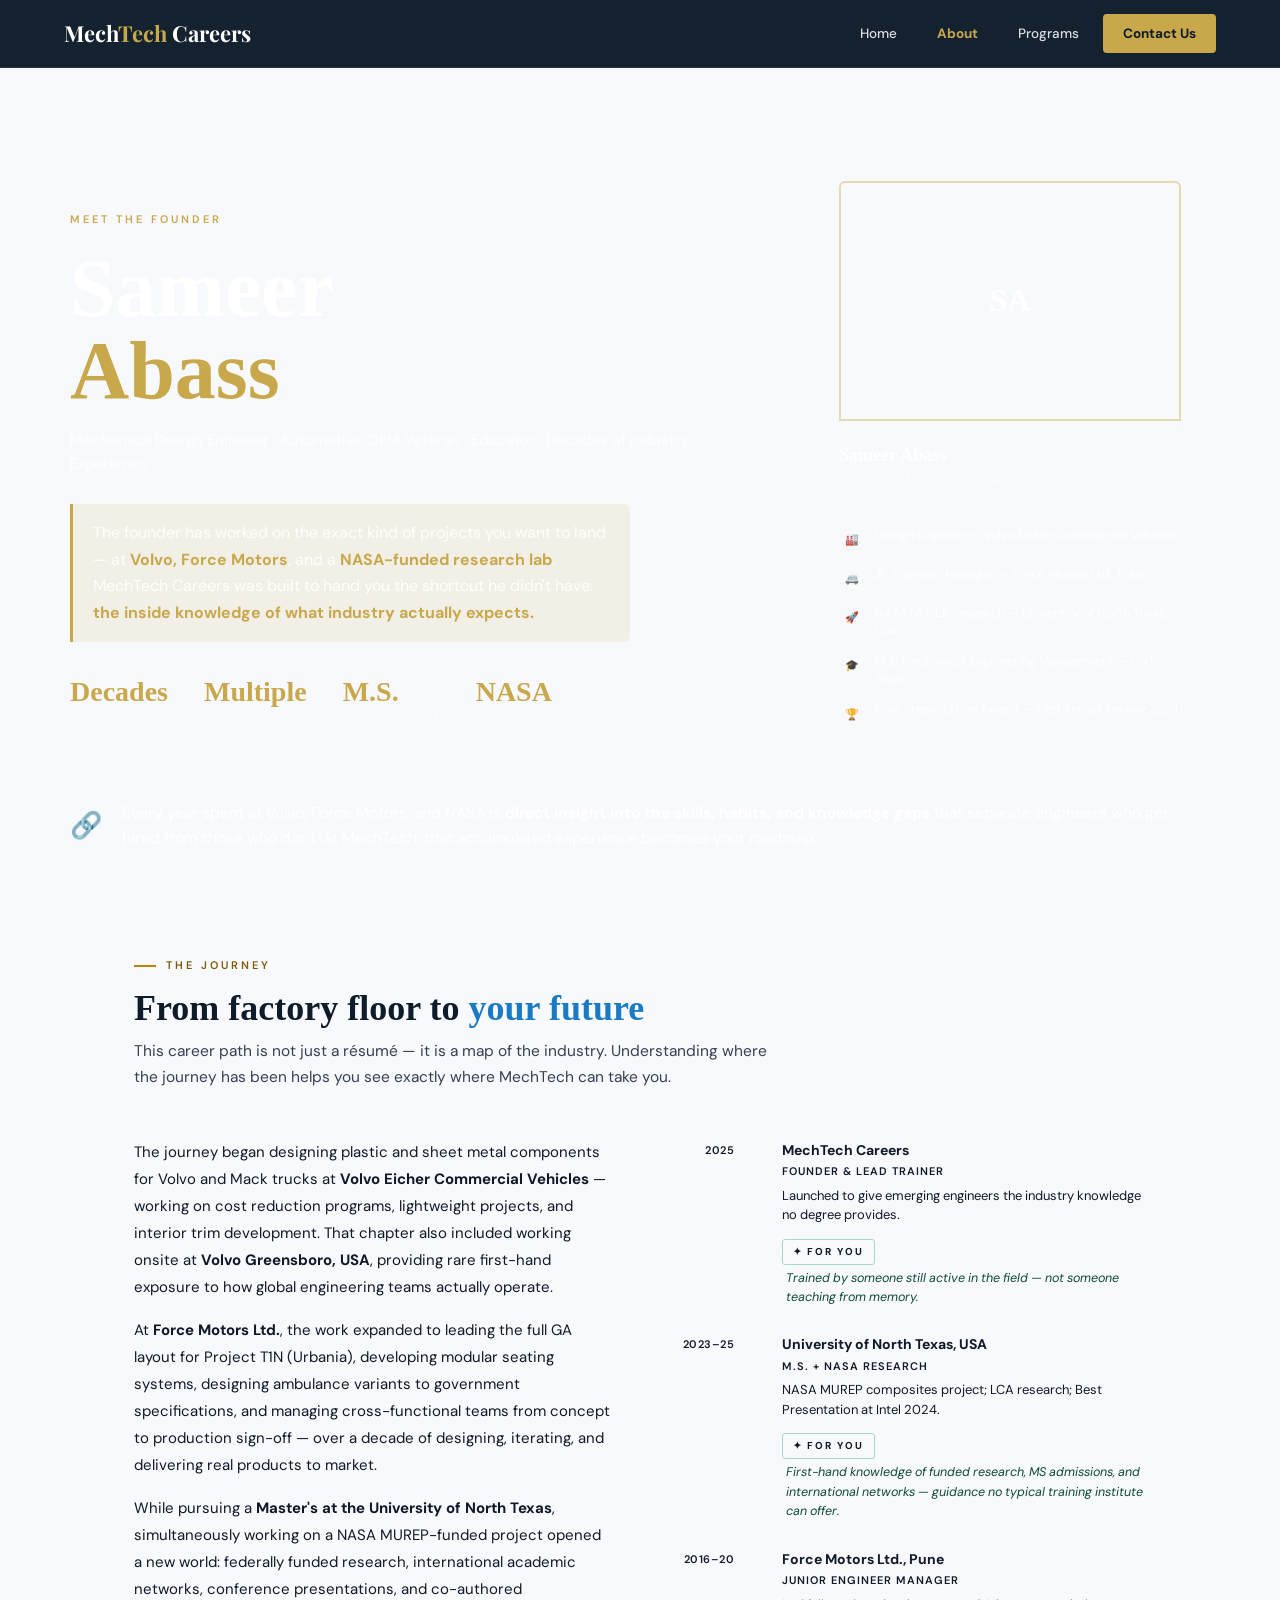
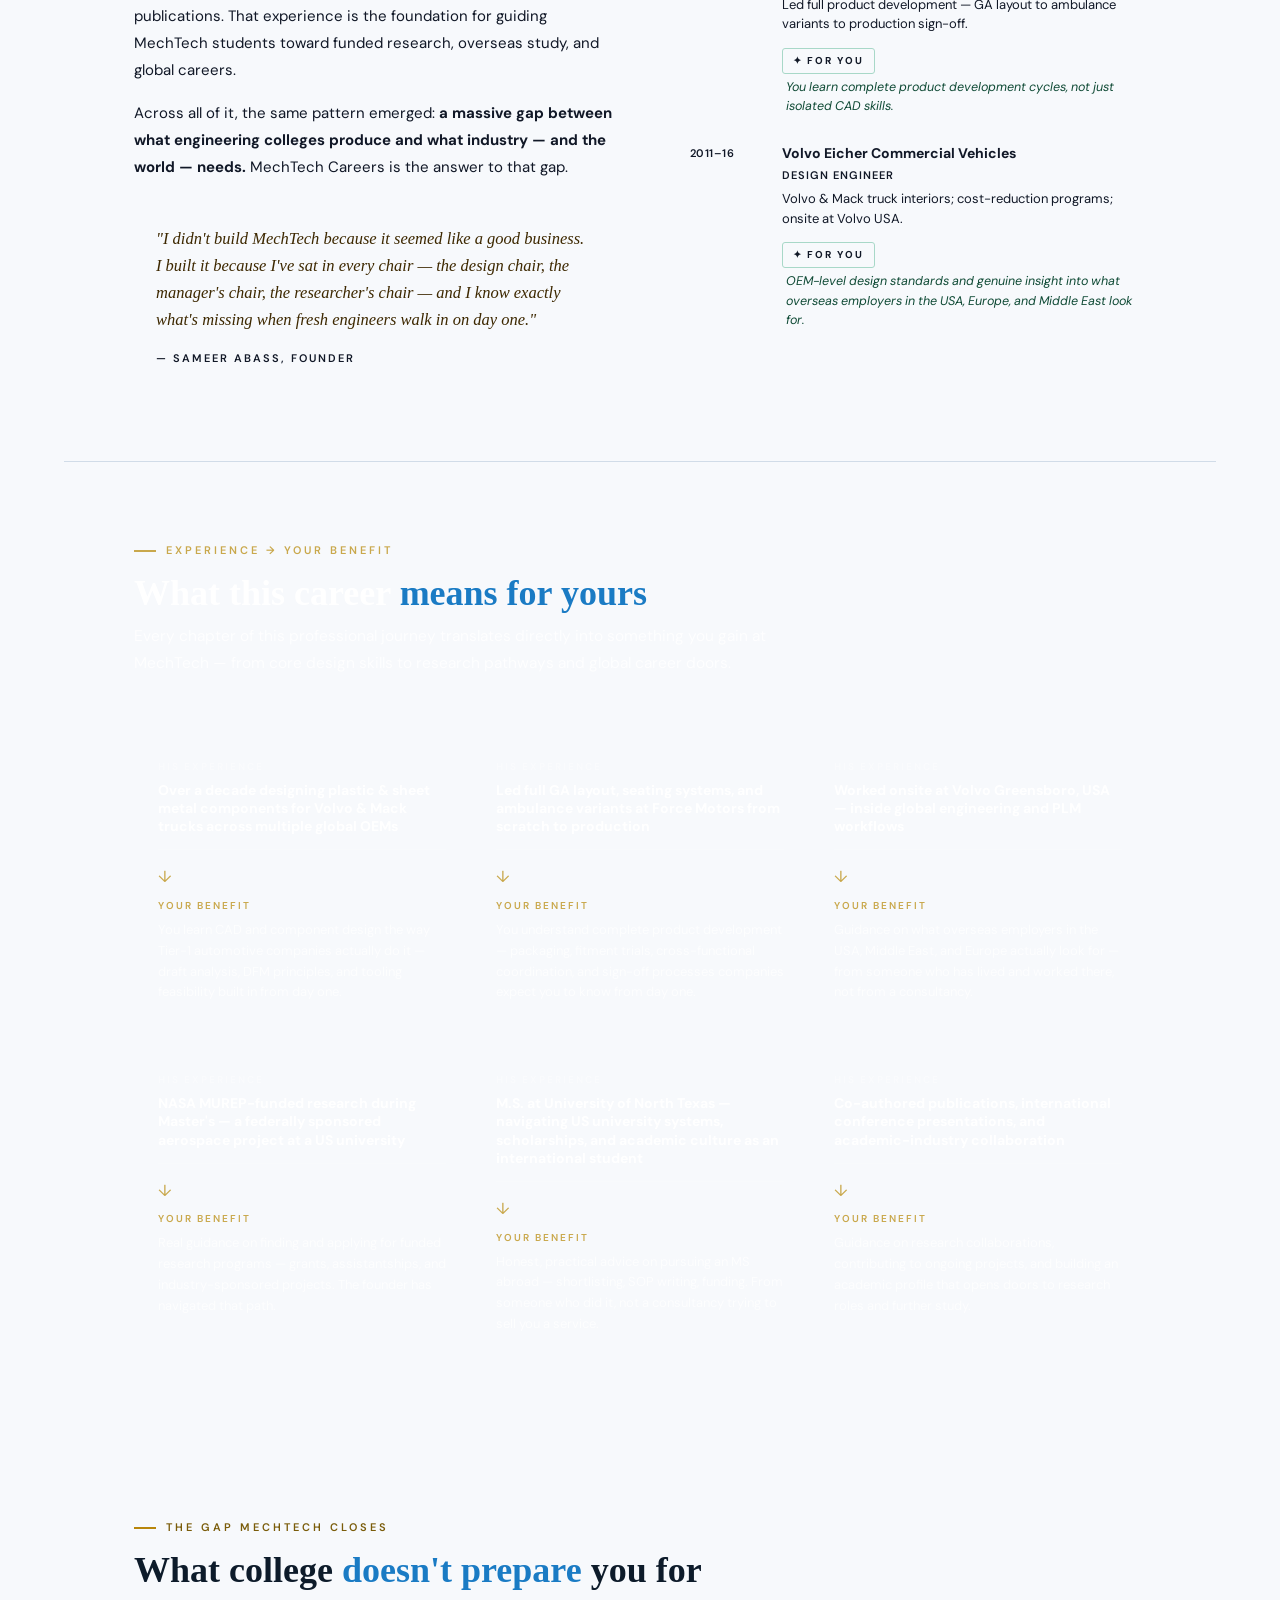
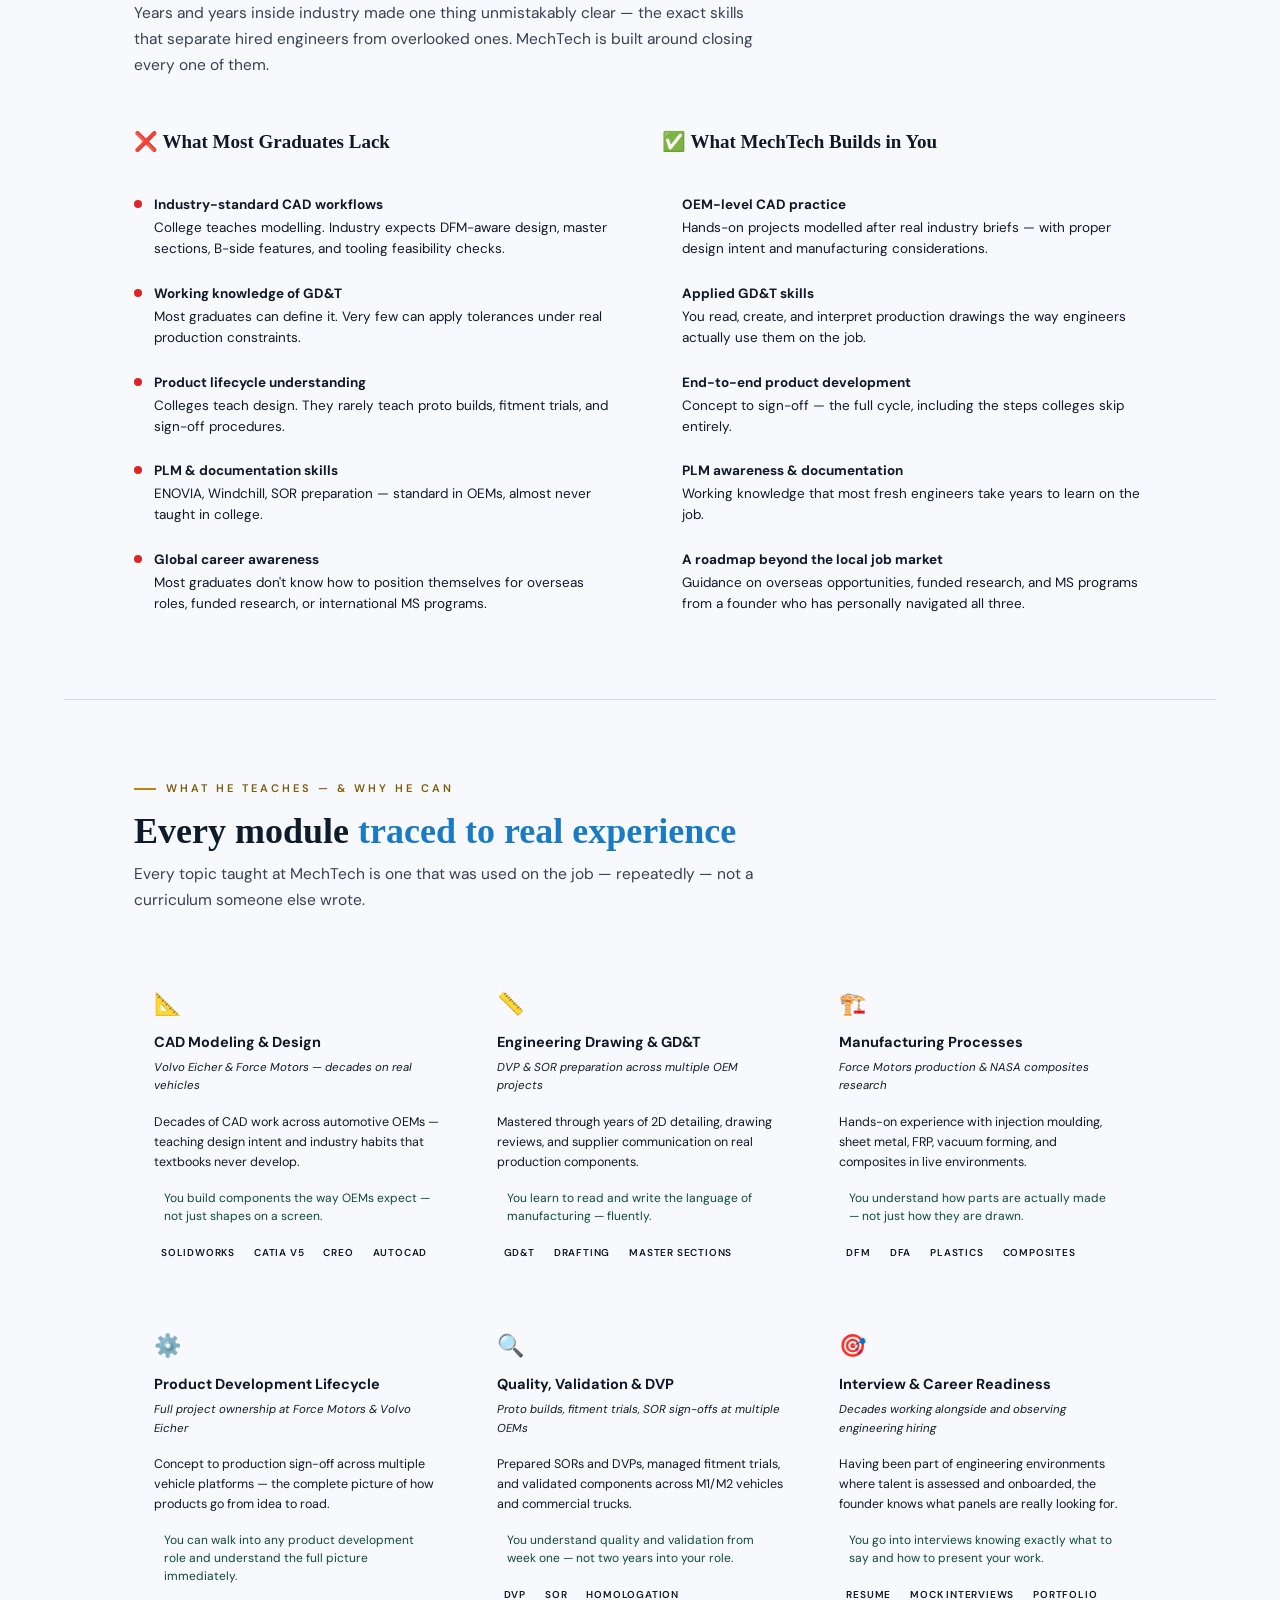
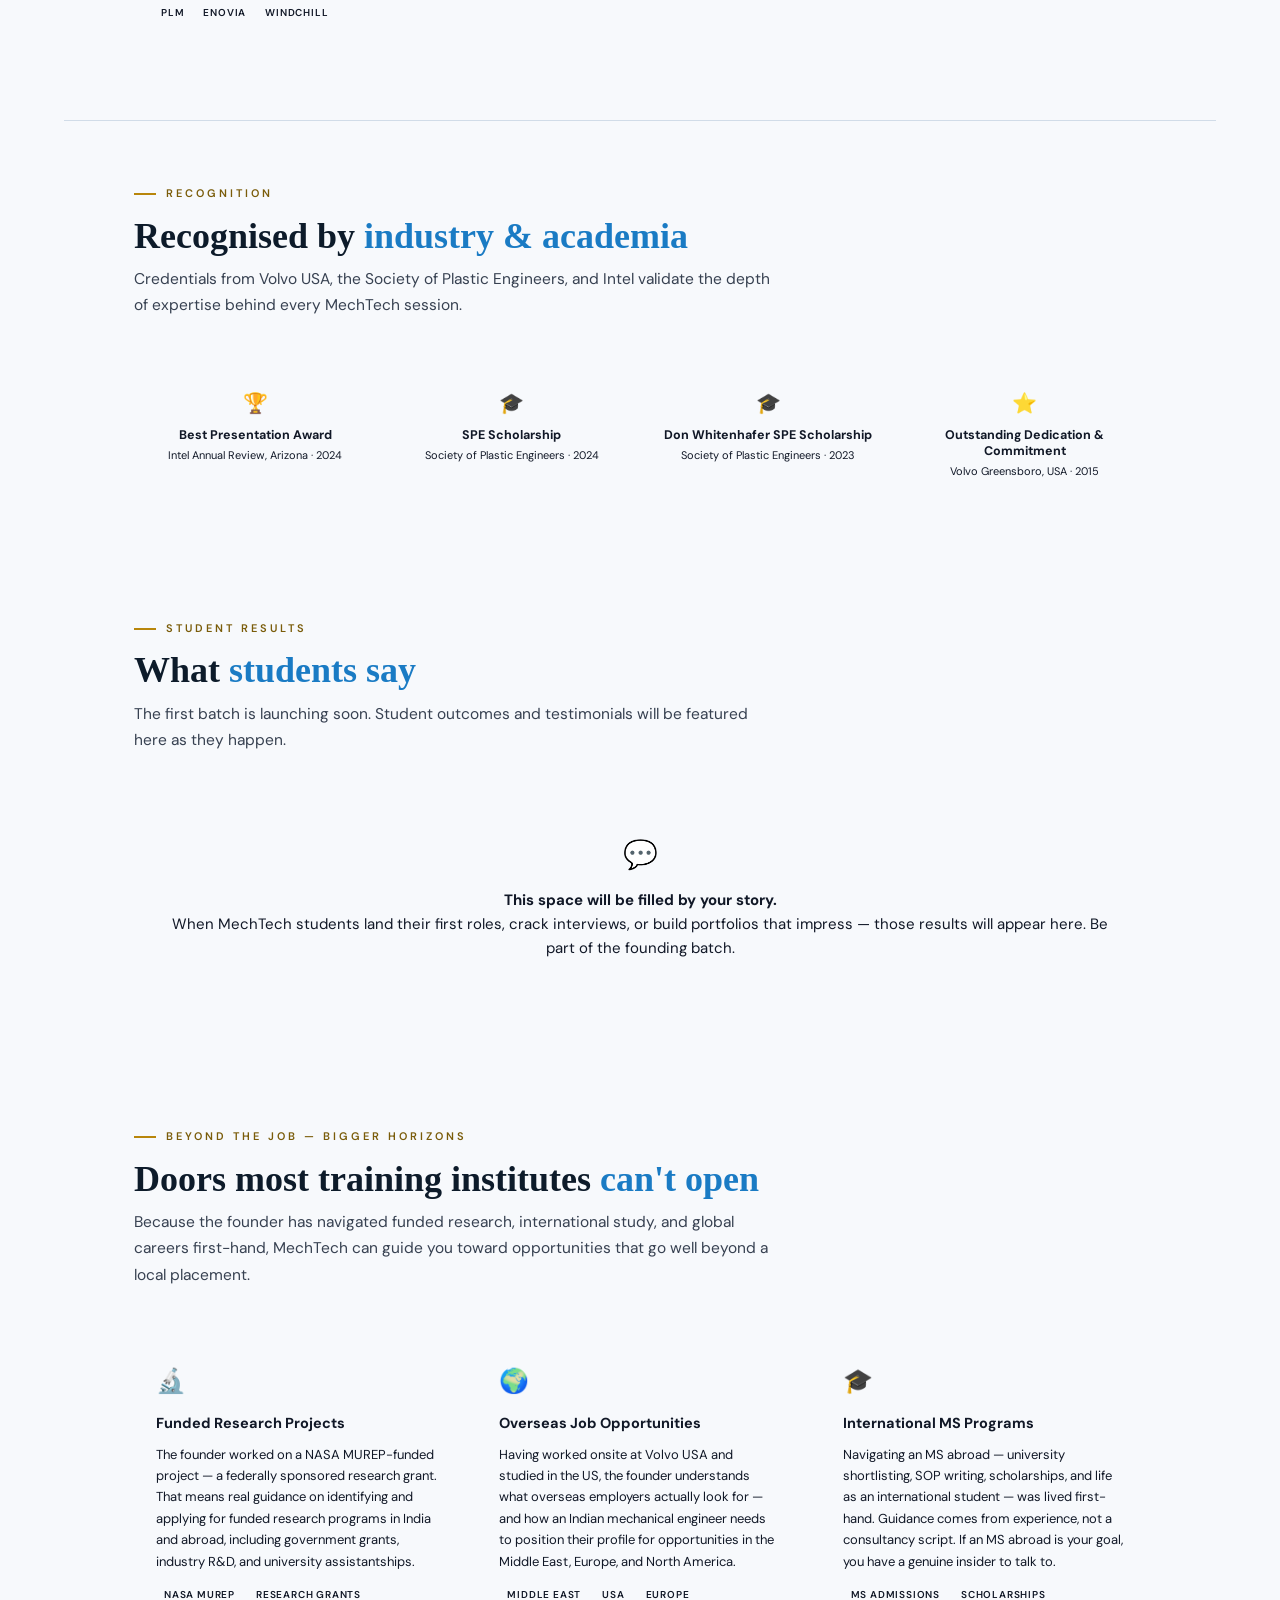
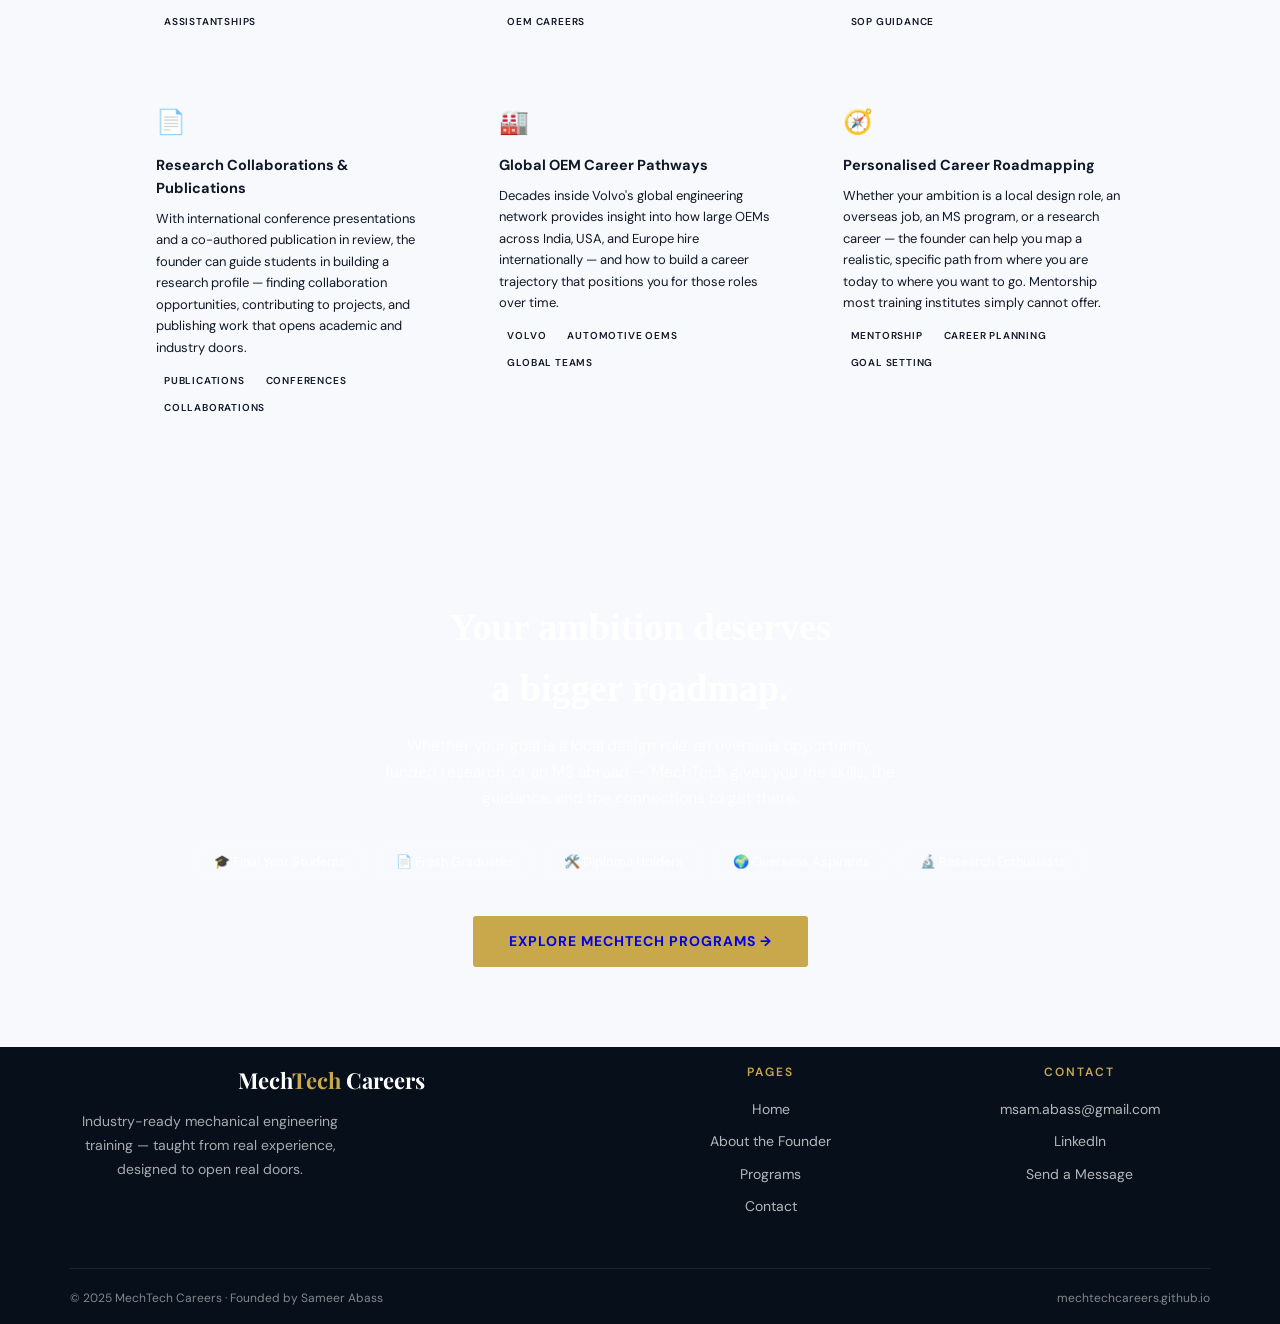
==== about.html @ c29cc92e "Add files via upload" ====
<!DOCTYPE html>

<html lang="en">
<head>
<meta charset="UTF-8">
<meta name="viewport" content="width=device-width, initial-scale=1.0">
<title>Meet the Founder — MechTech Careers</title>
<link href="https://fonts.googleapis.com/css2?family=Playfair+Display:wght@400;700;900&family=DM+Sans:ital,wght@0,300;0,400;0,500;0,600;1,400&display=swap" rel="stylesheet">
<link rel="stylesheet" href="nav.css">
<style>
  :root {
    --navy:#0D1B2A;--blue:#1557A0;--sky:#1A7BC4;--gold:#B8860B;--gold-lt:#FFF8E7;--gold-mid:#F0D080;
    --green:#1A7A5E;--green-lt:#EAF7F2;--bg:#F7F9FC;--bg2:#EEF4FA;--white:#FFFFFF;
    --text:#111827;--text2:#374151;--text3:#6B7280;--border:#D1DCE8;
  }
  *{margin:0;padding:0;box-sizing:border-box}
  body{font-family:'DM Sans',sans-serif;background:var(--bg);color:var(--text);overflow-x:hidden;line-height:1.6}

.topbar{background:var(–navy);padding:12px 64px;display:flex;justify-content:space-between;align-items:center}
.brand{font-family:‘Playfair Display’,serif;font-size:20px;font-weight:700;color:#fff}
.brand span{color:#C9A84C}
.topbar-tagline{font-size:12px;color:rgba(255,255,255,0.55);letter-spacing:1px}

.hero{background:var(–navy);padding:80px 64px 0;overflow:hidden}
.hero-grid{max-width:1140px;margin:0 auto;display:grid;grid-template-columns:1fr 400px;gap:60px;align-items:end}
.hero-eyebrow{display:inline-flex;align-items:center;gap:10px;font-size:11px;letter-spacing:3px;text-transform:uppercase;color:#C9A84C;font-weight:600;margin-bottom:20px;animation:fadeUp 0.6s ease both}
.hero-eyebrow::before{content:’’;width:22px;height:2px;background:#C9A84C}
.hero-name{font-family:‘Playfair Display’,serif;font-size:clamp(48px,6.5vw,82px);font-weight:900;line-height:1;color:#fff;animation:fadeUp 0.6s 0.1s ease both}
.hero-name span{color:#C9A84C;display:block}
.hero-role{font-size:15px;color:rgba(255,255,255,0.82);margin:16px 0 28px;animation:fadeUp 0.6s 0.2s ease both}
.hero-promise{background:rgba(201,168,76,0.12);border-left:3px solid #C9A84C;padding:16px 20px;border-radius:0 6px 6px 0;font-size:16px;color:rgba(255,255,255,0.9);line-height:1.65;max-width:560px;margin-bottom:36px;animation:fadeUp 0.6s 0.3s ease both}
.hero-promise strong{color:#C9A84C}
.stats-row{display:flex;gap:36px;padding-bottom:48px;flex-wrap:wrap;animation:fadeUp 0.6s 0.4s ease both}
.stat-num{font-family:‘Playfair Display’,serif;font-size:28px;font-weight:700;color:#C9A84C;line-height:1}
.stat-lbl{font-size:11px;color:rgba(255,255,255,0.5);text-transform:uppercase;letter-spacing:1px;margin-top:4px}
.hero-panel{background:rgba(255,255,255,0.06);border:1px solid rgba(255,255,255,0.14);border-bottom:none;border-radius:8px 8px 0 0;padding:32px 28px 36px;animation:fadeUp 0.6s 0.45s ease both}
.panel-avatar{width:100%;height:240px;border-radius:6px 6px 0 0;overflow:hidden;margin-bottom:20px;border:2px solid rgba(201,168,76,0.4)}
.panel-avatar img{width:100%;height:100%;object-fit:cover;object-position:center top;display:block}
.panel-avatar-fallback{width:100%;height:100%;background:linear-gradient(135deg,var(–blue),#0D3A6A);display:flex;align-items:center;justify-content:center;font-family:‘Playfair Display’,serif;font-size:32px;font-weight:700;color:#fff}
.panel-name{font-family:‘Playfair Display’,serif;font-size:18px;color:#fff;font-weight:700}
.panel-title{font-size:12px;color:rgba(255,255,255,0.5);letter-spacing:1px;text-transform:uppercase;margin-bottom:20px;padding-bottom:16px;border-bottom:1px solid rgba(255,255,255,0.1)}
.panel-cred{display:flex;align-items:flex-start;gap:10px;margin-bottom:12px}
.p-icon{width:26px;height:26px;border-radius:4px;background:rgba(255,255,255,0.08);display:flex;align-items:center;justify-content:center;font-size:11px;flex-shrink:0;margin-top:1px}
.p-text{font-size:12.5px;color:rgba(255,255,255,0.82);line-height:1.45}

.bridge-banner{background:var(–blue);padding:26px 64px}
.bridge-inner{max-width:1140px;margin:0 auto;display:flex;align-items:center;gap:20px}
.bridge-icon{font-size:26px;flex-shrink:0}
.bridge-text{font-size:15.5px;color:#fff;line-height:1.6}
.bridge-text strong{color:var(–gold-mid)}

.wrap{max-width:1140px;margin:0 auto;padding:72px 64px}
.eyebrow{display:inline-flex;align-items:center;gap:10px;font-size:11px;letter-spacing:3px;text-transform:uppercase;color:var(–gold);font-weight:600;margin-bottom:12px}
.eyebrow::before{content:’’;width:22px;height:2px;background:var(–gold)}
.sec-title{font-family:‘Playfair Display’,serif;font-size:clamp(24px,3.5vw,36px);font-weight:700;color:var(–navy);line-height:1.2;margin-bottom:8px}
.sec-title em{color:var(–sky);font-style:normal}
.sec-sub{font-size:15.5px;color:var(–text2);max-width:640px;line-height:1.7;margin-bottom:48px}

/* JOURNEY */
.journey-grid{display:grid;grid-template-columns:1fr 1fr;gap:56px;align-items:start}
.founder-photo{width:100%;border-radius:8px;overflow:hidden;margin-bottom:28px;box-shadow:0 8px 32px rgba(0,0,0,0.12);border:3px solid var(–border)}
.founder-photo img{width:100%;height:360px;object-fit:cover;object-position:center top;display:block}
.founder-photo-caption{background:var(–navy);padding:12px 16px;display:flex;align-items:center;gap:10px}
.founder-photo-caption span{font-size:12px;color:rgba(255,255,255,0.7);letter-spacing:0.5px}
.founder-photo-caption strong{color:#C9A84C;font-size:13px}
.story-body p{font-size:15px;line-height:1.8;color:var(–text2);margin-bottom:16px}
.story-body strong{color:var(–text)}
.founder-quote{background:var(–gold-lt);border-left:4px solid var(–gold);padding:22px;border-radius:0 6px 6px 0;margin-top:22px}
.founder-quote p{font-family:‘Playfair Display’,serif;font-size:16.5px;font-style:italic;color:#3D2800;line-height:1.65}
.founder-quote cite{display:block;font-size:11px;letter-spacing:2px;text-transform:uppercase;color:var(–gold);margin-top:12px;font-style:normal;font-weight:600}
.timeline{display:flex;flex-direction:column}
.tl-item{display:grid;grid-template-columns:78px 24px 1fr;padding-bottom:26px}
.tl-item:last-child{padding-bottom:0}
.tl-year{text-align:right;padding-right:12px;padding-top:3px;font-size:11px;font-weight:600;color:var(–gold);letter-spacing:0.5px}
.tl-spine{display:flex;flex-direction:column;align-items:center}
.tl-dot{width:10px;height:10px;border-radius:50%;background:var(–blue);border:2px solid var(–sky);margin-top:3px;flex-shrink:0}
.tl-line{width:2px;flex:1;background:var(–border);margin-top:5px}
.tl-item:last-child .tl-line{display:none}
.tl-body{padding-left:12px}
.tl-company{font-size:14px;font-weight:700;color:var(–navy)}
.tl-role{font-size:11px;color:var(–sky);text-transform:uppercase;letter-spacing:1px;margin:2px 0 5px;font-weight:600}
.tl-desc{font-size:13px;color:var(–text2);line-height:1.5;margin-bottom:6px}
.ymfu-tag{display:inline-flex;align-items:center;gap:6px;background:var(–green-lt);border:1px solid #A8D8C8;color:var(–green);font-size:10px;font-weight:700;letter-spacing:2px;text-transform:uppercase;padding:4px 10px;border-radius:3px;margin-top:8px;margin-bottom:4px}
.ymfu-text{font-size:12.5px;color:#0F4A35;line-height:1.55;font-style:italic;padding-left:4px}

/* XB */
.xb-bg{background:var(–navy)}
.xb-bg .sec-title{color:#fff}
.xb-bg .sec-sub{color:rgba(255,255,255,0.82)}
.xb-bg .eyebrow{color:#C9A84C}
.xb-bg .eyebrow::before{background:#C9A84C}
.xb-grid{display:grid;grid-template-columns:repeat(3,1fr);gap:2px;margin-top:40px}
.xb-card{background:rgba(255,255,255,0.04);padding:32px 24px;border-top:3px solid transparent;transition:background 0.3s,border-color 0.3s}
.xb-card:hover{background:rgba(255,255,255,0.07);border-top-color:#C9A84C}
.xb-exp-label{font-size:10px;letter-spacing:2px;text-transform:uppercase;color:rgba(255,255,255,0.4);font-weight:600;margin-bottom:6px}
.xb-exp-text{font-size:14px;font-weight:700;color:#fff;line-height:1.3;margin-bottom:14px;padding-bottom:14px;border-bottom:1px solid rgba(255,255,255,0.08)}
.xb-arrow{font-size:16px;color:#C9A84C;margin-bottom:8px;display:block}
.xb-benefit-label{font-size:10px;letter-spacing:2px;text-transform:uppercase;color:#C9A84C;font-weight:600;margin-bottom:6px}
.xb-benefit-text{font-size:13px;color:rgba(255,255,255,0.75);line-height:1.6}

/* GAP */
.gap-bg{background:var(–bg2);border-top:1px solid var(–border);border-bottom:1px solid var(–border)}
.gap-grid{display:grid;grid-template-columns:1fr 1fr;gap:44px;align-items:start}
.gap-col h3{font-family:‘Playfair Display’,serif;font-size:19px;font-weight:700;color:var(–navy);margin-bottom:14px;padding-bottom:12px;border-bottom:2px solid var(–border)}
.gap-item{display:flex;align-items:flex-start;gap:12px;padding:12px 0;border-bottom:1px solid var(–border)}
.gap-item:last-child{border-bottom:none}
.gap-dot-red{width:8px;height:8px;border-radius:50%;background:#DC2626;flex-shrink:0;margin-top:5px}
.gap-dot-green{width:8px;height:8px;border-radius:50%;background:var(–green);flex-shrink:0;margin-top:5px}
.gap-item-text{font-size:13.5px;color:var(–text);line-height:1.55}
.gap-item-text strong{color:var(–text);display:block;margin-bottom:2px}

/* SKILLS */
.skills-grid{display:grid;grid-template-columns:repeat(3,1fr);gap:16px}
.skill-card{background:var(–white);border:1px solid var(–border);border-top:3px solid var(–blue);border-radius:0 0 6px 6px;padding:24px 20px;transition:border-top-color 0.3s,box-shadow 0.3s,transform 0.3s}
.skill-card:hover{border-top-color:var(–gold);box-shadow:0 6px 20px rgba(0,0,0,0.07);transform:translateY(-3px)}
.sk-icon{font-size:22px;margin-bottom:10px}
.sk-title{font-size:14.5px;font-weight:700;color:var(–navy);margin-bottom:5px}
.sk-origin{font-size:11.5px;color:var(–sky);font-style:italic;margin-bottom:8px;padding-bottom:8px;border-bottom:1px solid var(–border)}
.sk-desc{font-size:12.5px;color:var(–text2);line-height:1.6;margin-bottom:10px}
.sk-benefit{background:var(–green-lt);border-left:3px solid var(–green);padding:7px 10px;font-size:12px;color:#0F4A35;line-height:1.5;border-radius:0 4px 4px 0}
.sk-tags{display:flex;flex-wrap:wrap;gap:5px;margin-top:10px}
.sk-tag{font-size:10px;letter-spacing:0.8px;text-transform:uppercase;background:var(–bg2);border:1px solid var(–border);color:var(–sky);padding:3px 7px;border-radius:3px;font-weight:600}

/* AWARDS */
.awards-grid{display:grid;grid-template-columns:repeat(4,1fr);gap:14px}
.award-card{background:var(–white);border:1px solid var(–border);border-bottom:3px solid var(–gold);padding:20px 14px;text-align:center;border-radius:6px 6px 0 0;transition:box-shadow 0.3s,transform 0.3s}
.award-card:hover{box-shadow:0 6px 18px rgba(0,0,0,0.08);transform:translateY(-2px)}
.award-icon{font-size:20px;margin-bottom:8px}
.award-title{font-size:12.5px;font-weight:700;color:var(–navy);margin-bottom:5px;line-height:1.3}
.award-org{font-size:11px;color:var(–text3);line-height:1.4}

/* TESTIMONIAL */
.test-bg{background:var(–bg2);border-top:1px solid var(–border)}
.test-box{background:var(–white);border:1px dashed var(–border);border-radius:8px;padding:32px;text-align:center}
.test-box .t-icon{font-size:28px;margin-bottom:10px}
.test-box p{font-size:15px;color:var(–text3);line-height:1.6}
.test-box strong{color:var(–navy)}

/* BEYOND BORDERS */
.exp-bg{background:var(–bg2);border-top:1px solid var(–border);border-bottom:1px solid var(–border)}
.exp-grid{display:grid;grid-template-columns:repeat(3,1fr);gap:18px}
.exp-card{background:var(–white);border:1px solid var(–border);border-top:3px solid var(–blue);border-radius:0 0 6px 6px;padding:26px 22px;transition:border-top-color 0.3s,box-shadow 0.3s,transform 0.3s}
.exp-card:hover{border-top-color:var(–gold);box-shadow:0 8px 24px rgba(0,0,0,0.08);transform:translateY(-3px)}
.exp-icon{font-size:24px;margin-bottom:12px}
.exp-title{font-size:14.5px;font-weight:700;color:var(–navy);margin-bottom:8px}
.exp-desc{font-size:13px;color:var(–text2);line-height:1.65;margin-bottom:12px}
.exp-tags{display:flex;flex-wrap:wrap;gap:5px}
.exp-tag{font-size:10px;letter-spacing:0.8px;text-transform:uppercase;background:var(–bg2);border:1px solid var(–border);color:var(–sky);padding:3px 8px;border-radius:3px;font-weight:600}

/* CTA */
.cta-bg{background:var(–navy);padding:80px 64px;text-align:center;position:relative;overflow:hidden}
.cta-bg::before{content:’’;position:absolute;inset:0;background:radial-gradient(ellipse at 50% 60%,rgba(21,87,160,0.35),transparent 65%);pointer-events:none}
.cta-bg h2{font-family:‘Playfair Display’,serif;font-size:clamp(24px,3.5vw,38px);color:#fff;margin-bottom:14px;position:relative}
.cta-bg .sub{font-size:15.5px;color:rgba(255,255,255,0.82);max-width:520px;margin:0 auto 32px;line-height:1.7;position:relative}
.cta-chips{display:flex;justify-content:center;gap:12px;flex-wrap:wrap;margin-bottom:36px;position:relative}
.cta-chip{background:rgba(255,255,255,0.08);border:1px solid rgba(255,255,255,0.18);border-radius:40px;padding:7px 18px;font-size:13px;color:#ffffff}
.cta-btn{display:inline-flex;align-items:center;gap:10px;background:#C9A84C;color:var(–navy);padding:14px 36px;font-size:14px;font-weight:700;letter-spacing:1px;text-transform:uppercase;text-decoration:none;border-radius:3px;transition:background 0.3s,transform 0.2s;position:relative}
.cta-btn:hover{background:#dbb95a;transform:translateY(-2px)}

.divider{height:1px;background:var(–border);margin:0 64px}
.footer{background:#060F1A;color:rgba(255,255,255,0.35);text-align:center;padding:16px;font-size:12px}

@keyframes fadeUp{from{opacity:0;transform:translateY(18px)}to{opacity:1;transform:translateY(0)}}

@media(max-width:960px){
.topbar,.bridge-banner,.cta-bg{padding-left:28px;padding-right:28px}
.hero{padding:56px 28px 0}
.wrap{padding:56px 28px}
.hero-grid,.journey-grid,.gap-grid{grid-template-columns:1fr}
.hero-panel{display:none}
.xb-grid,.skills-grid,.exp-grid{grid-template-columns:1fr 1fr}
.awards-grid{grid-template-columns:1fr 1fr}
.divider{margin:0 28px}
}
@media(max-width:580px){
.xb-grid,.skills-grid,.exp-grid,.awards-grid{grid-template-columns:1fr}
}
</style>

</head>
<body>

<nav class="nav" id="nav">
  <a href="index.html" class="nav-brand">Mech<span>Tech</span> Careers</a>
  <div class="nav-links">
    <a href="index.html">Home</a>
    <a href="about.html" class="active">About</a>
    <a href="programs.html">Programs</a>
    <a href="contact.html" class="nav-cta">Contact Us</a>
  </div>
  <div class="nav-toggle" id="navToggle" onclick="toggleNav()">
    <span></span><span></span><span></span>
  </div>
</nav>
<div class="nav-mobile" id="navMobile">
  <a href="index.html">Home</a>
  <a href="about.html" class="active">About the Founder</a>
  <a href="programs.html">Programs</a>
  <a href="contact.html" class="nav-cta">Contact Us</a>
</div>

<section class="hero">
  <div class="hero-grid">
    <div>
      <div class="hero-eyebrow">Meet the Founder</div>
      <h1 class="hero-name">Sameer<span>Abass</span></h1>
      <p class="hero-role">Mechanical Design Engineer · Automotive OEM Veteran · Educator · Decades of Industry Experience</p>
      <div class="hero-promise">
        The founder has worked on the exact kind of projects you want to land — at <strong>Volvo, Force Motors</strong>, and a <strong>NASA-funded research lab</strong>. MechTech Careers was built to hand you the shortcut he didn't have: <strong>the inside knowledge of what industry actually expects.</strong>
      </div>
      <div class="stats-row">
        <div><div class="stat-num">Decades</div><div class="stat-lbl">Of Designing</div></div>
        <div><div class="stat-num">Multiple</div><div class="stat-lbl">Global OEMs</div></div>
        <div><div class="stat-num">M.S.</div><div class="stat-lbl">Mech. Eng. USA</div></div>
        <div><div class="stat-num">NASA</div><div class="stat-lbl">Research Project</div></div>
      </div>
    </div>
    <div class="hero-panel">
      <div class="panel-avatar">
        <img src="founder.jpg" alt="Sameer Abass — Founder, MechTech Careers" onerror="this.style.display='none';this.nextElementSibling.style.display='flex'">
        <div class="panel-avatar-fallback" style="display:none">SA</div>
      </div>
      <div class="panel-name">Sameer Abass</div>
      <div class="panel-title">Founder, MechTech Careers</div>
      <div class="panel-cred"><div class="p-icon">🏭</div><div class="p-text">Design Engineer — Volvo Eicher Commercial Vehicles</div></div>
      <div class="panel-cred"><div class="p-icon">🚐</div><div class="p-text">Jr. Engineer Manager — Force Motors Ltd., Pune</div></div>
      <div class="panel-cred"><div class="p-icon">🚀</div><div class="p-text">NASA MUREP Research — University of North Texas, USA</div></div>
      <div class="panel-cred"><div class="p-icon">🎓</div><div class="p-text">M.S. Mechanical Engineering Management — UNT, Texas</div></div>
      <div class="panel-cred"><div class="p-icon">🏆</div><div class="p-text">Best Presentation Award — Intel Annual Review 2024</div></div>
    </div>
  </div>
</section>

<div class="bridge-banner">
  <div class="bridge-inner">
    <div class="bridge-icon">🔗</div>
    <div class="bridge-text">Every year spent at Volvo, Force Motors, and NASA is <strong>direct insight into the skills, habits, and knowledge gaps</strong> that separate engineers who get hired from those who don't. At MechTech, that accumulated experience becomes your roadmap.</div>
  </div>
</div>

<!-- JOURNEY -->

<div class="wrap">
  <div class="eyebrow">The Journey</div>
  <h2 class="sec-title">From factory floor to <em>your future</em></h2>
  <p class="sec-sub">This career path is not just a résumé — it is a map of the industry. Understanding where the journey has been helps you see exactly where MechTech can take you.</p>
  <div class="journey-grid">
    <div class="story-body">
      <div class="founder-photo">
        <img src="founder.jpg" alt="Sameer Abass — Founder, MechTech Careers" onerror="this.parentElement.style.display='none'">
        <div class="founder-photo-caption">
          <strong>Sameer Abass</strong>
          <span>· Founder, MechTech Careers</span>
        </div>
      </div>
      <p>The journey began designing plastic and sheet metal components for Volvo and Mack trucks at <strong>Volvo Eicher Commercial Vehicles</strong> — working on cost reduction programs, lightweight projects, and interior trim development. That chapter also included working onsite at <strong>Volvo Greensboro, USA</strong>, providing rare first-hand exposure to how global engineering teams actually operate.</p>
      <p>At <strong>Force Motors Ltd.</strong>, the work expanded to leading the full GA layout for Project T1N (Urbania), developing modular seating systems, designing ambulance variants to government specifications, and managing cross-functional teams from concept to production sign-off — over a decade of designing, iterating, and delivering real products to market.</p>
      <p>While pursuing a <strong>Master's at the University of North Texas</strong>, simultaneously working on a NASA MUREP-funded project opened a new world: federally funded research, international academic networks, conference presentations, and co-authored publications. That experience is the foundation for guiding MechTech students toward funded research, overseas study, and global careers.</p>
      <p>Across all of it, the same pattern emerged: <strong>a massive gap between what engineering colleges produce and what industry — and the world — needs.</strong> MechTech Careers is the answer to that gap.</p>
      <div class="founder-quote">
        <p>"I didn't build MechTech because it seemed like a good business. I built it because I've sat in every chair — the design chair, the manager's chair, the researcher's chair — and I know exactly what's missing when fresh engineers walk in on day one."</p>
        <cite>— Sameer Abass, Founder</cite>
      </div>
    </div>
    <div class="timeline">
      <div class="tl-item">
        <div class="tl-year">2025</div>
        <div class="tl-spine"><div class="tl-dot"></div><div class="tl-line"></div></div>
        <div class="tl-body">
          <div class="tl-company">MechTech Careers</div>
          <div class="tl-role">Founder &amp; Lead Trainer</div>
          <div class="tl-desc">Launched to give emerging engineers the industry knowledge no degree provides.</div>
          <div class="ymfu-tag">✦ For You</div>
          <div class="ymfu-text">Trained by someone still active in the field — not someone teaching from memory.</div>
        </div>
      </div>
      <div class="tl-item">
        <div class="tl-year">2023–25</div>
        <div class="tl-spine"><div class="tl-dot"></div><div class="tl-line"></div></div>
        <div class="tl-body">
          <div class="tl-company">University of North Texas, USA</div>
          <div class="tl-role">M.S. + NASA Research</div>
          <div class="tl-desc">NASA MUREP composites project; LCA research; Best Presentation at Intel 2024.</div>
          <div class="ymfu-tag">✦ For You</div>
          <div class="ymfu-text">First-hand knowledge of funded research, MS admissions, and international networks — guidance no typical training institute can offer.</div>
        </div>
      </div>
      <div class="tl-item">
        <div class="tl-year">2016–20</div>
        <div class="tl-spine"><div class="tl-dot"></div><div class="tl-line"></div></div>
        <div class="tl-body">
          <div class="tl-company">Force Motors Ltd., Pune</div>
          <div class="tl-role">Junior Engineer Manager</div>
          <div class="tl-desc">Led full product development — GA layout to ambulance variants to production sign-off.</div>
          <div class="ymfu-tag">✦ For You</div>
          <div class="ymfu-text">You learn complete product development cycles, not just isolated CAD skills.</div>
        </div>
      </div>
      <div class="tl-item">
        <div class="tl-year">2011–16</div>
        <div class="tl-spine"><div class="tl-dot"></div><div class="tl-line"></div></div>
        <div class="tl-body">
          <div class="tl-company">Volvo Eicher Commercial Vehicles</div>
          <div class="tl-role">Design Engineer</div>
          <div class="tl-desc">Volvo &amp; Mack truck interiors; cost-reduction programs; onsite at Volvo USA.</div>
          <div class="ymfu-tag">✦ For You</div>
          <div class="ymfu-text">OEM-level design standards and genuine insight into what overseas employers in the USA, Europe, and Middle East look for.</div>
        </div>
      </div>
    </div>
  </div>
</div>

<div class="divider"></div>

<!-- XB SECTION -->

<section class="xb-bg">
  <div class="wrap">
    <div class="eyebrow">Experience → Your Benefit</div>
    <h2 class="sec-title">What this career <em>means for yours</em></h2>
    <p class="sec-sub">Every chapter of this professional journey translates directly into something you gain at MechTech — from core design skills to research pathways and global career doors.</p>
    <div class="xb-grid">
      <div class="xb-card"><div class="xb-exp-label">His Experience</div><div class="xb-exp-text">Over a decade designing plastic &amp; sheet metal components for Volvo &amp; Mack trucks across multiple global OEMs</div><span class="xb-arrow">↓</span><div class="xb-benefit-label">Your Benefit</div><div class="xb-benefit-text">You learn CAD and component design the way Tier-1 automotive companies actually do it — draft analysis, DFM principles, and tooling feasibility built in from day one.</div></div>
      <div class="xb-card"><div class="xb-exp-label">His Experience</div><div class="xb-exp-text">Led full GA layout, seating systems, and ambulance variants at Force Motors from scratch to production</div><span class="xb-arrow">↓</span><div class="xb-benefit-label">Your Benefit</div><div class="xb-benefit-text">You understand complete product development — packaging, fitment trials, cross-functional coordination, and sign-off processes companies expect you to know from day one.</div></div>
      <div class="xb-card"><div class="xb-exp-label">His Experience</div><div class="xb-exp-text">Worked onsite at Volvo Greensboro, USA — inside global engineering and PLM workflows</div><span class="xb-arrow">↓</span><div class="xb-benefit-label">Your Benefit</div><div class="xb-benefit-text">Guidance on what overseas employers in the USA, Middle East, and Europe actually look for — from someone who has lived and worked there, not from a consultancy.</div></div>
      <div class="xb-card"><div class="xb-exp-label">His Experience</div><div class="xb-exp-text">NASA MUREP-funded research during Master's — a federally sponsored aerospace project at a US university</div><span class="xb-arrow">↓</span><div class="xb-benefit-label">Your Benefit</div><div class="xb-benefit-text">Real guidance on finding and applying for funded research programs — grants, assistantships, and industry-sponsored projects. The founder has navigated that path.</div></div>
      <div class="xb-card"><div class="xb-exp-label">His Experience</div><div class="xb-exp-text">M.S. at University of North Texas — navigating US university systems, scholarships, and academic culture as an international student</div><span class="xb-arrow">↓</span><div class="xb-benefit-label">Your Benefit</div><div class="xb-benefit-text">Honest, practical advice on pursuing an MS abroad — shortlisting, SOP writing, funding. From someone who did it, not a consultancy trying to sell you a service.</div></div>
      <div class="xb-card"><div class="xb-exp-label">His Experience</div><div class="xb-exp-text">Co-authored publications, international conference presentations, and academic-industry collaboration</div><span class="xb-arrow">↓</span><div class="xb-benefit-label">Your Benefit</div><div class="xb-benefit-text">Guidance on research collaborations, contributing to ongoing projects, and building an academic profile that opens doors to research roles and further study.</div></div>
    </div>
  </div>
</section>

<!-- GAP -->

<section class="gap-bg">
  <div class="wrap">
    <div class="eyebrow">The Gap MechTech Closes</div>
    <h2 class="sec-title">What college <em>doesn't prepare</em> you for</h2>
    <p class="sec-sub">Years and years inside industry made one thing unmistakably clear — the exact skills that separate hired engineers from overlooked ones. MechTech is built around closing every one of them.</p>
    <div class="gap-grid">
      <div class="gap-col">
        <h3>❌ What Most Graduates Lack</h3>
        <div class="gap-item"><div class="gap-dot-red"></div><div class="gap-item-text"><strong>Industry-standard CAD workflows</strong>College teaches modelling. Industry expects DFM-aware design, master sections, B-side features, and tooling feasibility checks.</div></div>
        <div class="gap-item"><div class="gap-dot-red"></div><div class="gap-item-text"><strong>Working knowledge of GD&amp;T</strong>Most graduates can define it. Very few can apply tolerances under real production constraints.</div></div>
        <div class="gap-item"><div class="gap-dot-red"></div><div class="gap-item-text"><strong>Product lifecycle understanding</strong>Colleges teach design. They rarely teach proto builds, fitment trials, and sign-off procedures.</div></div>
        <div class="gap-item"><div class="gap-dot-red"></div><div class="gap-item-text"><strong>PLM &amp; documentation skills</strong>ENOVIA, Windchill, SOR preparation — standard in OEMs, almost never taught in college.</div></div>
        <div class="gap-item"><div class="gap-dot-red"></div><div class="gap-item-text"><strong>Global career awareness</strong>Most graduates don't know how to position themselves for overseas roles, funded research, or international MS programs.</div></div>
      </div>
      <div class="gap-col">
        <h3>✅ What MechTech Builds in You</h3>
        <div class="gap-item"><div class="gap-dot-green"></div><div class="gap-item-text"><strong>OEM-level CAD practice</strong>Hands-on projects modelled after real industry briefs — with proper design intent and manufacturing considerations.</div></div>
        <div class="gap-item"><div class="gap-dot-green"></div><div class="gap-item-text"><strong>Applied GD&amp;T skills</strong>You read, create, and interpret production drawings the way engineers actually use them on the job.</div></div>
        <div class="gap-item"><div class="gap-dot-green"></div><div class="gap-item-text"><strong>End-to-end product development</strong>Concept to sign-off — the full cycle, including the steps colleges skip entirely.</div></div>
        <div class="gap-item"><div class="gap-dot-green"></div><div class="gap-item-text"><strong>PLM awareness &amp; documentation</strong>Working knowledge that most fresh engineers take years to learn on the job.</div></div>
        <div class="gap-item"><div class="gap-dot-green"></div><div class="gap-item-text"><strong>A roadmap beyond the local job market</strong>Guidance on overseas opportunities, funded research, and MS programs from a founder who has personally navigated all three.</div></div>
      </div>
    </div>
  </div>
</section>

<div class="divider"></div>

<!-- SKILLS -->

<div class="wrap">
  <div class="eyebrow">What He Teaches — &amp; Why He Can</div>
  <h2 class="sec-title">Every module <em>traced to real experience</em></h2>
  <p class="sec-sub">Every topic taught at MechTech is one that was used on the job — repeatedly — not a curriculum someone else wrote.</p>
  <div class="skills-grid">
    <div class="skill-card"><div class="sk-icon">📐</div><div class="sk-title">CAD Modeling &amp; Design</div><div class="sk-origin">Volvo Eicher &amp; Force Motors — decades on real vehicles</div><div class="sk-desc">Decades of CAD work across automotive OEMs — teaching design intent and industry habits that textbooks never develop.</div><div class="sk-benefit">You build components the way OEMs expect — not just shapes on a screen.</div><div class="sk-tags"><span class="sk-tag">SolidWorks</span><span class="sk-tag">CATIA V5</span><span class="sk-tag">Creo</span><span class="sk-tag">AutoCAD</span></div></div>
    <div class="skill-card"><div class="sk-icon">📏</div><div class="sk-title">Engineering Drawing &amp; GD&amp;T</div><div class="sk-origin">DVP &amp; SOR preparation across multiple OEM projects</div><div class="sk-desc">Mastered through years of 2D detailing, drawing reviews, and supplier communication on real production components.</div><div class="sk-benefit">You learn to read and write the language of manufacturing — fluently.</div><div class="sk-tags"><span class="sk-tag">GD&amp;T</span><span class="sk-tag">Drafting</span><span class="sk-tag">Master Sections</span></div></div>
    <div class="skill-card"><div class="sk-icon">🏗️</div><div class="sk-title">Manufacturing Processes</div><div class="sk-origin">Force Motors production &amp; NASA composites research</div><div class="sk-desc">Hands-on experience with injection moulding, sheet metal, FRP, vacuum forming, and composites in live environments.</div><div class="sk-benefit">You understand how parts are actually made — not just how they are drawn.</div><div class="sk-tags"><span class="sk-tag">DFM</span><span class="sk-tag">DFA</span><span class="sk-tag">Plastics</span><span class="sk-tag">Composites</span></div></div>
    <div class="skill-card"><div class="sk-icon">⚙️</div><div class="sk-title">Product Development Lifecycle</div><div class="sk-origin">Full project ownership at Force Motors &amp; Volvo Eicher</div><div class="sk-desc">Concept to production sign-off across multiple vehicle platforms — the complete picture of how products go from idea to road.</div><div class="sk-benefit">You can walk into any product development role and understand the full picture immediately.</div><div class="sk-tags"><span class="sk-tag">PLM</span><span class="sk-tag">ENOVIA</span><span class="sk-tag">Windchill</span></div></div>
    <div class="skill-card"><div class="sk-icon">🔍</div><div class="sk-title">Quality, Validation &amp; DVP</div><div class="sk-origin">Proto builds, fitment trials, SOR sign-offs at multiple OEMs</div><div class="sk-desc">Prepared SORs and DVPs, managed fitment trials, and validated components across M1/M2 vehicles and commercial trucks.</div><div class="sk-benefit">You understand quality and validation from week one — not two years into your role.</div><div class="sk-tags"><span class="sk-tag">DVP</span><span class="sk-tag">SOR</span><span class="sk-tag">Homologation</span></div></div>
    <div class="skill-card"><div class="sk-icon">🎯</div><div class="sk-title">Interview &amp; Career Readiness</div><div class="sk-origin">Decades working alongside and observing engineering hiring</div><div class="sk-desc">Having been part of engineering environments where talent is assessed and onboarded, the founder knows what panels are really looking for.</div><div class="sk-benefit">You go into interviews knowing exactly what to say and how to present your work.</div><div class="sk-tags"><span class="sk-tag">Resume</span><span class="sk-tag">Mock Interviews</span><span class="sk-tag">Portfolio</span></div></div>
  </div>
</div>

<div class="divider"></div>

<!-- AWARDS -->

<div class="wrap" style="padding-top:56px;padding-bottom:56px">
  <div class="eyebrow">Recognition</div>
  <h2 class="sec-title">Recognised by <em>industry &amp; academia</em></h2>
  <p class="sec-sub">Credentials from Volvo USA, the Society of Plastic Engineers, and Intel validate the depth of expertise behind every MechTech session.</p>
  <div class="awards-grid">
    <div class="award-card"><div class="award-icon">🏆</div><div class="award-title">Best Presentation Award</div><div class="award-org">Intel Annual Review, Arizona · 2024</div></div>
    <div class="award-card"><div class="award-icon">🎓</div><div class="award-title">SPE Scholarship</div><div class="award-org">Society of Plastic Engineers · 2024</div></div>
    <div class="award-card"><div class="award-icon">🎓</div><div class="award-title">Don Whitenhafer SPE Scholarship</div><div class="award-org">Society of Plastic Engineers · 2023</div></div>
    <div class="award-card"><div class="award-icon">⭐</div><div class="award-title">Outstanding Dedication &amp; Commitment</div><div class="award-org">Volvo Greensboro, USA · 2015</div></div>
  </div>
</div>

<!-- TESTIMONIAL -->

<section class="test-bg">
  <div class="wrap" style="padding-top:56px;padding-bottom:56px">
    <div class="eyebrow">Student Results</div>
    <h2 class="sec-title">What <em>students say</em></h2>
    <p class="sec-sub">The first batch is launching soon. Student outcomes and testimonials will be featured here as they happen.</p>
    <div class="test-box">
      <div class="t-icon">💬</div>
      <p><strong>This space will be filled by your story.</strong><br>When MechTech students land their first roles, crack interviews, or build portfolios that impress — those results will appear here. Be part of the founding batch.</p>
    </div>
  </div>
</section>

<!-- BEYOND BORDERS -->

<section class="exp-bg">
  <div class="wrap">
    <div class="eyebrow">Beyond the Job — Bigger Horizons</div>
    <h2 class="sec-title">Doors most training institutes <em>can't open</em></h2>
    <p class="sec-sub">Because the founder has navigated funded research, international study, and global careers first-hand, MechTech can guide you toward opportunities that go well beyond a local placement.</p>
    <div class="exp-grid">
      <div class="exp-card"><div class="exp-icon">🔬</div><div class="exp-title">Funded Research Projects</div><div class="exp-desc">The founder worked on a NASA MUREP-funded project — a federally sponsored research grant. That means real guidance on identifying and applying for funded research programs in India and abroad, including government grants, industry R&amp;D, and university assistantships.</div><div class="exp-tags"><span class="exp-tag">NASA MUREP</span><span class="exp-tag">Research Grants</span><span class="exp-tag">Assistantships</span></div></div>
      <div class="exp-card"><div class="exp-icon">🌍</div><div class="exp-title">Overseas Job Opportunities</div><div class="exp-desc">Having worked onsite at Volvo USA and studied in the US, the founder understands what overseas employers actually look for — and how an Indian mechanical engineer needs to position their profile for opportunities in the Middle East, Europe, and North America.</div><div class="exp-tags"><span class="exp-tag">Middle East</span><span class="exp-tag">USA</span><span class="exp-tag">Europe</span><span class="exp-tag">OEM Careers</span></div></div>
      <div class="exp-card"><div class="exp-icon">🎓</div><div class="exp-title">International MS Programs</div><div class="exp-desc">Navigating an MS abroad — university shortlisting, SOP writing, scholarships, and life as an international student — was lived first-hand. Guidance comes from experience, not a consultancy script. If an MS abroad is your goal, you have a genuine insider to talk to.</div><div class="exp-tags"><span class="exp-tag">MS Admissions</span><span class="exp-tag">Scholarships</span><span class="exp-tag">SOP Guidance</span></div></div>
      <div class="exp-card"><div class="exp-icon">📄</div><div class="exp-title">Research Collaborations &amp; Publications</div><div class="exp-desc">With international conference presentations and a co-authored publication in review, the founder can guide students in building a research profile — finding collaboration opportunities, contributing to projects, and publishing work that opens academic and industry doors.</div><div class="exp-tags"><span class="exp-tag">Publications</span><span class="exp-tag">Conferences</span><span class="exp-tag">Collaborations</span></div></div>
      <div class="exp-card"><div class="exp-icon">🏭</div><div class="exp-title">Global OEM Career Pathways</div><div class="exp-desc">Decades inside Volvo's global engineering network provides insight into how large OEMs across India, USA, and Europe hire internationally — and how to build a career trajectory that positions you for those roles over time.</div><div class="exp-tags"><span class="exp-tag">Volvo</span><span class="exp-tag">Automotive OEMs</span><span class="exp-tag">Global Teams</span></div></div>
      <div class="exp-card"><div class="exp-icon">🧭</div><div class="exp-title">Personalised Career Roadmapping</div><div class="exp-desc">Whether your ambition is a local design role, an overseas job, an MS program, or a research career — the founder can help you map a realistic, specific path from where you are today to where you want to go. Mentorship most training institutes simply cannot offer.</div><div class="exp-tags"><span class="exp-tag">Mentorship</span><span class="exp-tag">Career Planning</span><span class="exp-tag">Goal Setting</span></div></div>
    </div>
  </div>
</section>

<!-- CTA -->

<section class="cta-bg">
  <h2>Your ambition deserves<br>a bigger roadmap.</h2>
  <p class="sub">Whether your goal is a local design role, an overseas opportunity, funded research, or an MS abroad — MechTech gives you the skills, the guidance, and the connections to get there.</p>
  <div class="cta-chips">
    <span class="cta-chip">🎓 Final Year Students</span>
    <span class="cta-chip">📄 Fresh Graduates</span>
    <span class="cta-chip">🛠️ Diploma Holders</span>
    <span class="cta-chip">🌍 Overseas Aspirants</span>
    <span class="cta-chip">🔬 Research Enthusiasts</span>
  </div>
  <a href="programs.html" class="cta-btn">Explore MechTech Programs →</a>
</section>

<footer class="footer">
  <div class="footer-grid">
    <div>
      <div class="footer-brand">Mech<span>Tech</span> Careers</div>
      <p class="footer-desc">Industry-ready mechanical engineering training — taught from real experience, designed to open real doors.</p>
    </div>
    <div class="footer-col">
      <h4>Pages</h4>
      <a href="index.html">Home</a>
      <a href="about.html">About the Founder</a>
      <a href="programs.html">Programs</a>
      <a href="contact.html">Contact</a>
    </div>
    <div class="footer-col">
      <h4>Contact</h4>
      <a href="mailto:msam.abass@gmail.com">msam.abass@gmail.com</a>
      <a href="https://linkedin.com/in/sameerabass" target="_blank">LinkedIn</a>
      <a href="contact.html">Send a Message</a>
    </div>
  </div>
  <div class="footer-bottom">
    <div class="footer-copy">© 2025 MechTech Careers · Founded by Sameer Abass</div>
    <div class="footer-copy">mechtechcareers.github.io</div>
  </div>
</footer>
<script>
  window.addEventListener('scroll', () => {
    document.getElementById('nav').classList.toggle('scrolled', window.scrollY > 20);
  });
  function toggleNav() {
    document.getElementById('navToggle').classList.toggle('open');
    document.getElementById('navMobile').classList.toggle('open');
  }
  document.querySelectorAll('.nav-mobile a').forEach(a => a.addEventListener('click', () => {
    document.getElementById('navToggle').classList.remove('open');
    document.getElementById('navMobile').classList.remove('open');
  }));
</script>
</body>
</html>
---- nav.css ----
/* ============================================================
   MECHTECH CAREERS — SHARED STYLES
   All colors/patterns copied exactly from the working about.html
   ============================================================ */

:root {
  --navy:     #0D1B2A;
  --blue:     #1557A0;
  --sky:      #1A7BC4;
  --gold:     #B8860B;
  --gold-lt:  #FFF8E7;
  --gold-mid: #C9A84C;
  --green:    #1A7A5E;
  --green-lt: #EAF7F2;
  --bg:       #F7F9FC;
  --bg2:      #EEF4FA;
  --white:    #FFFFFF;
  --text:     #111827;
  --text2:    #374151;
  --text3:    #3D4A5C;
  --border:   #D1DCE8;
  --nav-h:    68px;
}

* { margin: 0; padding: 0; box-sizing: border-box; }
body { font-family: 'DM Sans', sans-serif; background: #F7F9FC; color: #111827; overflow-x: hidden; line-height: 1.6; padding-top: var(--nav-h); }

/* ── STICKY NAV (dark — same as about.html topbar) ── */
.nav { position: fixed; top: 0; left: 0; right: 0; height: var(--nav-h); background: rgba(13,27,42,0.97); backdrop-filter: blur(12px); border-bottom: 1px solid rgba(255,255,255,0.08); z-index: 1000; display: flex; align-items: center; justify-content: space-between; padding: 0 64px; transition: box-shadow 0.3s; }
.nav.scrolled { box-shadow: 0 4px 24px rgba(0,0,0,0.3); }
.nav-brand { font-family: 'Playfair Display', serif; font-size: 22px; font-weight: 700; color: #fff; text-decoration: none; }
.nav-brand span { color: #C9A84C; }
.nav-links { display: flex; align-items: center; gap: 8px; }
.nav-links a { font-size: 13.5px; font-weight: 500; color: rgba(255,255,255,0.85); text-decoration: none; padding: 8px 16px; border-radius: 4px; transition: color 0.2s, background 0.2s; }
.nav-links a:hover { color: #fff; background: rgba(255,255,255,0.08); }
.nav-links a.active { color: #C9A84C; font-weight: 700; }
.nav-cta { background: #C9A84C !important; color: #0D1B2A !important; font-weight: 700 !important; padding: 9px 20px !important; border-radius: 4px !important; }
.nav-cta:hover { background: #dbb95a !important; }
.nav-toggle { display: none; flex-direction: column; gap: 5px; cursor: pointer; padding: 8px; }
.nav-toggle span { width: 24px; height: 2px; background: #fff; border-radius: 2px; transition: all 0.3s; display: block; }
.nav-toggle.open span:nth-child(1) { transform: rotate(45deg) translate(5px,5px); }
.nav-toggle.open span:nth-child(2) { opacity: 0; }
.nav-toggle.open span:nth-child(3) { transform: rotate(-45deg) translate(5px,-5px); }
.nav-mobile { display: none; position: fixed; top: var(--nav-h); left: 0; right: 0; background: rgba(13,27,42,0.98); backdrop-filter: blur(12px); border-bottom: 1px solid rgba(255,255,255,0.08); padding: 16px 0; z-index: 999; flex-direction: column; }
.nav-mobile.open { display: flex; }
.nav-mobile a { font-size: 15px; font-weight: 500; color: rgba(255,255,255,0.9); text-decoration: none; padding: 14px 32px; border-bottom: 1px solid rgba(255,255,255,0.06); transition: color 0.2s, background 0.2s; }
.nav-mobile a:hover, .nav-mobile a.active { color: #C9A84C; background: rgba(255,255,255,0.04); }
.nav-mobile .nav-cta { color: #0D1B2A !important; background: #C9A84C !important; margin: 12px 32px 4px; border-radius: 4px; text-align: center; }

/* ── PAGE HERO (dark navy — same as about.html hero) ── */
.page-hero { background: #0D1B2A; padding: 80px 64px 72px; position: relative; overflow: hidden; }
.page-hero::before { content: ''; position: absolute; inset: 0; background: radial-gradient(ellipse at 60% 50%, rgba(21,87,160,0.2), transparent 60%); pointer-events: none; }
.page-hero-inner { max-width: 1140px; margin: 0 auto; position: relative; z-index: 2; }
.page-hero-tag { display: inline-flex; align-items: center; gap: 10px; font-size: 11px; letter-spacing: 3px; text-transform: uppercase; color: #C9A84C; font-weight: 600; margin-bottom: 20px; }
.page-hero-tag::before { content: ''; width: 22px; height: 2px; background: #C9A84C; }
.page-hero h1 { font-family: 'Playfair Display', serif; font-size: clamp(40px,5vw,60px); font-weight: 900; color: #fff; line-height: 1.05; margin-bottom: 20px; }
.page-hero h1 em { color: #C9A84C; font-style: normal; display: block; }
.page-hero p { font-size: 17px; color: rgba(255,255,255,0.85); max-width: 580px; line-height: 1.7; }

/* ── SECTION WRAPPERS ── */
.wrap { max-width: 1140px; margin: 0 auto; padding: 80px 64px; }
/* Light bg section — same as skill-card area in about.html */
.section-light { background: #F7F9FC; }
/* Tinted bg — same as .gap-bg in about.html */
.section-tint { background: #EEF4FA; border-top: 1px solid #D1DCE8; border-bottom: 1px solid #D1DCE8; }
/* Dark navy section — same as .xb-bg in about.html */
.section-dark { background: #0D1B2A; }
/* Blue bridge strip — same as .bridge-banner in about.html */
.section-blue { background: #1557A0; }

/* ── EYEBROW LABELS ── */
/* On light bg — same as .eyebrow in about.html */
.eyebrow { display: inline-flex; align-items: center; gap: 10px; font-size: 11px; letter-spacing: 3px; text-transform: uppercase; color: #7A5C0A; font-weight: 600; margin-bottom: 12px; }
.eyebrow::before { content: ''; width: 22px; height: 2px; background: #B8860B; }
/* On dark bg — same as .xb-bg .eyebrow in about.html */
.eyebrow-light { display: inline-flex; align-items: center; gap: 10px; font-size: 11px; letter-spacing: 3px; text-transform: uppercase; color: #C9A84C; font-weight: 600; margin-bottom: 12px; }
.eyebrow-light::before { content: ''; width: 22px; height: 2px; background: #C9A84C; }

/* ── HEADINGS ── */
/* On light bg */
.sec-title { font-family: 'Playfair Display', serif; font-size: clamp(26px,3.5vw,40px); font-weight: 700; color: #0D1B2A; line-height: 1.2; margin-bottom: 10px; }
.sec-title em { color: #1A7BC4; font-style: normal; }
/* On dark bg */
.sec-title-light { font-family: 'Playfair Display', serif; font-size: clamp(26px,3.5vw,40px); font-weight: 700; color: #ffffff; line-height: 1.2; margin-bottom: 10px; }
.sec-title-light em { color: #C9A84C; font-style: normal; }

/* ── SUBTITLES ── */
.sec-sub { font-size: 16px; color: #374151; max-width: 640px; line-height: 1.7; margin-bottom: 48px; }
.sec-sub-light { font-size: 16px; color: #FFFFFF; max-width: 640px; line-height: 1.7; margin-bottom: 48px; }

/* ── DIVIDER ── */
.divider { height: 1px; background: #D1DCE8; margin: 0 64px; }

/* ── BUTTONS ── */
.btn-gold { display: inline-flex; align-items: center; gap: 8px; background: #C9A84C; color: #0D1B2A; padding: 14px 32px; font-size: 14px; font-weight: 700; letter-spacing: 0.5px; text-decoration: none; border-radius: 4px; transition: background 0.2s, transform 0.2s; }
.btn-gold:hover { background: #dbb95a; transform: translateY(-2px); }
.btn-outline { display: inline-flex; align-items: center; gap: 8px; background: rgba(255,255,255,0.08); border: 1px solid rgba(255,255,255,0.25); color: #fff; padding: 14px 32px; font-size: 14px; font-weight: 600; text-decoration: none; border-radius: 4px; transition: background 0.2s; }
.btn-outline:hover { background: rgba(255,255,255,0.16); }

/* ── WHITE CARD (on light bg) — same as .skill-card, .award-card in about.html ── */
.white-card { background: #FFFFFF; border: 1px solid #D1DCE8; border-top: 3px solid #1557A0; border-radius: 0 0 6px 6px; padding: 26px 22px; transition: border-top-color 0.3s, box-shadow 0.3s, transform 0.3s; }
.white-card:hover { border-top-color: #B8860B; box-shadow: 0 6px 20px rgba(0,0,0,0.07); transform: translateY(-3px); }
.white-card-title { font-size: 15px; font-weight: 700; color: #0D1B2A; margin-bottom: 8px; }
.white-card-desc { font-size: 13px; color: #374151; line-height: 1.65; margin-bottom: 12px; }
.white-card-tag { font-size: 10px; letter-spacing: 0.8px; text-transform: uppercase; background: #EEF4FA; border: 1px solid #D1DCE8; color: #1A7BC4; padding: 3px 8px; border-radius: 3px; font-weight: 600; }

/* ── DARK CARD (on navy bg) — same as .xb-card in about.html ── */
.dark-card { background: rgba(255,255,255,0.04); padding: 32px 24px; border-top: 3px solid transparent; transition: background 0.3s, border-color 0.3s; }
.dark-card:hover { background: rgba(255,255,255,0.07); border-top-color: #C9A84C; }
.dark-card-label { font-size: 10px; letter-spacing: 2px; text-transform: uppercase; color: rgba(255,255,255,0.5); font-weight: 600; margin-bottom: 6px; }
.dark-card-title { font-size: 14.5px; font-weight: 700; color: #fff; line-height: 1.3; margin-bottom: 14px; padding-bottom: 14px; border-bottom: 1px solid rgba(255,255,255,0.08); }
.dark-card-body { font-size: 13.5px; color: #FFFFFF; line-height: 1.6; }
.dark-card-accent { font-size: 16px; color: #C9A84C; margin-bottom: 8px; display: block; }
.dark-card-accent-label { font-size: 10px; letter-spacing: 2px; text-transform: uppercase; color: #C9A84C; font-weight: 600; margin-bottom: 6px; }

/* ── GREEN CALLOUT — same as .ymfu in about.html ── */
.green-tag { display: inline-flex; align-items: center; background: #EAF7F2; border: 1px solid #A8D8C8; color: #0D3D2A; font-size: 10px; font-weight: 700; letter-spacing: 2px; text-transform: uppercase; padding: 4px 10px; border-radius: 3px; margin-top: 8px; margin-bottom: 4px; }
.green-text { font-size: 13px; color: #0D3D2A; line-height: 1.55; font-style: italic; }

/* ── QUOTE BLOCK — same as .founder-quote in about.html ── */
.quote-block { background: #FFF8E7; border-left: 4px solid #B8860B; padding: 24px; border-radius: 0 6px 6px 0; margin-top: 24px; }
.quote-block p { font-family: 'Playfair Display', serif; font-size: 17px; font-style: italic; color: #3D2800; line-height: 1.65; }
.quote-block cite { display: block; font-size: 11px; letter-spacing: 2px; text-transform: uppercase; color: #7A5C0A; margin-top: 12px; font-style: normal; font-weight: 600; }

/* ── FOOTER ── */
.footer { background: #060F1A; padding: 48px 64px 28px; }
.footer-grid { max-width: 1140px; margin: 0 auto; display: grid; grid-template-columns: 2fr 1fr 1fr; gap: 48px; margin-bottom: 40px; }
.footer-brand { font-family: 'Playfair Display', serif; font-size: 22px; font-weight: 700; color: #fff; margin-bottom: 12px; }
.footer-brand span { color: #C9A84C; }
.footer-desc { font-size: 14px; color: rgba(255,255,255,0.65); line-height: 1.7; max-width: 280px; }
.footer-col h4 { font-size: 12px; letter-spacing: 2px; text-transform: uppercase; color: #C9A84C; font-weight: 600; margin-bottom: 16px; }
.footer-col a { display: block; font-size: 14px; color: rgba(255,255,255,0.70); text-decoration: none; margin-bottom: 10px; transition: color 0.2s; }
.footer-col a:hover { color: #fff; }
.footer-bottom { max-width: 1140px; margin: 0 auto; padding-top: 20px; border-top: 1px solid rgba(255,255,255,0.1); display: flex; justify-content: space-between; align-items: center; }
.footer-copy { font-size: 12px; color: rgba(255,255,255,0.5); }

/* ── ANIMATIONS ── */
@keyframes fadeUp { from { opacity: 0; transform: translateY(18px); } to { opacity: 1; transform: translateY(0); } }

/* ── RESPONSIVE ── */
@media(max-width:960px) {
  .nav { padding: 0 28px; }
  .nav-links { display: none; }
  .nav-toggle { display: flex; }
  .wrap { padding: 56px 28px; }
  .divider { margin: 0 28px; }
  .footer { padding: 40px 28px 24px; }
  .footer-grid { grid-template-columns: 1fr; gap: 32px; }
  .footer-bottom { flex-direction: column; gap: 8px; text-align: center; }
  .page-hero { padding: 56px 28px 48px; }
}
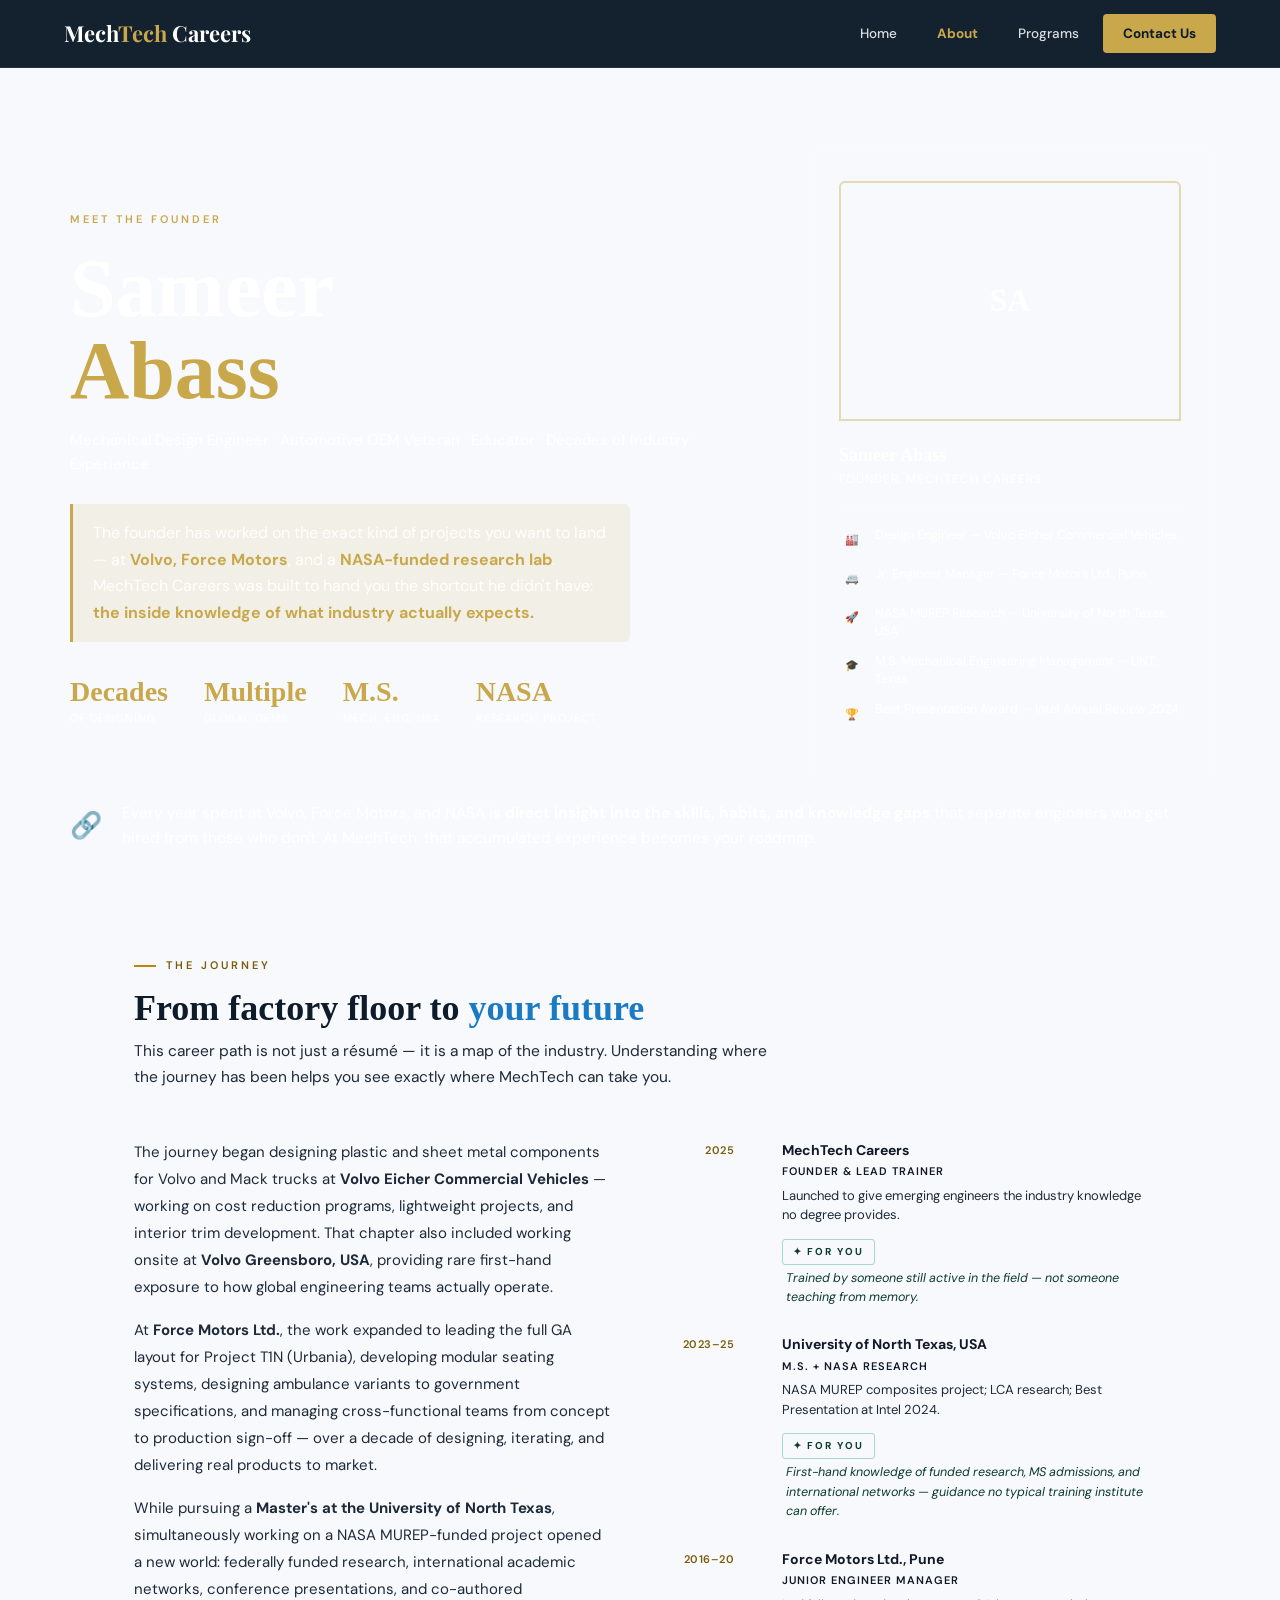
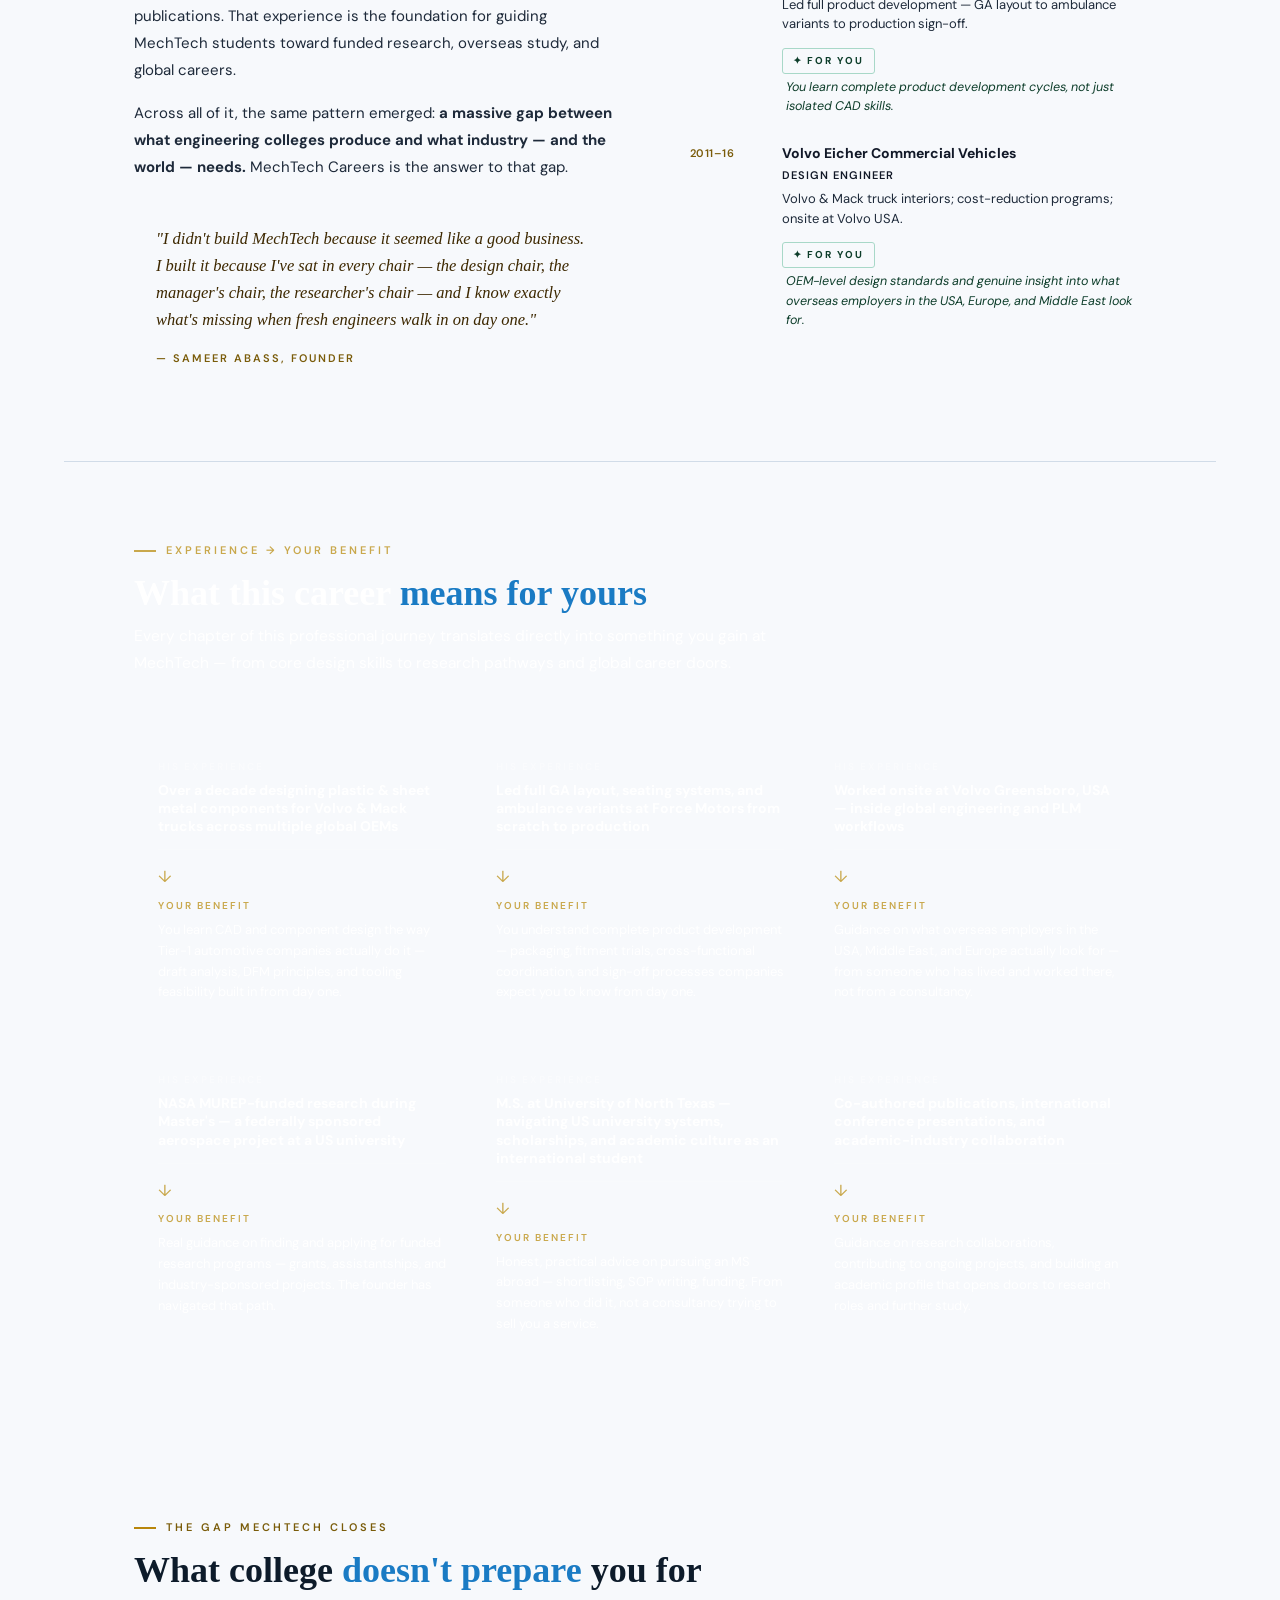
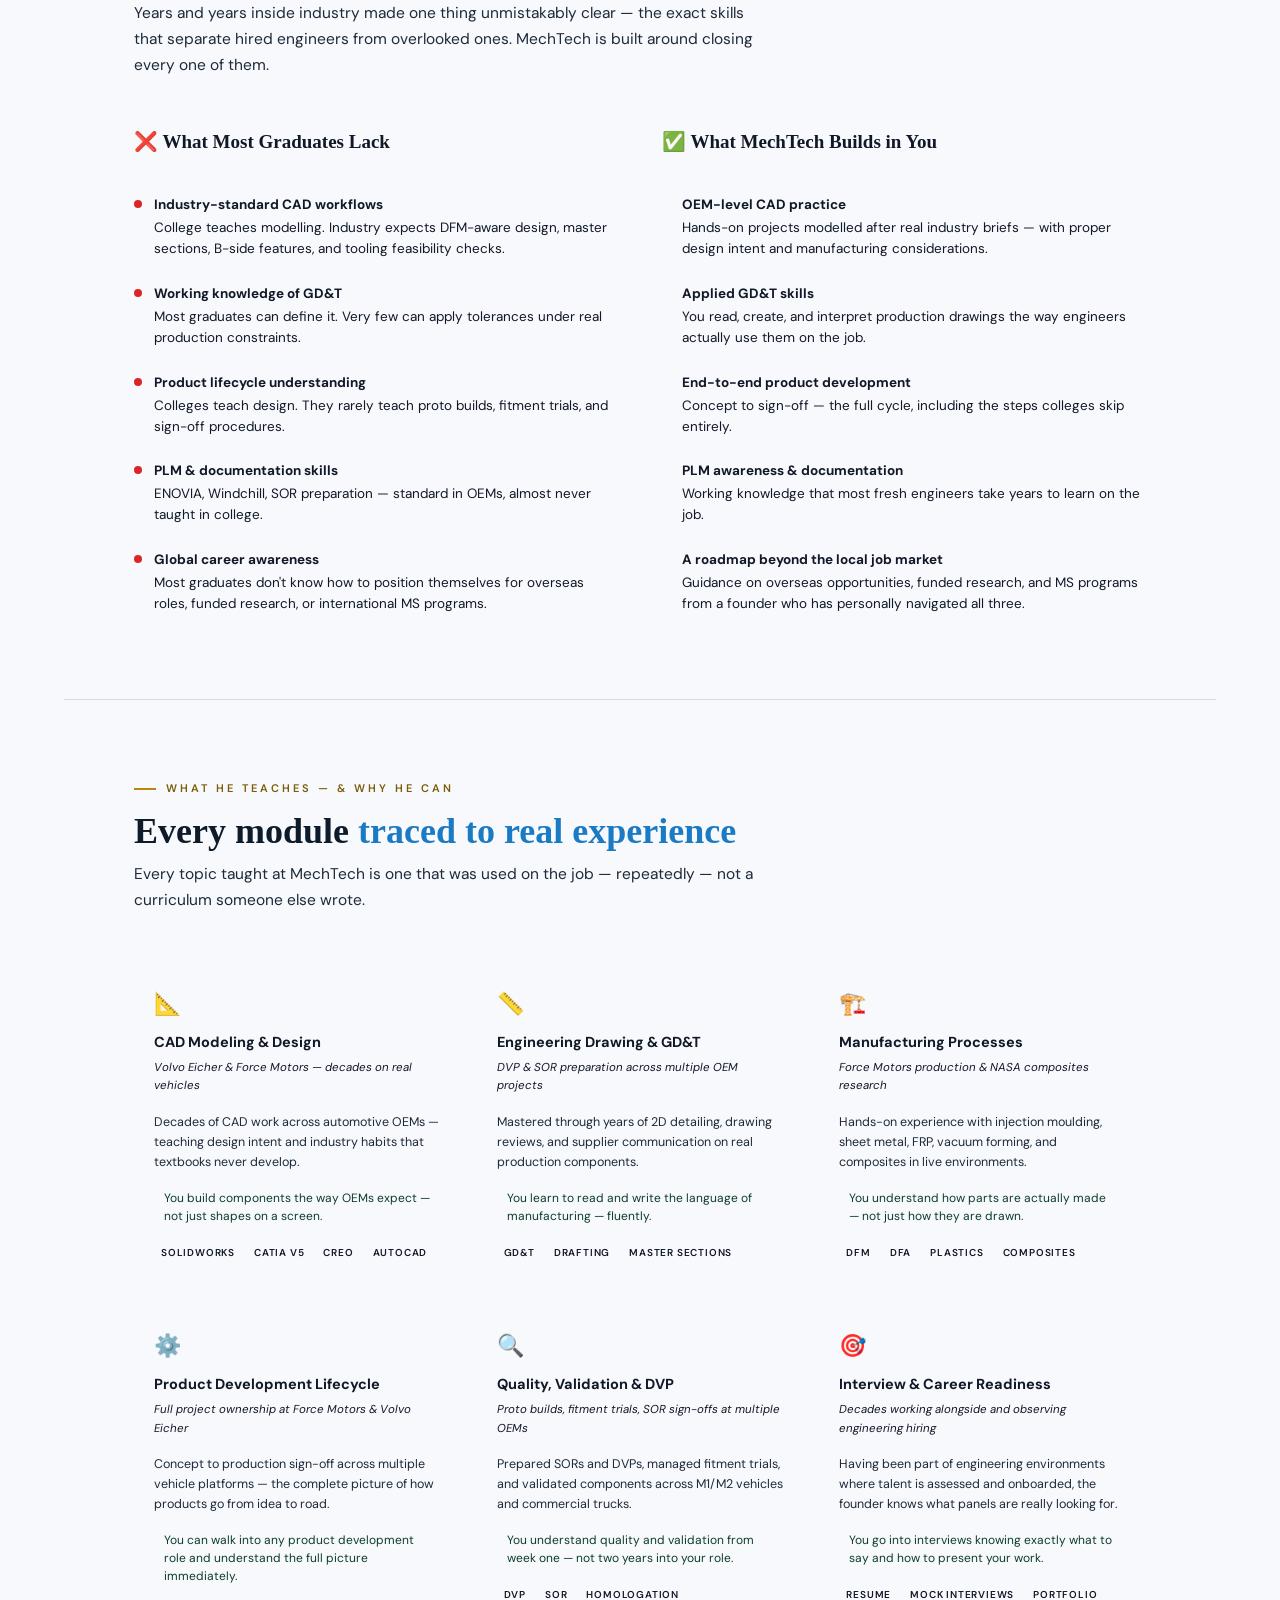
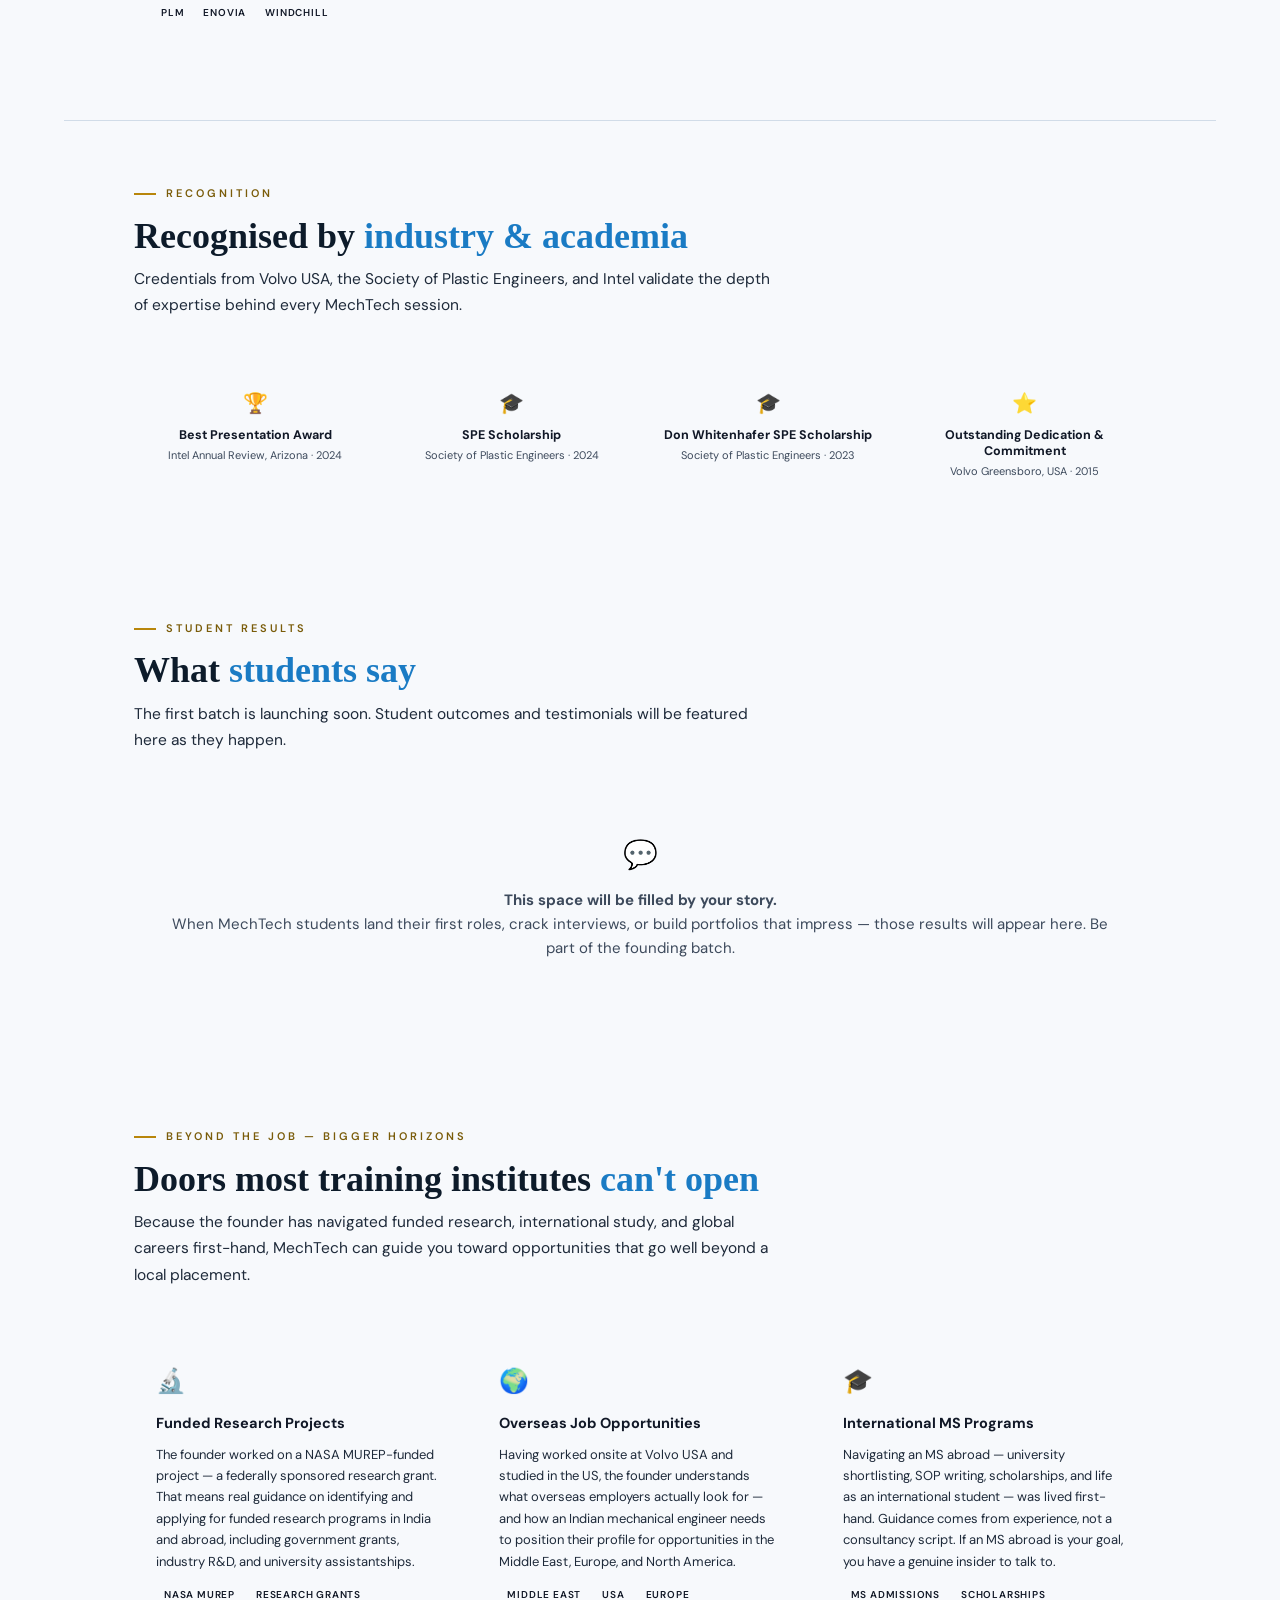
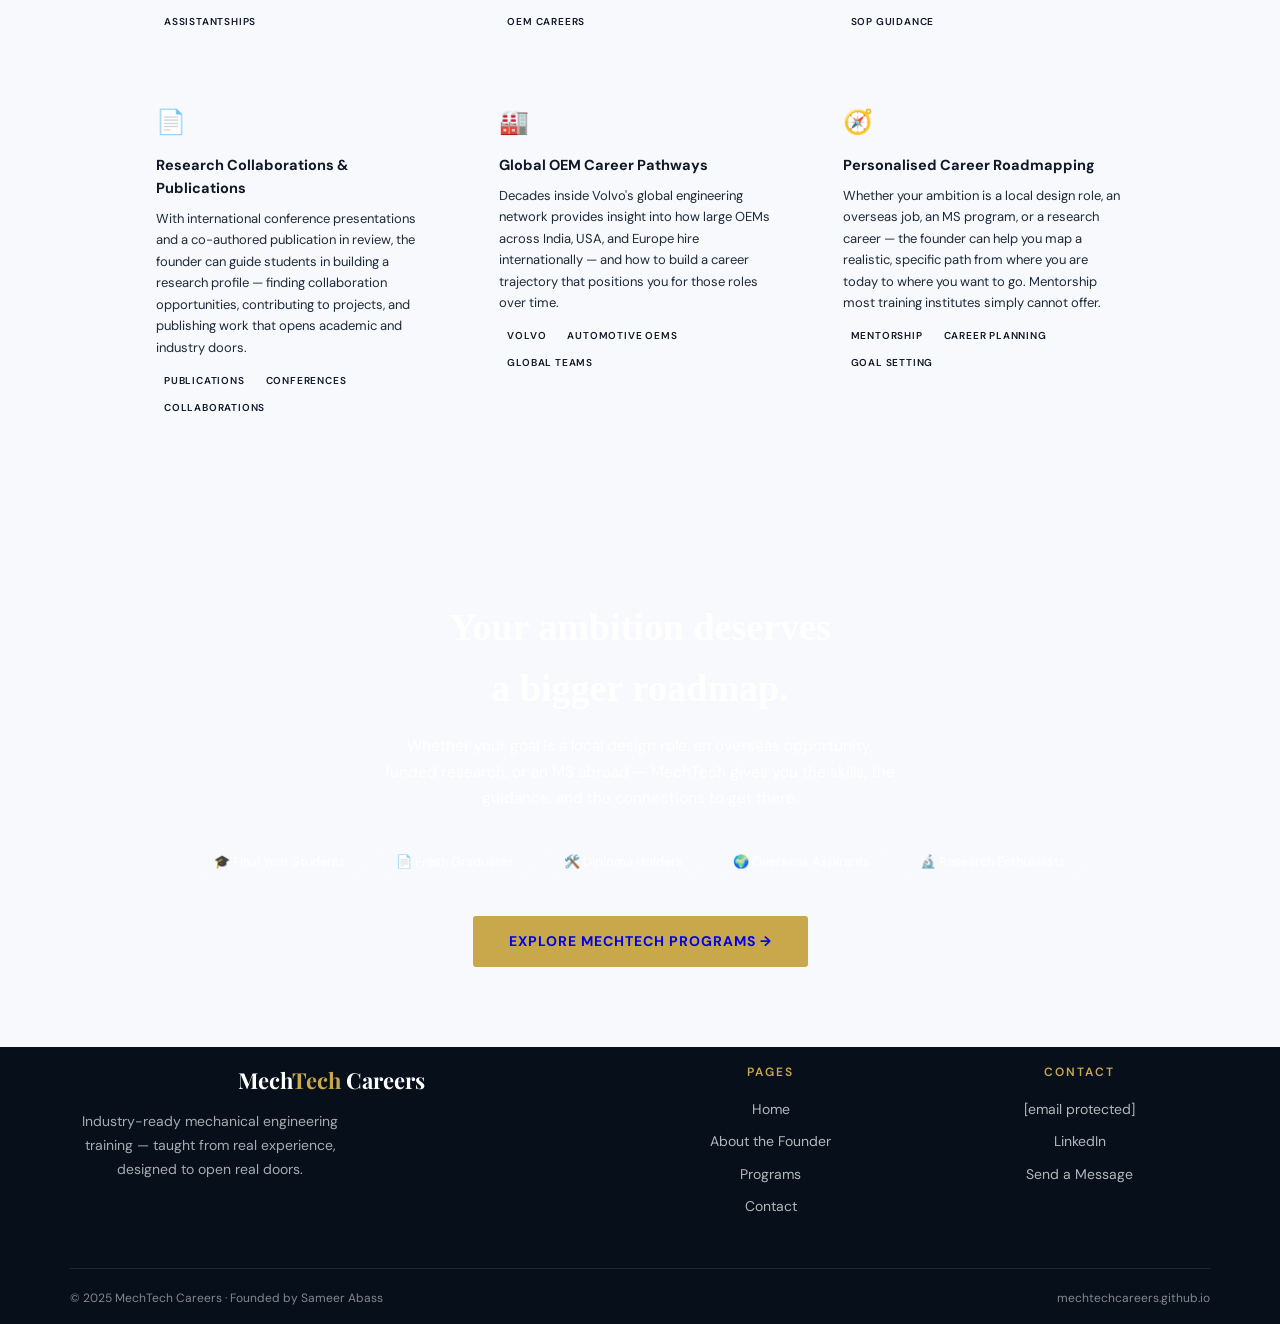
==== commit 0710a9b8: "Update color values in about.html" ====
--- a/about.html
+++ b/about.html
@@ -27,21 +27,21 @@
 .hero-eyebrow::before{content:’’;width:22px;height:2px;background:#C9A84C}
 .hero-name{font-family:‘Playfair Display’,serif;font-size:clamp(48px,6.5vw,82px);font-weight:900;line-height:1;color:#fff;animation:fadeUp 0.6s 0.1s ease both}
 .hero-name span{color:#C9A84C;display:block}
-.hero-role{font-size:15px;color:rgba(255,255,255,0.82);margin:16px 0 28px;animation:fadeUp 0.6s 0.2s ease both}
+.hero-role{font-size:15px;color:#FFFFFF;margin:16px 0 28px;animation:fadeUp 0.6s 0.2s ease both}
 .hero-promise{background:rgba(201,168,76,0.12);border-left:3px solid #C9A84C;padding:16px 20px;border-radius:0 6px 6px 0;font-size:16px;color:rgba(255,255,255,0.9);line-height:1.65;max-width:560px;margin-bottom:36px;animation:fadeUp 0.6s 0.3s ease both}
 .hero-promise strong{color:#C9A84C}
 .stats-row{display:flex;gap:36px;padding-bottom:48px;flex-wrap:wrap;animation:fadeUp 0.6s 0.4s ease both}
 .stat-num{font-family:‘Playfair Display’,serif;font-size:28px;font-weight:700;color:#C9A84C;line-height:1}
-.stat-lbl{font-size:11px;color:rgba(255,255,255,0.5);text-transform:uppercase;letter-spacing:1px;margin-top:4px}
+.stat-lbl{font-size:11px;color:#FFFFFF;text-transform:uppercase;letter-spacing:1px;margin-top:4px}
 .hero-panel{background:rgba(255,255,255,0.06);border:1px solid rgba(255,255,255,0.14);border-bottom:none;border-radius:8px 8px 0 0;padding:32px 28px 36px;animation:fadeUp 0.6s 0.45s ease both}
 .panel-avatar{width:100%;height:240px;border-radius:6px 6px 0 0;overflow:hidden;margin-bottom:20px;border:2px solid rgba(201,168,76,0.4)}
 .panel-avatar img{width:100%;height:100%;object-fit:cover;object-position:center top;display:block}
 .panel-avatar-fallback{width:100%;height:100%;background:linear-gradient(135deg,var(–blue),#0D3A6A);display:flex;align-items:center;justify-content:center;font-family:‘Playfair Display’,serif;font-size:32px;font-weight:700;color:#fff}
 .panel-name{font-family:‘Playfair Display’,serif;font-size:18px;color:#fff;font-weight:700}
-.panel-title{font-size:12px;color:rgba(255,255,255,0.5);letter-spacing:1px;text-transform:uppercase;margin-bottom:20px;padding-bottom:16px;border-bottom:1px solid rgba(255,255,255,0.1)}
+.panel-title{font-size:12px;color:#FFFFFF;letter-spacing:1px;text-transform:uppercase;margin-bottom:20px;padding-bottom:16px;border-bottom:1px solid rgba(255,255,255,0.1)}
 .panel-cred{display:flex;align-items:flex-start;gap:10px;margin-bottom:12px}
 .p-icon{width:26px;height:26px;border-radius:4px;background:rgba(255,255,255,0.08);display:flex;align-items:center;justify-content:center;font-size:11px;flex-shrink:0;margin-top:1px}
-.p-text{font-size:12.5px;color:rgba(255,255,255,0.82);line-height:1.45}
+.p-text{font-size:12.5px;color:#FFFFFF;line-height:1.45}
 
 .bridge-banner{background:var(–blue);padding:26px 64px}
 .bridge-inner{max-width:1140px;margin:0 auto;display:flex;align-items:center;gap:20px}
@@ -50,11 +50,11 @@
 .bridge-text strong{color:var(–gold-mid)}
 
 .wrap{max-width:1140px;margin:0 auto;padding:72px 64px}
-.eyebrow{display:inline-flex;align-items:center;gap:10px;font-size:11px;letter-spacing:3px;text-transform:uppercase;color:var(–gold);font-weight:600;margin-bottom:12px}
+.eyebrow{display:inline-flex;align-items:center;gap:10px;font-size:11px;letter-spacing:3px;text-transform:uppercase;color:#7A5C0A;font-weight:600;margin-bottom:12px}
 .eyebrow::before{content:’’;width:22px;height:2px;background:var(–gold)}
 .sec-title{font-family:‘Playfair Display’,serif;font-size:clamp(24px,3.5vw,36px);font-weight:700;color:var(–navy);line-height:1.2;margin-bottom:8px}
 .sec-title em{color:var(–sky);font-style:normal}
-.sec-sub{font-size:15.5px;color:var(–text2);max-width:640px;line-height:1.7;margin-bottom:48px}
+.sec-sub{font-size:15.5px;color:#1E2A3A;max-width:640px;line-height:1.7;margin-bottom:48px}
 
 /* JOURNEY */
 .journey-grid{display:grid;grid-template-columns:1fr 1fr;gap:56px;align-items:start}
@@ -63,15 +63,15 @@
 .founder-photo-caption{background:var(–navy);padding:12px 16px;display:flex;align-items:center;gap:10px}
 .founder-photo-caption span{font-size:12px;color:rgba(255,255,255,0.7);letter-spacing:0.5px}
 .founder-photo-caption strong{color:#C9A84C;font-size:13px}
-.story-body p{font-size:15px;line-height:1.8;color:var(–text2);margin-bottom:16px}
+.story-body p{font-size:15px;line-height:1.8;color:#1E2A3A;margin-bottom:16px}
 .story-body strong{color:var(–text)}
 .founder-quote{background:var(–gold-lt);border-left:4px solid var(–gold);padding:22px;border-radius:0 6px 6px 0;margin-top:22px}
 .founder-quote p{font-family:‘Playfair Display’,serif;font-size:16.5px;font-style:italic;color:#3D2800;line-height:1.65}
-.founder-quote cite{display:block;font-size:11px;letter-spacing:2px;text-transform:uppercase;color:var(–gold);margin-top:12px;font-style:normal;font-weight:600}
+.founder-quote cite{display:block;font-size:11px;letter-spacing:2px;text-transform:uppercase;color:#7A5C0A;margin-top:12px;font-style:normal;font-weight:600}
 .timeline{display:flex;flex-direction:column}
 .tl-item{display:grid;grid-template-columns:78px 24px 1fr;padding-bottom:26px}
 .tl-item:last-child{padding-bottom:0}
-.tl-year{text-align:right;padding-right:12px;padding-top:3px;font-size:11px;font-weight:600;color:var(–gold);letter-spacing:0.5px}
+.tl-year{text-align:right;padding-right:12px;padding-top:3px;font-size:11px;font-weight:600;color:#7A5C0A;letter-spacing:0.5px}
 .tl-spine{display:flex;flex-direction:column;align-items:center}
 .tl-dot{width:10px;height:10px;border-radius:50%;background:var(–blue);border:2px solid var(–sky);margin-top:3px;flex-shrink:0}
 .tl-line{width:2px;flex:1;background:var(–border);margin-top:5px}
@@ -79,14 +79,14 @@
 .tl-body{padding-left:12px}
 .tl-company{font-size:14px;font-weight:700;color:var(–navy)}
 .tl-role{font-size:11px;color:var(–sky);text-transform:uppercase;letter-spacing:1px;margin:2px 0 5px;font-weight:600}
-.tl-desc{font-size:13px;color:var(–text2);line-height:1.5;margin-bottom:6px}
-.ymfu-tag{display:inline-flex;align-items:center;gap:6px;background:var(–green-lt);border:1px solid #A8D8C8;color:var(–green);font-size:10px;font-weight:700;letter-spacing:2px;text-transform:uppercase;padding:4px 10px;border-radius:3px;margin-top:8px;margin-bottom:4px}
-.ymfu-text{font-size:12.5px;color:#0F4A35;line-height:1.55;font-style:italic;padding-left:4px}
+.tl-desc{font-size:13px;color:#1E2A3A;line-height:1.5;margin-bottom:6px}
+.ymfu-tag{display:inline-flex;align-items:center;gap:6px;background:var(–green-lt);border:1px solid #A8D8C8;color:#0D3D2A;font-size:10px;font-weight:700;letter-spacing:2px;text-transform:uppercase;padding:4px 10px;border-radius:3px;margin-top:8px;margin-bottom:4px}
+.ymfu-text{font-size:12.5px;color:#0D3D2A;line-height:1.55;font-style:italic;padding-left:4px}
 
 /* XB */
 .xb-bg{background:var(–navy)}
 .xb-bg .sec-title{color:#fff}
-.xb-bg .sec-sub{color:rgba(255,255,255,0.82)}
+.xb-bg .sec-sub{color:#FFFFFF}
 .xb-bg .eyebrow{color:#C9A84C}
 .xb-bg .eyebrow::before{background:#C9A84C}
 .xb-grid{display:grid;grid-template-columns:repeat(3,1fr);gap:2px;margin-top:40px}
@@ -96,7 +96,7 @@
 .xb-exp-text{font-size:14px;font-weight:700;color:#fff;line-height:1.3;margin-bottom:14px;padding-bottom:14px;border-bottom:1px solid rgba(255,255,255,0.08)}
 .xb-arrow{font-size:16px;color:#C9A84C;margin-bottom:8px;display:block}
 .xb-benefit-label{font-size:10px;letter-spacing:2px;text-transform:uppercase;color:#C9A84C;font-weight:600;margin-bottom:6px}
-.xb-benefit-text{font-size:13px;color:rgba(255,255,255,0.75);line-height:1.6}
+.xb-benefit-text{font-size:13px;color:#FFFFFF;line-height:1.6}
 
 /* GAP */
 .gap-bg{background:var(–bg2);border-top:1px solid var(–border);border-bottom:1px solid var(–border)}
@@ -112,12 +112,12 @@
 /* SKILLS */
 .skills-grid{display:grid;grid-template-columns:repeat(3,1fr);gap:16px}
 .skill-card{background:var(–white);border:1px solid var(–border);border-top:3px solid var(–blue);border-radius:0 0 6px 6px;padding:24px 20px;transition:border-top-color 0.3s,box-shadow 0.3s,transform 0.3s}
-.skill-card:hover{border-top-color:var(–gold);box-shadow:0 6px 20px rgba(0,0,0,0.07);transform:translateY(-3px)}
+.skill-card:hover{border-top-color:#7A5C0A;box-shadow:0 6px 20px rgba(0,0,0,0.07);transform:translateY(-3px)}
 .sk-icon{font-size:22px;margin-bottom:10px}
 .sk-title{font-size:14.5px;font-weight:700;color:var(–navy);margin-bottom:5px}
 .sk-origin{font-size:11.5px;color:var(–sky);font-style:italic;margin-bottom:8px;padding-bottom:8px;border-bottom:1px solid var(–border)}
-.sk-desc{font-size:12.5px;color:var(–text2);line-height:1.6;margin-bottom:10px}
-.sk-benefit{background:var(–green-lt);border-left:3px solid var(–green);padding:7px 10px;font-size:12px;color:#0F4A35;line-height:1.5;border-radius:0 4px 4px 0}
+.sk-desc{font-size:12.5px;color:#1E2A3A;line-height:1.6;margin-bottom:10px}
+.sk-benefit{background:var(–green-lt);border-left:3px solid var(–green);padding:7px 10px;font-size:12px;color:#0D3D2A;line-height:1.5;border-radius:0 4px 4px 0}
 .sk-tags{display:flex;flex-wrap:wrap;gap:5px;margin-top:10px}
 .sk-tag{font-size:10px;letter-spacing:0.8px;text-transform:uppercase;background:var(–bg2);border:1px solid var(–border);color:var(–sky);padding:3px 7px;border-radius:3px;font-weight:600}
 
@@ -127,23 +127,23 @@
 .award-card:hover{box-shadow:0 6px 18px rgba(0,0,0,0.08);transform:translateY(-2px)}
 .award-icon{font-size:20px;margin-bottom:8px}
 .award-title{font-size:12.5px;font-weight:700;color:var(–navy);margin-bottom:5px;line-height:1.3}
-.award-org{font-size:11px;color:var(–text3);line-height:1.4}
+.award-org{font-size:11px;color:#3D4A5C;line-height:1.4}
 
 /* TESTIMONIAL */
 .test-bg{background:var(–bg2);border-top:1px solid var(–border)}
 .test-box{background:var(–white);border:1px dashed var(–border);border-radius:8px;padding:32px;text-align:center}
 .test-box .t-icon{font-size:28px;margin-bottom:10px}
-.test-box p{font-size:15px;color:var(–text3);line-height:1.6}
+.test-box p{font-size:15px;color:#3D4A5C;line-height:1.6}
 .test-box strong{color:var(–navy)}
 
 /* BEYOND BORDERS */
 .exp-bg{background:var(–bg2);border-top:1px solid var(–border);border-bottom:1px solid var(–border)}
 .exp-grid{display:grid;grid-template-columns:repeat(3,1fr);gap:18px}
 .exp-card{background:var(–white);border:1px solid var(–border);border-top:3px solid var(–blue);border-radius:0 0 6px 6px;padding:26px 22px;transition:border-top-color 0.3s,box-shadow 0.3s,transform 0.3s}
-.exp-card:hover{border-top-color:var(–gold);box-shadow:0 8px 24px rgba(0,0,0,0.08);transform:translateY(-3px)}
+.exp-card:hover{border-top-color:#7A5C0A;box-shadow:0 8px 24px rgba(0,0,0,0.08);transform:translateY(-3px)}
 .exp-icon{font-size:24px;margin-bottom:12px}
 .exp-title{font-size:14.5px;font-weight:700;color:var(–navy);margin-bottom:8px}
-.exp-desc{font-size:13px;color:var(–text2);line-height:1.65;margin-bottom:12px}
+.exp-desc{font-size:13px;color:#1E2A3A;line-height:1.65;margin-bottom:12px}
 .exp-tags{display:flex;flex-wrap:wrap;gap:5px}
 .exp-tag{font-size:10px;letter-spacing:0.8px;text-transform:uppercase;background:var(–bg2);border:1px solid var(–border);color:var(–sky);padding:3px 8px;border-radius:3px;font-weight:600}
 
@@ -151,14 +151,14 @@
 .cta-bg{background:var(–navy);padding:80px 64px;text-align:center;position:relative;overflow:hidden}
 .cta-bg::before{content:’’;position:absolute;inset:0;background:radial-gradient(ellipse at 50% 60%,rgba(21,87,160,0.35),transparent 65%);pointer-events:none}
 .cta-bg h2{font-family:‘Playfair Display’,serif;font-size:clamp(24px,3.5vw,38px);color:#fff;margin-bottom:14px;position:relative}
-.cta-bg .sub{font-size:15.5px;color:rgba(255,255,255,0.82);max-width:520px;margin:0 auto 32px;line-height:1.7;position:relative}
+.cta-bg .sub{font-size:15.5px;color:#FFFFFF;max-width:520px;margin:0 auto 32px;line-height:1.7;position:relative}
 .cta-chips{display:flex;justify-content:center;gap:12px;flex-wrap:wrap;margin-bottom:36px;position:relative}
 .cta-chip{background:rgba(255,255,255,0.08);border:1px solid rgba(255,255,255,0.18);border-radius:40px;padding:7px 18px;font-size:13px;color:#ffffff}
 .cta-btn{display:inline-flex;align-items:center;gap:10px;background:#C9A84C;color:var(–navy);padding:14px 36px;font-size:14px;font-weight:700;letter-spacing:1px;text-transform:uppercase;text-decoration:none;border-radius:3px;transition:background 0.3s,transform 0.2s;position:relative}
 .cta-btn:hover{background:#dbb95a;transform:translateY(-2px)}
 
 .divider{height:1px;background:var(–border);margin:0 64px}
-.footer{background:#060F1A;color:rgba(255,255,255,0.35);text-align:center;padding:16px;font-size:12px}
+.footer{background:#060F1A;color:rgba(255,255,255,0.72);text-align:center;padding:16px;font-size:12px}
 
 @keyframes fadeUp{from{opacity:0;transform:translateY(18px)}to{opacity:1;transform:translateY(0)}}
 
@@ -455,7 +455,7 @@
     </div>
     <div class="footer-col">
       <h4>Contact</h4>
-      <a href="mailto:msam.abass@gmail.com">msam.abass@gmail.com</a>
+      <a href="/cdn-cgi/l/email-protection#aac7d9cbc784cbc8cbd9d9eacdc7cbc3c684c9c5c7"><span class="__cf_email__" data-cfemail="8ae7f9ebe7a4ebe8ebf9f9caede7ebe3e6a4e9e5e7">[email&#160;protected]</span></a>
       <a href="https://linkedin.com/in/sameerabass" target="_blank">LinkedIn</a>
       <a href="contact.html">Send a Message</a>
     </div>
@@ -465,7 +465,7 @@
     <div class="footer-copy">mechtechcareers.github.io</div>
   </div>
 </footer>
-<script>
+<script data-cfasync="false" src="/cdn-cgi/scripts/5c5dd728/cloudflare-static/email-decode.min.js"></script><script>
   window.addEventListener('scroll', () => {
     document.getElementById('nav').classList.toggle('scrolled', window.scrollY > 20);
   });
@@ -473,10 +473,4 @@
     document.getElementById('navToggle').classList.toggle('open');
     document.getElementById('navMobile').classList.toggle('open');
   }
-  document.querySelectorAll('.nav-mobile a').forEach(a => a.addEventListener('click', () => {
-    document.getElementById('navToggle').classList.remove('open');
-    document.getElementById('navMobile').classList.remove('open');
-  }));
-</script>
-</body>
-</html>+  document.quer
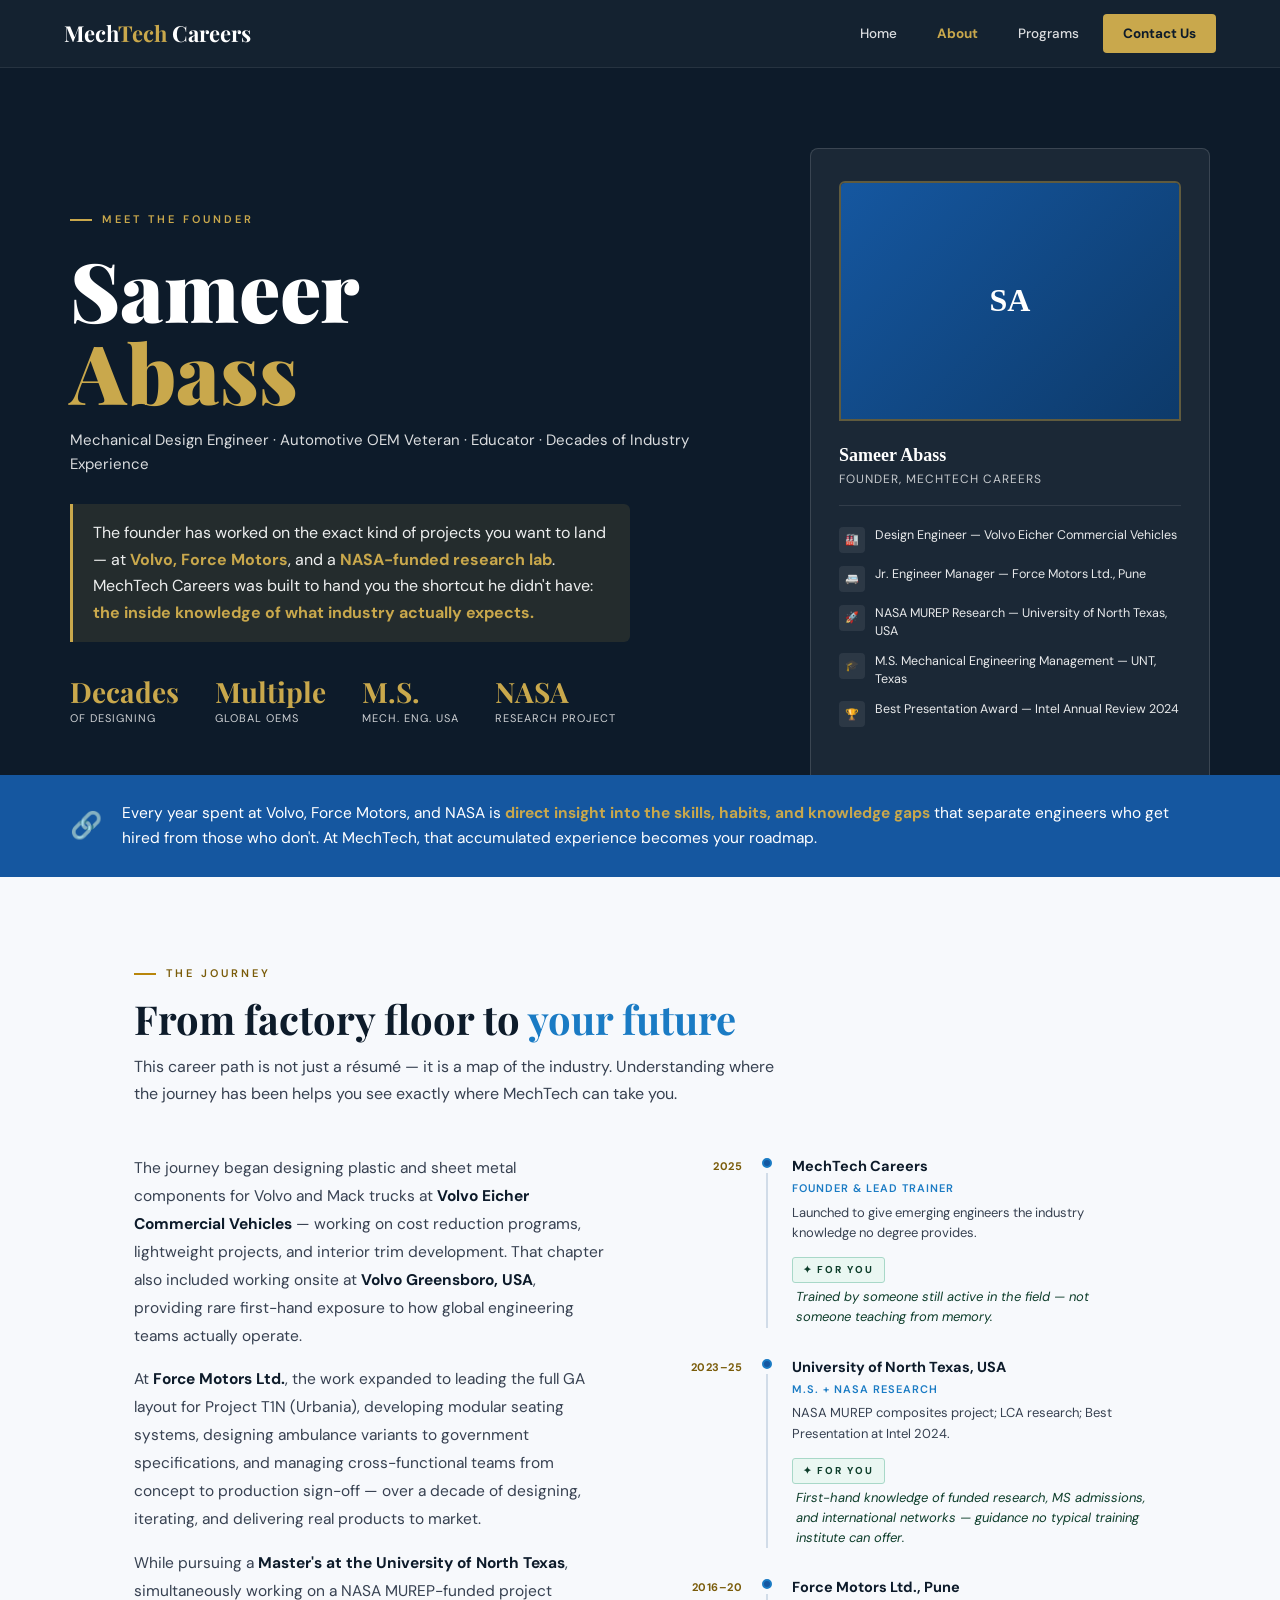
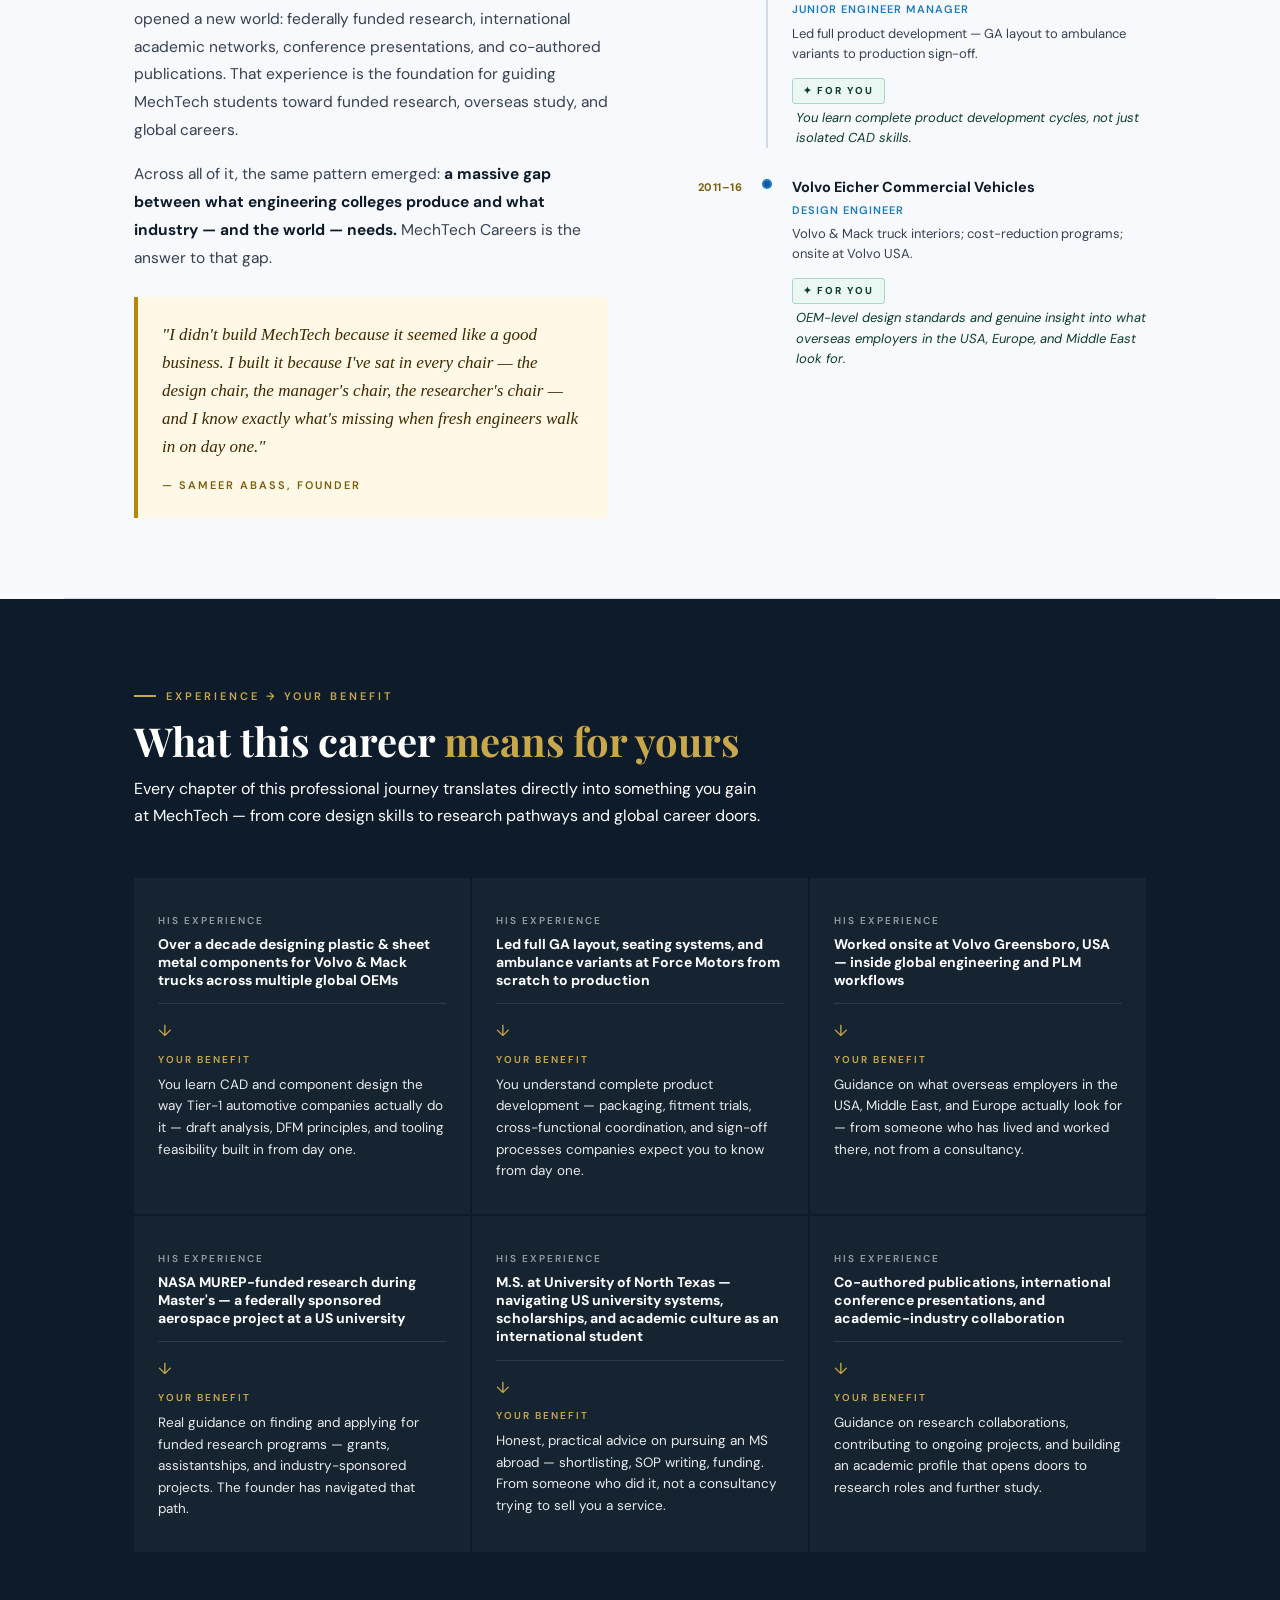
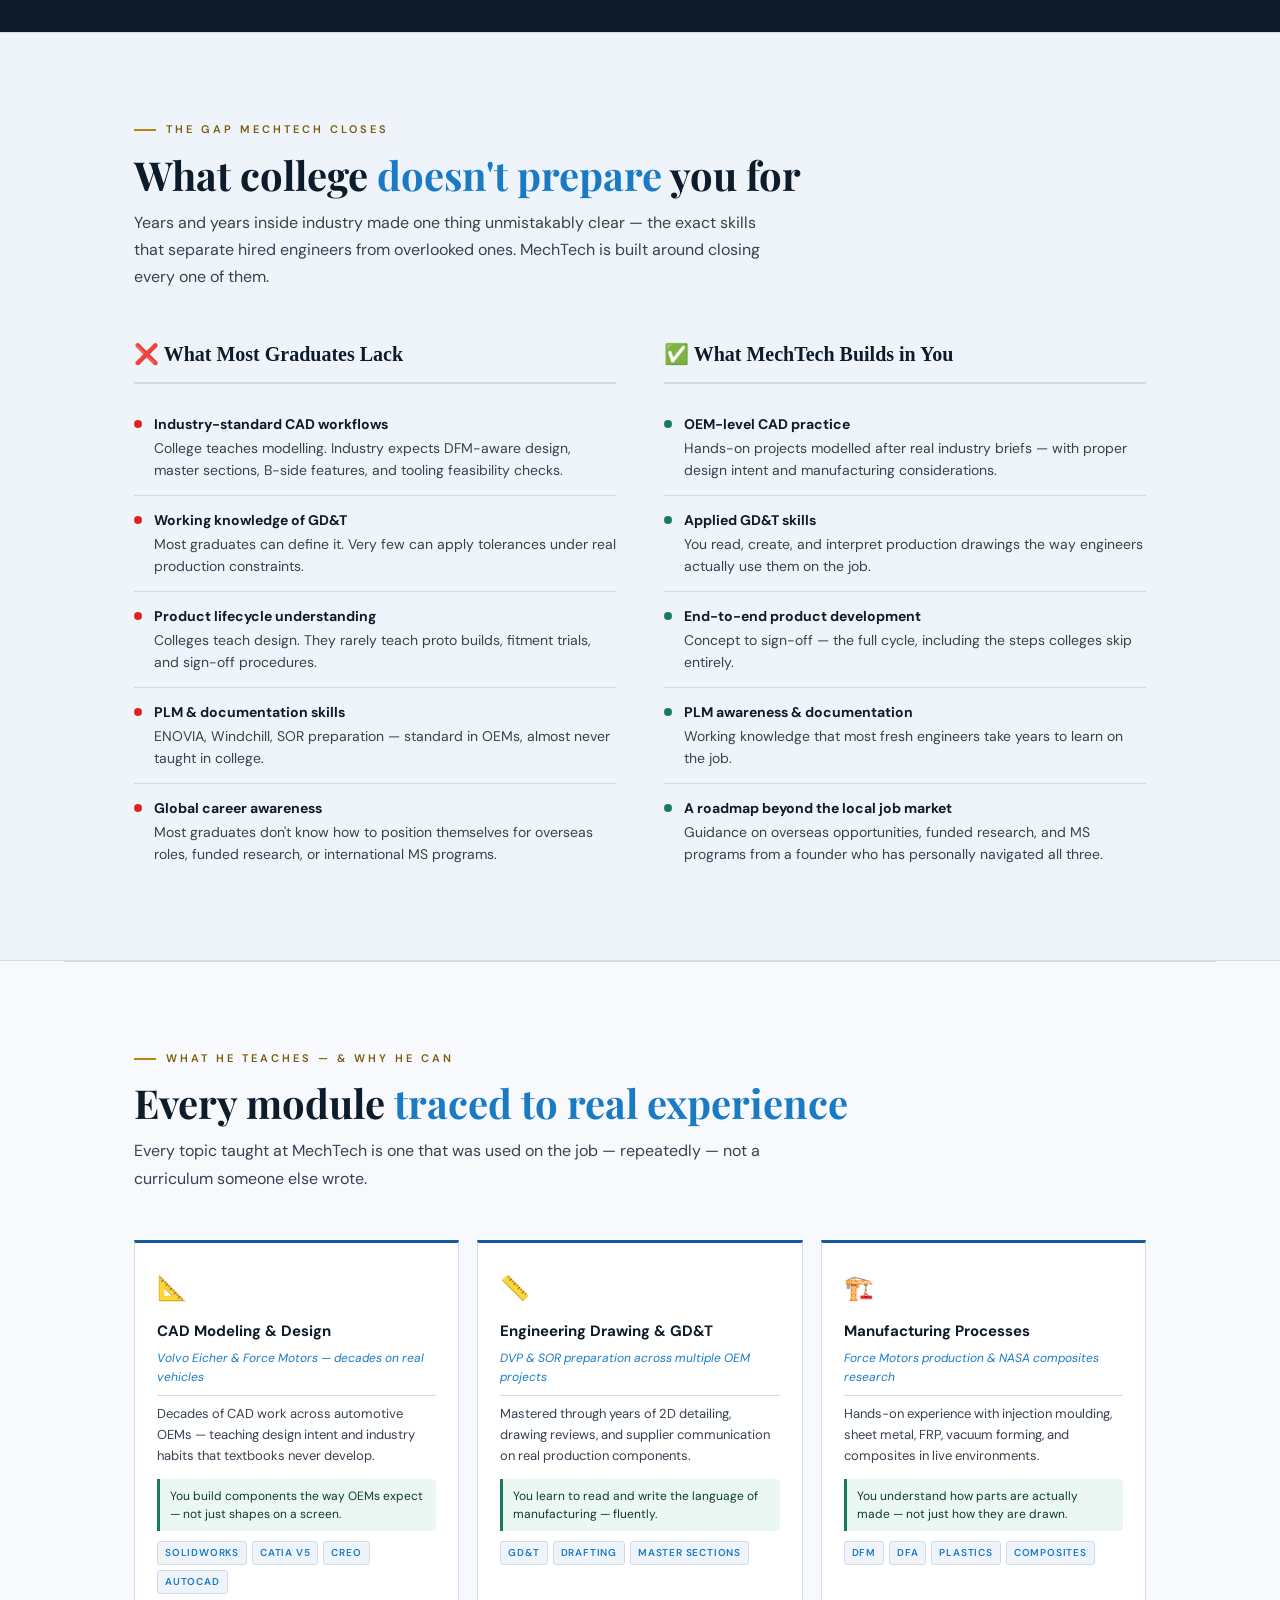
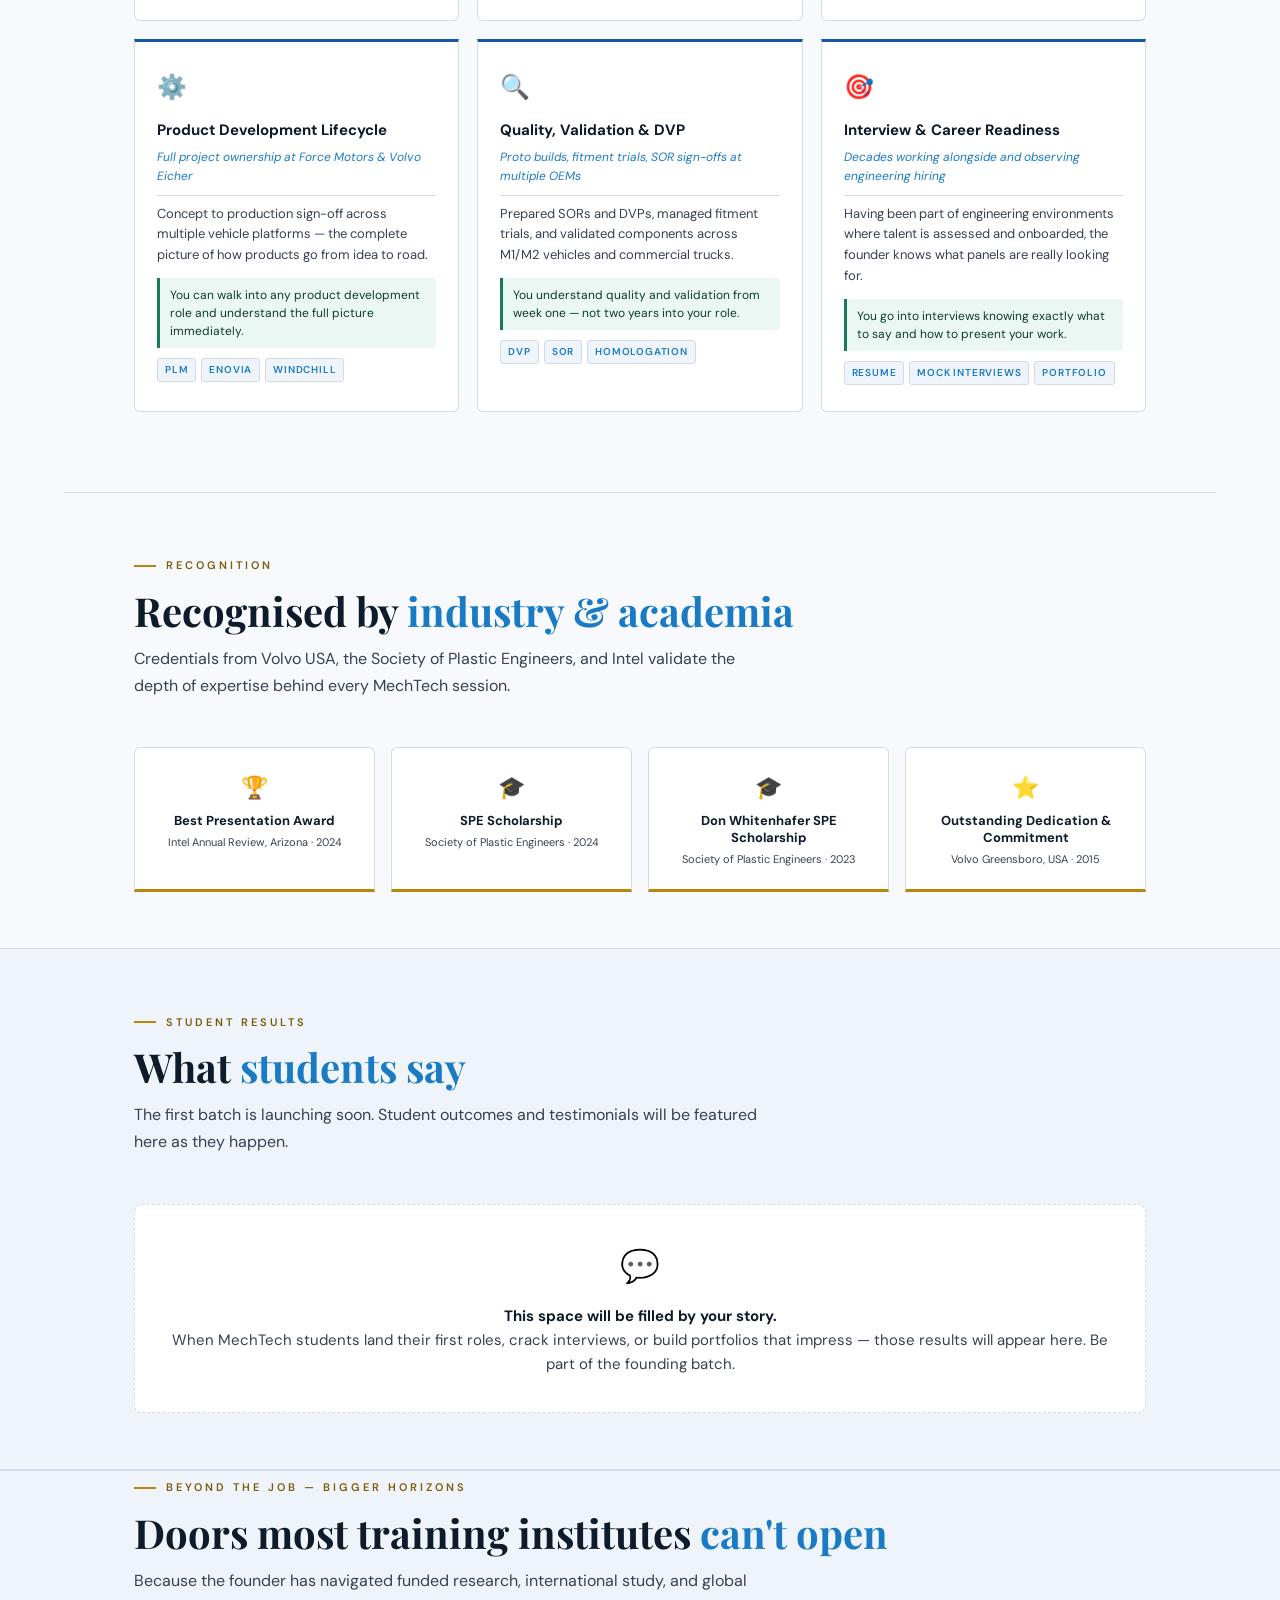
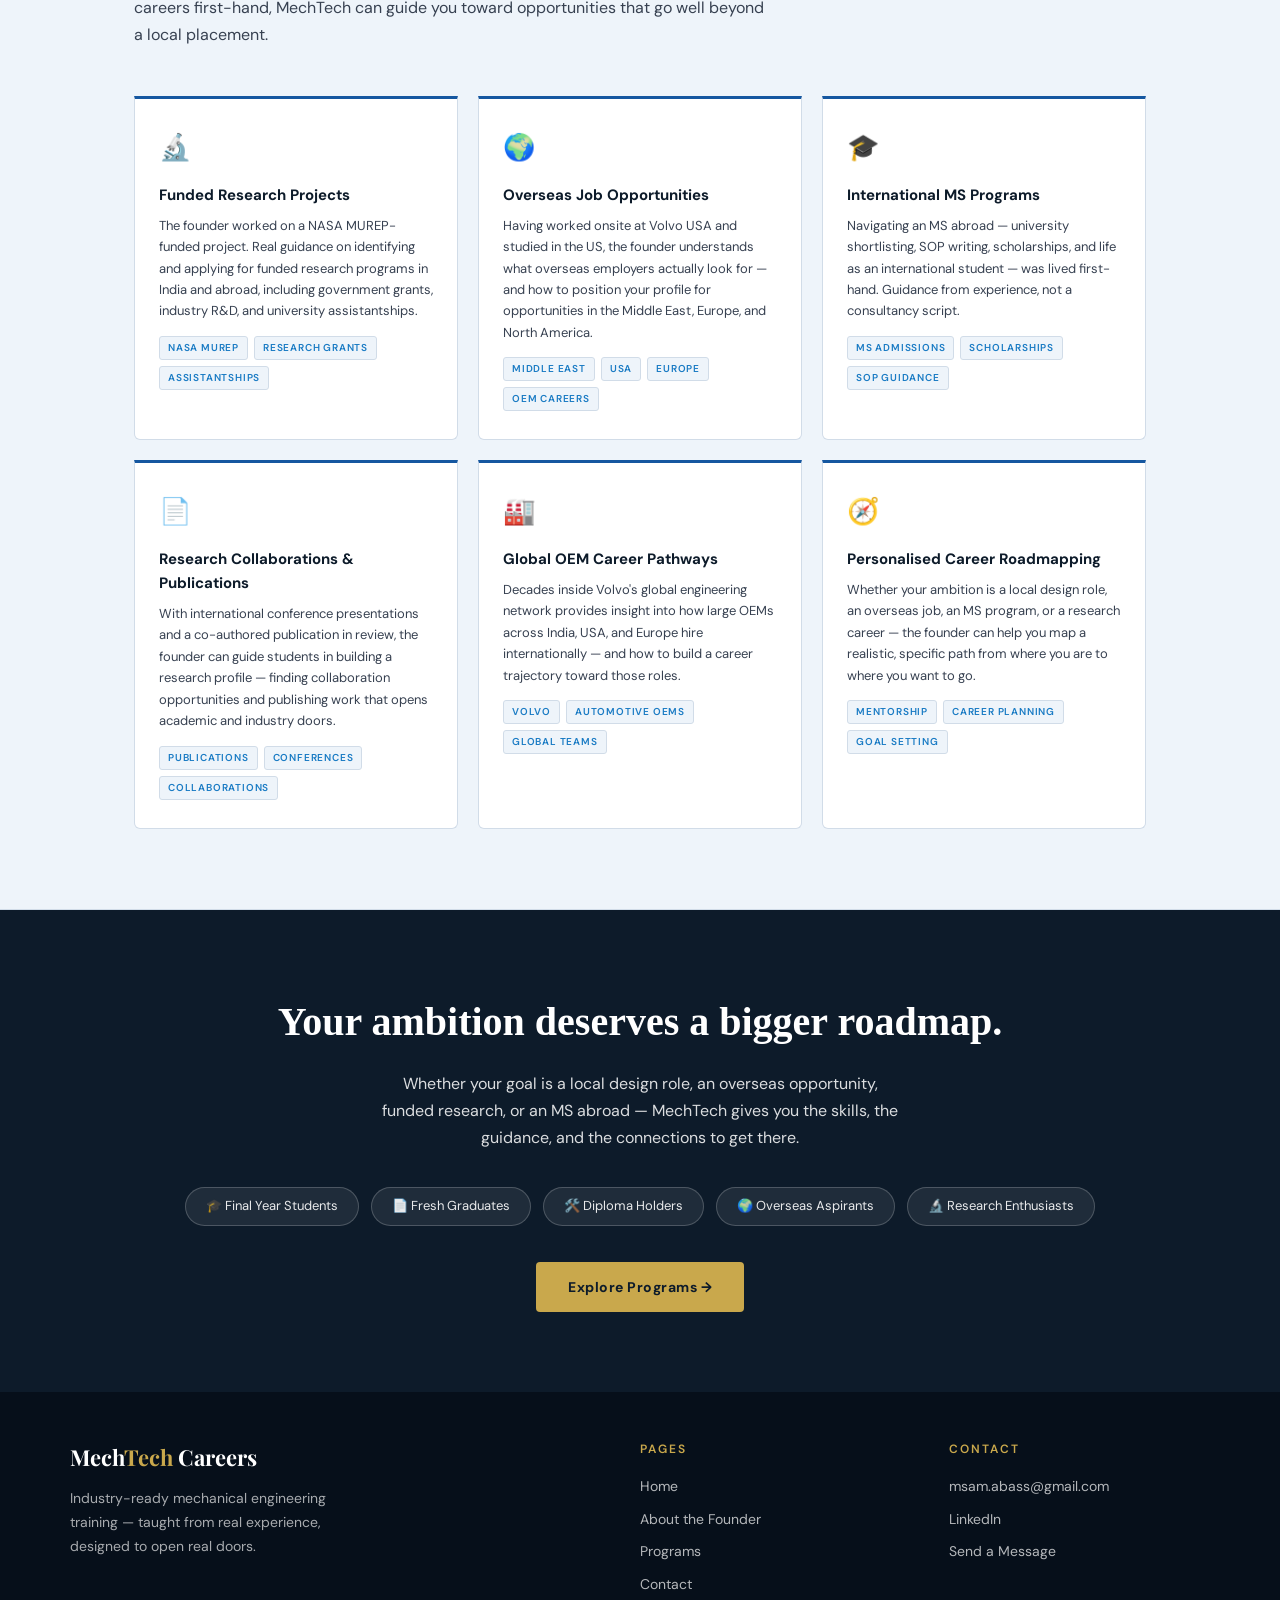
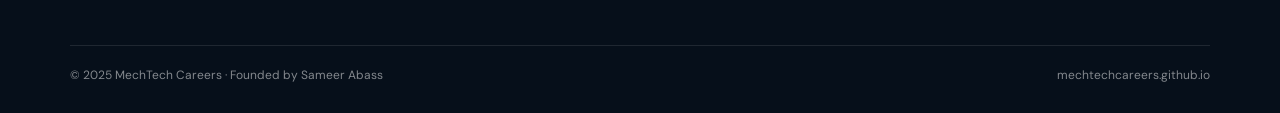
==== commit 64e17603: "Update print statement to say 'Goodbye World'" ====
--- a/about.html
+++ b/about.html
@@ -8,169 +8,139 @@
 <link href="https://fonts.googleapis.com/css2?family=Playfair+Display:wght@400;700;900&family=DM+Sans:ital,wght@0,300;0,400;0,500;0,600;1,400&display=swap" rel="stylesheet">
 <link rel="stylesheet" href="nav.css">
 <style>
-  :root {
-    --navy:#0D1B2A;--blue:#1557A0;--sky:#1A7BC4;--gold:#B8860B;--gold-lt:#FFF8E7;--gold-mid:#F0D080;
-    --green:#1A7A5E;--green-lt:#EAF7F2;--bg:#F7F9FC;--bg2:#EEF4FA;--white:#FFFFFF;
-    --text:#111827;--text2:#374151;--text3:#6B7280;--border:#D1DCE8;
-  }
-  *{margin:0;padding:0;box-sizing:border-box}
-  body{font-family:'DM Sans',sans-serif;background:var(--bg);color:var(--text);overflow-x:hidden;line-height:1.6}
-
-.topbar{background:var(–navy);padding:12px 64px;display:flex;justify-content:space-between;align-items:center}
-.brand{font-family:‘Playfair Display’,serif;font-size:20px;font-weight:700;color:#fff}
-.brand span{color:#C9A84C}
-.topbar-tagline{font-size:12px;color:rgba(255,255,255,0.55);letter-spacing:1px}
-
-.hero{background:var(–navy);padding:80px 64px 0;overflow:hidden}
-.hero-grid{max-width:1140px;margin:0 auto;display:grid;grid-template-columns:1fr 400px;gap:60px;align-items:end}
-.hero-eyebrow{display:inline-flex;align-items:center;gap:10px;font-size:11px;letter-spacing:3px;text-transform:uppercase;color:#C9A84C;font-weight:600;margin-bottom:20px;animation:fadeUp 0.6s ease both}
-.hero-eyebrow::before{content:’’;width:22px;height:2px;background:#C9A84C}
-.hero-name{font-family:‘Playfair Display’,serif;font-size:clamp(48px,6.5vw,82px);font-weight:900;line-height:1;color:#fff;animation:fadeUp 0.6s 0.1s ease both}
-.hero-name span{color:#C9A84C;display:block}
-.hero-role{font-size:15px;color:#FFFFFF;margin:16px 0 28px;animation:fadeUp 0.6s 0.2s ease both}
-.hero-promise{background:rgba(201,168,76,0.12);border-left:3px solid #C9A84C;padding:16px 20px;border-radius:0 6px 6px 0;font-size:16px;color:rgba(255,255,255,0.9);line-height:1.65;max-width:560px;margin-bottom:36px;animation:fadeUp 0.6s 0.3s ease both}
-.hero-promise strong{color:#C9A84C}
-.stats-row{display:flex;gap:36px;padding-bottom:48px;flex-wrap:wrap;animation:fadeUp 0.6s 0.4s ease both}
-.stat-num{font-family:‘Playfair Display’,serif;font-size:28px;font-weight:700;color:#C9A84C;line-height:1}
-.stat-lbl{font-size:11px;color:#FFFFFF;text-transform:uppercase;letter-spacing:1px;margin-top:4px}
+  /* HERO — dark navy, same as index.html */
+  .hero{background:#0D1B2A;padding:80px 64px 0;overflow:hidden;position:relative}
+  .hero-grid{max-width:1140px;margin:0 auto;display:grid;grid-template-columns:1fr 400px;gap:60px;align-items:end;position:relative;z-index:2}
+  .hero-eyebrow{display:inline-flex;align-items:center;gap:10px;font-size:11px;letter-spacing:3px;text-transform:uppercase;color:#C9A84C;font-weight:600;margin-bottom:20px;animation:fadeUp 0.6s ease both}
+  .hero-eyebrow::before{content:'';width:22px;height:2px;background:#C9A84C}
+  .hero-name{font-family:'Playfair Display',serif;font-size:clamp(48px,6.5vw,82px);font-weight:900;line-height:1;color:#ffffff;animation:fadeUp 0.6s 0.1s ease both}
+  .hero-name span{color:#C9A84C;display:block}
+  .hero-role{font-size:15px;color:rgba(255,255,255,0.85);margin:16px 0 28px;animation:fadeUp 0.6s 0.2s ease both}
+  .hero-promise{background:rgba(201,168,76,0.12);border-left:3px solid #C9A84C;padding:16px 20px;border-radius:0 6px 6px 0;font-size:16px;color:rgba(255,255,255,0.92);line-height:1.65;max-width:560px;margin-bottom:36px;animation:fadeUp 0.6s 0.3s ease both}
+  .hero-promise strong{color:#C9A84C}
+  .stats-row{display:flex;gap:36px;padding-bottom:48px;flex-wrap:wrap;animation:fadeUp 0.6s 0.4s ease both}
+  .stat-num{font-family:'Playfair Display',serif;font-size:28px;font-weight:700;color:#C9A84C;line-height:1}
+  .stat-lbl{font-size:11px;color:rgba(255,255,255,0.80);text-transform:uppercase;letter-spacing:1px;margin-top:4px}
+
+/* Hero panel — dark card */
 .hero-panel{background:rgba(255,255,255,0.06);border:1px solid rgba(255,255,255,0.14);border-bottom:none;border-radius:8px 8px 0 0;padding:32px 28px 36px;animation:fadeUp 0.6s 0.45s ease both}
 .panel-avatar{width:100%;height:240px;border-radius:6px 6px 0 0;overflow:hidden;margin-bottom:20px;border:2px solid rgba(201,168,76,0.4)}
 .panel-avatar img{width:100%;height:100%;object-fit:cover;object-position:center top;display:block}
-.panel-avatar-fallback{width:100%;height:100%;background:linear-gradient(135deg,var(–blue),#0D3A6A);display:flex;align-items:center;justify-content:center;font-family:‘Playfair Display’,serif;font-size:32px;font-weight:700;color:#fff}
-.panel-name{font-family:‘Playfair Display’,serif;font-size:18px;color:#fff;font-weight:700}
-.panel-title{font-size:12px;color:#FFFFFF;letter-spacing:1px;text-transform:uppercase;margin-bottom:20px;padding-bottom:16px;border-bottom:1px solid rgba(255,255,255,0.1)}
+.panel-avatar-fallback{width:100%;height:100%;background:linear-gradient(135deg,#1557A0,#0D3A6A);display:flex;align-items:center;justify-content:center;font-family:‘Playfair Display’,serif;font-size:32px;font-weight:700;color:#fff}
+.panel-name{font-family:‘Playfair Display’,serif;font-size:18px;color:#ffffff;font-weight:700}
+.panel-title{font-size:12px;color:rgba(255,255,255,0.75);letter-spacing:1px;text-transform:uppercase;margin-bottom:20px;padding-bottom:16px;border-bottom:1px solid rgba(255,255,255,0.1)}
 .panel-cred{display:flex;align-items:flex-start;gap:10px;margin-bottom:12px}
 .p-icon{width:26px;height:26px;border-radius:4px;background:rgba(255,255,255,0.08);display:flex;align-items:center;justify-content:center;font-size:11px;flex-shrink:0;margin-top:1px}
-.p-text{font-size:12.5px;color:#FFFFFF;line-height:1.45}
-
-.bridge-banner{background:var(–blue);padding:26px 64px}
+.p-text{font-size:12.5px;color:rgba(255,255,255,0.90);line-height:1.45}
+
+/* Bridge banner — blue, same as index.html */
+.bridge-banner{background:#1557A0;padding:26px 64px}
 .bridge-inner{max-width:1140px;margin:0 auto;display:flex;align-items:center;gap:20px}
 .bridge-icon{font-size:26px;flex-shrink:0}
-.bridge-text{font-size:15.5px;color:#fff;line-height:1.6}
-.bridge-text strong{color:var(–gold-mid)}
-
-.wrap{max-width:1140px;margin:0 auto;padding:72px 64px}
-.eyebrow{display:inline-flex;align-items:center;gap:10px;font-size:11px;letter-spacing:3px;text-transform:uppercase;color:#7A5C0A;font-weight:600;margin-bottom:12px}
-.eyebrow::before{content:’’;width:22px;height:2px;background:var(–gold)}
-.sec-title{font-family:‘Playfair Display’,serif;font-size:clamp(24px,3.5vw,36px);font-weight:700;color:var(–navy);line-height:1.2;margin-bottom:8px}
-.sec-title em{color:var(–sky);font-style:normal}
-.sec-sub{font-size:15.5px;color:#1E2A3A;max-width:640px;line-height:1.7;margin-bottom:48px}
-
-/* JOURNEY */
-.journey-grid{display:grid;grid-template-columns:1fr 1fr;gap:56px;align-items:start}
-.founder-photo{width:100%;border-radius:8px;overflow:hidden;margin-bottom:28px;box-shadow:0 8px 32px rgba(0,0,0,0.12);border:3px solid var(–border)}
+.bridge-text{font-size:15.5px;color:#ffffff;line-height:1.6}
+.bridge-text strong{color:#C9A84C}
+
+/* Journey — light bg, dark text */
+.journey-grid{display:grid;grid-template-columns:1fr 1fr;gap:64px;align-items:start}
+.story-body p{font-size:15.5px;line-height:1.8;color:#374151;margin-bottom:16px}
+.story-body strong{color:#0D1B2A}
+.founder-photo{width:100%;border-radius:8px;overflow:hidden;margin-bottom:28px;box-shadow:0 8px 32px rgba(0,0,0,0.12);border:3px solid #D1DCE8}
 .founder-photo img{width:100%;height:360px;object-fit:cover;object-position:center top;display:block}
-.founder-photo-caption{background:var(–navy);padding:12px 16px;display:flex;align-items:center;gap:10px}
-.founder-photo-caption span{font-size:12px;color:rgba(255,255,255,0.7);letter-spacing:0.5px}
+.founder-photo-caption{background:#0D1B2A;padding:12px 16px;display:flex;align-items:center;gap:10px}
 .founder-photo-caption strong{color:#C9A84C;font-size:13px}
-.story-body p{font-size:15px;line-height:1.8;color:#1E2A3A;margin-bottom:16px}
-.story-body strong{color:var(–text)}
-.founder-quote{background:var(–gold-lt);border-left:4px solid var(–gold);padding:22px;border-radius:0 6px 6px 0;margin-top:22px}
-.founder-quote p{font-family:‘Playfair Display’,serif;font-size:16.5px;font-style:italic;color:#3D2800;line-height:1.65}
+.founder-photo-caption span{font-size:12px;color:rgba(255,255,255,0.70)}
+.founder-quote{background:#FFF8E7;border-left:4px solid #B8860B;padding:24px;border-radius:0 6px 6px 0;margin-top:24px}
+.founder-quote p{font-family:‘Playfair Display’,serif;font-size:17px;font-style:italic;color:#3D2800;line-height:1.65}
 .founder-quote cite{display:block;font-size:11px;letter-spacing:2px;text-transform:uppercase;color:#7A5C0A;margin-top:12px;font-style:normal;font-weight:600}
+
+/* Timeline */
 .timeline{display:flex;flex-direction:column}
-.tl-item{display:grid;grid-template-columns:78px 24px 1fr;padding-bottom:26px}
+.tl-item{display:grid;grid-template-columns:82px 26px 1fr;padding-bottom:28px}
 .tl-item:last-child{padding-bottom:0}
-.tl-year{text-align:right;padding-right:12px;padding-top:3px;font-size:11px;font-weight:600;color:#7A5C0A;letter-spacing:0.5px}
+.tl-year{text-align:right;padding-right:12px;padding-top:3px;font-size:11px;font-weight:700;color:#7A5C0A;letter-spacing:0.5px}
 .tl-spine{display:flex;flex-direction:column;align-items:center}
-.tl-dot{width:10px;height:10px;border-radius:50%;background:var(–blue);border:2px solid var(–sky);margin-top:3px;flex-shrink:0}
-.tl-line{width:2px;flex:1;background:var(–border);margin-top:5px}
+.tl-dot{width:10px;height:10px;border-radius:50%;background:#1557A0;border:2px solid #1A7BC4;margin-top:3px;flex-shrink:0}
+.tl-line{width:2px;flex:1;background:#D1DCE8;margin-top:5px}
 .tl-item:last-child .tl-line{display:none}
 .tl-body{padding-left:12px}
-.tl-company{font-size:14px;font-weight:700;color:var(–navy)}
-.tl-role{font-size:11px;color:var(–sky);text-transform:uppercase;letter-spacing:1px;margin:2px 0 5px;font-weight:600}
-.tl-desc{font-size:13px;color:#1E2A3A;line-height:1.5;margin-bottom:6px}
-.ymfu-tag{display:inline-flex;align-items:center;gap:6px;background:var(–green-lt);border:1px solid #A8D8C8;color:#0D3D2A;font-size:10px;font-weight:700;letter-spacing:2px;text-transform:uppercase;padding:4px 10px;border-radius:3px;margin-top:8px;margin-bottom:4px}
-.ymfu-text{font-size:12.5px;color:#0D3D2A;line-height:1.55;font-style:italic;padding-left:4px}
-
-/* XB */
-.xb-bg{background:var(–navy)}
-.xb-bg .sec-title{color:#fff}
-.xb-bg .sec-sub{color:#FFFFFF}
-.xb-bg .eyebrow{color:#C9A84C}
-.xb-bg .eyebrow::before{background:#C9A84C}
+.tl-company{font-size:14.5px;font-weight:700;color:#0D1B2A}
+.tl-role{font-size:11px;color:#1A7BC4;text-transform:uppercase;letter-spacing:1px;margin:2px 0 5px;font-weight:600}
+.tl-desc{font-size:13px;color:#374151;line-height:1.55;margin-bottom:6px}
+.ymfu-tag{display:inline-flex;align-items:center;gap:6px;background:#EAF7F2;border:1px solid #A8D8C8;color:#0D3D2A;font-size:10px;font-weight:700;letter-spacing:2px;text-transform:uppercase;padding:4px 10px;border-radius:3px;margin-top:8px;margin-bottom:4px}
+.ymfu-text{font-size:13px;color:#0D3D2A;line-height:1.55;font-style:italic;padding-left:4px}
+
+/* XB section — dark navy */
 .xb-grid{display:grid;grid-template-columns:repeat(3,1fr);gap:2px;margin-top:40px}
 .xb-card{background:rgba(255,255,255,0.04);padding:32px 24px;border-top:3px solid transparent;transition:background 0.3s,border-color 0.3s}
 .xb-card:hover{background:rgba(255,255,255,0.07);border-top-color:#C9A84C}
-.xb-exp-label{font-size:10px;letter-spacing:2px;text-transform:uppercase;color:rgba(255,255,255,0.4);font-weight:600;margin-bottom:6px}
-.xb-exp-text{font-size:14px;font-weight:700;color:#fff;line-height:1.3;margin-bottom:14px;padding-bottom:14px;border-bottom:1px solid rgba(255,255,255,0.08)}
+.xb-exp-label{font-size:10px;letter-spacing:2px;text-transform:uppercase;color:rgba(255,255,255,0.55);font-weight:600;margin-bottom:6px}
+.xb-exp-text{font-size:14px;font-weight:700;color:#ffffff;line-height:1.3;margin-bottom:14px;padding-bottom:14px;border-bottom:1px solid rgba(255,255,255,0.1)}
 .xb-arrow{font-size:16px;color:#C9A84C;margin-bottom:8px;display:block}
 .xb-benefit-label{font-size:10px;letter-spacing:2px;text-transform:uppercase;color:#C9A84C;font-weight:600;margin-bottom:6px}
-.xb-benefit-text{font-size:13px;color:#FFFFFF;line-height:1.6}
-
-/* GAP */
-.gap-bg{background:var(–bg2);border-top:1px solid var(–border);border-bottom:1px solid var(–border)}
-.gap-grid{display:grid;grid-template-columns:1fr 1fr;gap:44px;align-items:start}
-.gap-col h3{font-family:‘Playfair Display’,serif;font-size:19px;font-weight:700;color:var(–navy);margin-bottom:14px;padding-bottom:12px;border-bottom:2px solid var(–border)}
-.gap-item{display:flex;align-items:flex-start;gap:12px;padding:12px 0;border-bottom:1px solid var(–border)}
+.xb-benefit-text{font-size:13.5px;color:rgba(255,255,255,0.90);line-height:1.6}
+
+/* Gap section — tinted bg */
+.gap-grid{display:grid;grid-template-columns:1fr 1fr;gap:48px;align-items:start}
+.gap-col h3{font-family:‘Playfair Display’,serif;font-size:20px;font-weight:700;color:#0D1B2A;margin-bottom:16px;padding-bottom:12px;border-bottom:2px solid #D1DCE8}
+.gap-item{display:flex;align-items:flex-start;gap:12px;padding:14px 0;border-bottom:1px solid #D1DCE8}
 .gap-item:last-child{border-bottom:none}
-.gap-dot-red{width:8px;height:8px;border-radius:50%;background:#DC2626;flex-shrink:0;margin-top:5px}
-.gap-dot-green{width:8px;height:8px;border-radius:50%;background:var(–green);flex-shrink:0;margin-top:5px}
-.gap-item-text{font-size:13.5px;color:var(–text);line-height:1.55}
-.gap-item-text strong{color:var(–text);display:block;margin-bottom:2px}
-
-/* SKILLS */
-.skills-grid{display:grid;grid-template-columns:repeat(3,1fr);gap:16px}
-.skill-card{background:var(–white);border:1px solid var(–border);border-top:3px solid var(–blue);border-radius:0 0 6px 6px;padding:24px 20px;transition:border-top-color 0.3s,box-shadow 0.3s,transform 0.3s}
-.skill-card:hover{border-top-color:#7A5C0A;box-shadow:0 6px 20px rgba(0,0,0,0.07);transform:translateY(-3px)}
-.sk-icon{font-size:22px;margin-bottom:10px}
-.sk-title{font-size:14.5px;font-weight:700;color:var(–navy);margin-bottom:5px}
-.sk-origin{font-size:11.5px;color:var(–sky);font-style:italic;margin-bottom:8px;padding-bottom:8px;border-bottom:1px solid var(–border)}
-.sk-desc{font-size:12.5px;color:#1E2A3A;line-height:1.6;margin-bottom:10px}
-.sk-benefit{background:var(–green-lt);border-left:3px solid var(–green);padding:7px 10px;font-size:12px;color:#0D3D2A;line-height:1.5;border-radius:0 4px 4px 0}
+.gap-dot-red{width:8px;height:8px;border-radius:50%;background:#DC2626;flex-shrink:0;margin-top:6px}
+.gap-dot-green{width:8px;height:8px;border-radius:50%;background:#1A7A5E;flex-shrink:0;margin-top:6px}
+.gap-item-text{font-size:14px;color:#374151;line-height:1.55}
+.gap-item-text strong{color:#0D1B2A;display:block;font-size:14px;margin-bottom:2px}
+
+/* Skills — light bg, white cards */
+.skills-grid{display:grid;grid-template-columns:repeat(3,1fr);gap:18px}
+.skill-card{background:#FFFFFF;border:1px solid #D1DCE8;border-top:3px solid #1557A0;border-radius:0 0 6px 6px;padding:26px 22px;transition:border-top-color 0.3s,box-shadow 0.3s,transform 0.3s}
+.skill-card:hover{border-top-color:#B8860B;box-shadow:0 6px 20px rgba(0,0,0,0.07);transform:translateY(-3px)}
+.sk-icon{font-size:24px;margin-bottom:12px}
+.sk-title{font-size:15px;font-weight:700;color:#0D1B2A;margin-bottom:6px}
+.sk-origin{font-size:12px;color:#1A7BC4;font-style:italic;margin-bottom:8px;padding-bottom:8px;border-bottom:1px solid #D1DCE8}
+.sk-desc{font-size:13px;color:#374151;line-height:1.6;margin-bottom:12px}
+.sk-benefit{background:#EAF7F2;border-left:3px solid #1A7A5E;padding:8px 10px;font-size:12px;color:#0D3D2A;line-height:1.5;border-radius:0 4px 4px 0}
 .sk-tags{display:flex;flex-wrap:wrap;gap:5px;margin-top:10px}
-.sk-tag{font-size:10px;letter-spacing:0.8px;text-transform:uppercase;background:var(–bg2);border:1px solid var(–border);color:var(–sky);padding:3px 7px;border-radius:3px;font-weight:600}
-
-/* AWARDS */
-.awards-grid{display:grid;grid-template-columns:repeat(4,1fr);gap:14px}
-.award-card{background:var(–white);border:1px solid var(–border);border-bottom:3px solid var(–gold);padding:20px 14px;text-align:center;border-radius:6px 6px 0 0;transition:box-shadow 0.3s,transform 0.3s}
+.sk-tag{font-size:10px;letter-spacing:0.8px;text-transform:uppercase;background:#EEF4FA;border:1px solid #D1DCE8;color:#1A7BC4;padding:3px 7px;border-radius:3px;font-weight:600}
+
+/* Awards — light bg, white cards */
+.awards-grid{display:grid;grid-template-columns:repeat(4,1fr);gap:16px}
+.award-card{background:#FFFFFF;border:1px solid #D1DCE8;border-bottom:3px solid #B8860B;padding:22px 16px;text-align:center;border-radius:6px 6px 0 0;transition:box-shadow 0.3s,transform 0.3s}
 .award-card:hover{box-shadow:0 6px 18px rgba(0,0,0,0.08);transform:translateY(-2px)}
-.award-icon{font-size:20px;margin-bottom:8px}
-.award-title{font-size:12.5px;font-weight:700;color:var(–navy);margin-bottom:5px;line-height:1.3}
-.award-org{font-size:11px;color:#3D4A5C;line-height:1.4}
-
-/* TESTIMONIAL */
-.test-bg{background:var(–bg2);border-top:1px solid var(–border)}
-.test-box{background:var(–white);border:1px dashed var(–border);border-radius:8px;padding:32px;text-align:center}
-.test-box .t-icon{font-size:28px;margin-bottom:10px}
-.test-box p{font-size:15px;color:#3D4A5C;line-height:1.6}
-.test-box strong{color:var(–navy)}
-
-/* BEYOND BORDERS */
-.exp-bg{background:var(–bg2);border-top:1px solid var(–border);border-bottom:1px solid var(–border)}
-.exp-grid{display:grid;grid-template-columns:repeat(3,1fr);gap:18px}
-.exp-card{background:var(–white);border:1px solid var(–border);border-top:3px solid var(–blue);border-radius:0 0 6px 6px;padding:26px 22px;transition:border-top-color 0.3s,box-shadow 0.3s,transform 0.3s}
-.exp-card:hover{border-top-color:#7A5C0A;box-shadow:0 8px 24px rgba(0,0,0,0.08);transform:translateY(-3px)}
-.exp-icon{font-size:24px;margin-bottom:12px}
-.exp-title{font-size:14.5px;font-weight:700;color:var(–navy);margin-bottom:8px}
-.exp-desc{font-size:13px;color:#1E2A3A;line-height:1.65;margin-bottom:12px}
-.exp-tags{display:flex;flex-wrap:wrap;gap:5px}
-.exp-tag{font-size:10px;letter-spacing:0.8px;text-transform:uppercase;background:var(–bg2);border:1px solid var(–border);color:var(–sky);padding:3px 8px;border-radius:3px;font-weight:600}
-
-/* CTA */
-.cta-bg{background:var(–navy);padding:80px 64px;text-align:center;position:relative;overflow:hidden}
-.cta-bg::before{content:’’;position:absolute;inset:0;background:radial-gradient(ellipse at 50% 60%,rgba(21,87,160,0.35),transparent 65%);pointer-events:none}
-.cta-bg h2{font-family:‘Playfair Display’,serif;font-size:clamp(24px,3.5vw,38px);color:#fff;margin-bottom:14px;position:relative}
-.cta-bg .sub{font-size:15.5px;color:#FFFFFF;max-width:520px;margin:0 auto 32px;line-height:1.7;position:relative}
+.award-icon{font-size:22px;margin-bottom:8px}
+.award-title{font-size:13px;font-weight:700;color:#0D1B2A;margin-bottom:5px;line-height:1.3}
+.award-org{font-size:11px;color:#374151;line-height:1.4}
+
+/* Testimonial — tinted bg */
+.test-box{background:#FFFFFF;border:1px dashed #D1DCE8;border-radius:8px;padding:36px;text-align:center}
+.t-icon{font-size:32px;margin-bottom:12px}
+.test-box p{font-size:15px;color:#374151;line-height:1.6}
+.test-box strong{color:#0D1B2A}
+
+/* Beyond borders — tinted bg, white cards */
+.exp-grid{display:grid;grid-template-columns:repeat(3,1fr);gap:20px}
+.exp-card{background:#FFFFFF;border:1px solid #D1DCE8;border-top:3px solid #1557A0;border-radius:0 0 6px 6px;padding:28px 24px;transition:border-top-color 0.3s,box-shadow 0.3s,transform 0.3s}
+.exp-card:hover{border-top-color:#B8860B;box-shadow:0 8px 24px rgba(0,0,0,0.08);transform:translateY(-3px)}
+.exp-icon{font-size:26px;margin-bottom:14px}
+.exp-title{font-size:15px;font-weight:700;color:#0D1B2A;margin-bottom:8px}
+.exp-desc{font-size:13px;color:#374151;line-height:1.65;margin-bottom:14px}
+.exp-tags{display:flex;flex-wrap:wrap;gap:6px}
+.exp-tag{font-size:10px;letter-spacing:0.8px;text-transform:uppercase;background:#EEF4FA;border:1px solid #D1DCE8;color:#1A7BC4;padding:3px 8px;border-radius:3px;font-weight:600}
+
+/* CTA — dark navy */
+.cta-banner{background:#0D1B2A;padding:80px 64px;text-align:center;position:relative;overflow:hidden}
+.cta-banner::before{content:’’;position:absolute;inset:0;background:radial-gradient(ellipse at 50% 60%,rgba(21,87,160,0.35),transparent 65%);pointer-events:none}
+.cta-banner h2{font-family:‘Playfair Display’,serif;font-size:clamp(26px,4vw,40px);color:#ffffff;margin-bottom:16px;position:relative}
+.cta-banner p{font-size:16px;color:rgba(255,255,255,0.85);max-width:520px;margin:0 auto 36px;line-height:1.7;position:relative}
 .cta-chips{display:flex;justify-content:center;gap:12px;flex-wrap:wrap;margin-bottom:36px;position:relative}
-.cta-chip{background:rgba(255,255,255,0.08);border:1px solid rgba(255,255,255,0.18);border-radius:40px;padding:7px 18px;font-size:13px;color:#ffffff}
-.cta-btn{display:inline-flex;align-items:center;gap:10px;background:#C9A84C;color:var(–navy);padding:14px 36px;font-size:14px;font-weight:700;letter-spacing:1px;text-transform:uppercase;text-decoration:none;border-radius:3px;transition:background 0.3s,transform 0.2s;position:relative}
-.cta-btn:hover{background:#dbb95a;transform:translateY(-2px)}
-
-.divider{height:1px;background:var(–border);margin:0 64px}
-.footer{background:#060F1A;color:rgba(255,255,255,0.72);text-align:center;padding:16px;font-size:12px}
-
-@keyframes fadeUp{from{opacity:0;transform:translateY(18px)}to{opacity:1;transform:translateY(0)}}
+.cta-chip{background:rgba(255,255,255,0.08);border:1px solid rgba(255,255,255,0.2);border-radius:40px;padding:8px 20px;font-size:13px;color:rgba(255,255,255,0.90)}
 
 @media(max-width:960px){
-.topbar,.bridge-banner,.cta-bg{padding-left:28px;padding-right:28px}
+.bridge-banner{padding:22px 28px}
 .hero{padding:56px 28px 0}
-.wrap{padding:56px 28px}
 .hero-grid,.journey-grid,.gap-grid{grid-template-columns:1fr}
 .hero-panel{display:none}
 .xb-grid,.skills-grid,.exp-grid{grid-template-columns:1fr 1fr}
 .awards-grid{grid-template-columns:1fr 1fr}
-.divider{margin:0 28px}
+.cta-banner{padding:64px 28px}
 }
 @media(max-width:580px){
 .xb-grid,.skills-grid,.exp-grid,.awards-grid{grid-template-columns:1fr}
@@ -188,9 +158,7 @@
     <a href="programs.html">Programs</a>
     <a href="contact.html" class="nav-cta">Contact Us</a>
   </div>
-  <div class="nav-toggle" id="navToggle" onclick="toggleNav()">
-    <span></span><span></span><span></span>
-  </div>
+  <div class="nav-toggle" id="navToggle" onclick="toggleNav()"><span></span><span></span><span></span></div>
 </nav>
 <div class="nav-mobile" id="navMobile">
   <a href="index.html">Home</a>
@@ -199,15 +167,15 @@
   <a href="contact.html" class="nav-cta">Contact Us</a>
 </div>
 
+<!-- HERO -->
+
 <section class="hero">
   <div class="hero-grid">
     <div>
       <div class="hero-eyebrow">Meet the Founder</div>
       <h1 class="hero-name">Sameer<span>Abass</span></h1>
       <p class="hero-role">Mechanical Design Engineer · Automotive OEM Veteran · Educator · Decades of Industry Experience</p>
-      <div class="hero-promise">
-        The founder has worked on the exact kind of projects you want to land — at <strong>Volvo, Force Motors</strong>, and a <strong>NASA-funded research lab</strong>. MechTech Careers was built to hand you the shortcut he didn't have: <strong>the inside knowledge of what industry actually expects.</strong>
-      </div>
+      <div class="hero-promise">The founder has worked on the exact kind of projects you want to land — at <strong>Volvo, Force Motors</strong>, and a <strong>NASA-funded research lab</strong>. MechTech Careers was built to hand you the shortcut he didn't have: <strong>the inside knowledge of what industry actually expects.</strong></div>
       <div class="stats-row">
         <div><div class="stat-num">Decades</div><div class="stat-lbl">Of Designing</div></div>
         <div><div class="stat-num">Multiple</div><div class="stat-lbl">Global OEMs</div></div>
@@ -217,7 +185,7 @@
     </div>
     <div class="hero-panel">
       <div class="panel-avatar">
-        <img src="founder.jpg" alt="Sameer Abass — Founder, MechTech Careers" onerror="this.style.display='none';this.nextElementSibling.style.display='flex'">
+        <img src="founder.jpg" alt="Sameer Abass" onerror="this.style.display='none';this.nextElementSibling.style.display='flex'">
         <div class="panel-avatar-fallback" style="display:none">SA</div>
       </div>
       <div class="panel-name">Sameer Abass</div>
@@ -231,6 +199,8 @@
   </div>
 </section>
 
+<!-- BRIDGE -->
+
 <div class="bridge-banner">
   <div class="bridge-inner">
     <div class="bridge-icon">🔗</div>
@@ -240,86 +210,45 @@
 
 <!-- JOURNEY -->
 
-<div class="wrap">
-  <div class="eyebrow">The Journey</div>
-  <h2 class="sec-title">From factory floor to <em>your future</em></h2>
-  <p class="sec-sub">This career path is not just a résumé — it is a map of the industry. Understanding where the journey has been helps you see exactly where MechTech can take you.</p>
-  <div class="journey-grid">
-    <div class="story-body">
-      <div class="founder-photo">
-        <img src="founder.jpg" alt="Sameer Abass — Founder, MechTech Careers" onerror="this.parentElement.style.display='none'">
-        <div class="founder-photo-caption">
-          <strong>Sameer Abass</strong>
-          <span>· Founder, MechTech Careers</span>
+<section class="section-light">
+  <div class="wrap">
+    <div class="eyebrow">The Journey</div>
+    <h2 class="sec-title">From factory floor to <em>your future</em></h2>
+    <p class="sec-sub">This career path is not just a résumé — it is a map of the industry. Understanding where the journey has been helps you see exactly where MechTech can take you.</p>
+    <div class="journey-grid">
+      <div class="story-body">
+        <div class="founder-photo">
+          <img src="founder.jpg" alt="Sameer Abass" onerror="this.parentElement.style.display='none'">
+          <div class="founder-photo-caption"><strong>Sameer Abass</strong><span>· Founder, MechTech Careers</span></div>
         </div>
-      </div>
-      <p>The journey began designing plastic and sheet metal components for Volvo and Mack trucks at <strong>Volvo Eicher Commercial Vehicles</strong> — working on cost reduction programs, lightweight projects, and interior trim development. That chapter also included working onsite at <strong>Volvo Greensboro, USA</strong>, providing rare first-hand exposure to how global engineering teams actually operate.</p>
-      <p>At <strong>Force Motors Ltd.</strong>, the work expanded to leading the full GA layout for Project T1N (Urbania), developing modular seating systems, designing ambulance variants to government specifications, and managing cross-functional teams from concept to production sign-off — over a decade of designing, iterating, and delivering real products to market.</p>
-      <p>While pursuing a <strong>Master's at the University of North Texas</strong>, simultaneously working on a NASA MUREP-funded project opened a new world: federally funded research, international academic networks, conference presentations, and co-authored publications. That experience is the foundation for guiding MechTech students toward funded research, overseas study, and global careers.</p>
-      <p>Across all of it, the same pattern emerged: <strong>a massive gap between what engineering colleges produce and what industry — and the world — needs.</strong> MechTech Careers is the answer to that gap.</p>
-      <div class="founder-quote">
-        <p>"I didn't build MechTech because it seemed like a good business. I built it because I've sat in every chair — the design chair, the manager's chair, the researcher's chair — and I know exactly what's missing when fresh engineers walk in on day one."</p>
-        <cite>— Sameer Abass, Founder</cite>
-      </div>
-    </div>
-    <div class="timeline">
-      <div class="tl-item">
-        <div class="tl-year">2025</div>
-        <div class="tl-spine"><div class="tl-dot"></div><div class="tl-line"></div></div>
-        <div class="tl-body">
-          <div class="tl-company">MechTech Careers</div>
-          <div class="tl-role">Founder &amp; Lead Trainer</div>
-          <div class="tl-desc">Launched to give emerging engineers the industry knowledge no degree provides.</div>
-          <div class="ymfu-tag">✦ For You</div>
-          <div class="ymfu-text">Trained by someone still active in the field — not someone teaching from memory.</div>
+        <p>The journey began designing plastic and sheet metal components for Volvo and Mack trucks at <strong>Volvo Eicher Commercial Vehicles</strong> — working on cost reduction programs, lightweight projects, and interior trim development. That chapter also included working onsite at <strong>Volvo Greensboro, USA</strong>, providing rare first-hand exposure to how global engineering teams actually operate.</p>
+        <p>At <strong>Force Motors Ltd.</strong>, the work expanded to leading the full GA layout for Project T1N (Urbania), developing modular seating systems, designing ambulance variants to government specifications, and managing cross-functional teams from concept to production sign-off — over a decade of designing, iterating, and delivering real products to market.</p>
+        <p>While pursuing a <strong>Master's at the University of North Texas</strong>, simultaneously working on a NASA MUREP-funded project opened a new world: federally funded research, international academic networks, conference presentations, and co-authored publications. That experience is the foundation for guiding MechTech students toward funded research, overseas study, and global careers.</p>
+        <p>Across all of it, the same pattern emerged: <strong>a massive gap between what engineering colleges produce and what industry — and the world — needs.</strong> MechTech Careers is the answer to that gap.</p>
+        <div class="founder-quote">
+          <p>"I didn't build MechTech because it seemed like a good business. I built it because I've sat in every chair — the design chair, the manager's chair, the researcher's chair — and I know exactly what's missing when fresh engineers walk in on day one."</p>
+          <cite>— Sameer Abass, Founder</cite>
         </div>
       </div>
-      <div class="tl-item">
-        <div class="tl-year">2023–25</div>
-        <div class="tl-spine"><div class="tl-dot"></div><div class="tl-line"></div></div>
-        <div class="tl-body">
-          <div class="tl-company">University of North Texas, USA</div>
-          <div class="tl-role">M.S. + NASA Research</div>
-          <div class="tl-desc">NASA MUREP composites project; LCA research; Best Presentation at Intel 2024.</div>
-          <div class="ymfu-tag">✦ For You</div>
-          <div class="ymfu-text">First-hand knowledge of funded research, MS admissions, and international networks — guidance no typical training institute can offer.</div>
-        </div>
-      </div>
-      <div class="tl-item">
-        <div class="tl-year">2016–20</div>
-        <div class="tl-spine"><div class="tl-dot"></div><div class="tl-line"></div></div>
-        <div class="tl-body">
-          <div class="tl-company">Force Motors Ltd., Pune</div>
-          <div class="tl-role">Junior Engineer Manager</div>
-          <div class="tl-desc">Led full product development — GA layout to ambulance variants to production sign-off.</div>
-          <div class="ymfu-tag">✦ For You</div>
-          <div class="ymfu-text">You learn complete product development cycles, not just isolated CAD skills.</div>
-        </div>
-      </div>
-      <div class="tl-item">
-        <div class="tl-year">2011–16</div>
-        <div class="tl-spine"><div class="tl-dot"></div><div class="tl-line"></div></div>
-        <div class="tl-body">
-          <div class="tl-company">Volvo Eicher Commercial Vehicles</div>
-          <div class="tl-role">Design Engineer</div>
-          <div class="tl-desc">Volvo &amp; Mack truck interiors; cost-reduction programs; onsite at Volvo USA.</div>
-          <div class="ymfu-tag">✦ For You</div>
-          <div class="ymfu-text">OEM-level design standards and genuine insight into what overseas employers in the USA, Europe, and Middle East look for.</div>
-        </div>
-      </div>
-    </div>
-  </div>
-</div>
+      <div class="timeline">
+        <div class="tl-item"><div class="tl-year">2025</div><div class="tl-spine"><div class="tl-dot"></div><div class="tl-line"></div></div><div class="tl-body"><div class="tl-company">MechTech Careers</div><div class="tl-role">Founder &amp; Lead Trainer</div><div class="tl-desc">Launched to give emerging engineers the industry knowledge no degree provides.</div><div class="ymfu-tag">✦ For You</div><div class="ymfu-text">Trained by someone still active in the field — not someone teaching from memory.</div></div></div>
+        <div class="tl-item"><div class="tl-year">2023–25</div><div class="tl-spine"><div class="tl-dot"></div><div class="tl-line"></div></div><div class="tl-body"><div class="tl-company">University of North Texas, USA</div><div class="tl-role">M.S. + NASA Research</div><div class="tl-desc">NASA MUREP composites project; LCA research; Best Presentation at Intel 2024.</div><div class="ymfu-tag">✦ For You</div><div class="ymfu-text">First-hand knowledge of funded research, MS admissions, and international networks — guidance no typical training institute can offer.</div></div></div>
+        <div class="tl-item"><div class="tl-year">2016–20</div><div class="tl-spine"><div class="tl-dot"></div><div class="tl-line"></div></div><div class="tl-body"><div class="tl-company">Force Motors Ltd., Pune</div><div class="tl-role">Junior Engineer Manager</div><div class="tl-desc">Led full product development — GA layout to ambulance variants to production sign-off.</div><div class="ymfu-tag">✦ For You</div><div class="ymfu-text">You learn complete product development cycles, not just isolated CAD skills.</div></div></div>
+        <div class="tl-item"><div class="tl-year">2011–16</div><div class="tl-spine"><div class="tl-dot"></div><div class="tl-line"></div></div><div class="tl-body"><div class="tl-company">Volvo Eicher Commercial Vehicles</div><div class="tl-role">Design Engineer</div><div class="tl-desc">Volvo &amp; Mack truck interiors; cost-reduction programs; onsite at Volvo USA.</div><div class="ymfu-tag">✦ For You</div><div class="ymfu-text">OEM-level design standards and genuine insight into what overseas employers in the USA, Europe, and Middle East look for.</div></div></div>
+      </div>
+    </div>
+  </div>
+</section>
 
 <div class="divider"></div>
 
-<!-- XB SECTION -->
-
-<section class="xb-bg">
+<!-- EXPERIENCE → BENEFIT (dark navy) -->
+
+<section class="section-dark">
   <div class="wrap">
-    <div class="eyebrow">Experience → Your Benefit</div>
-    <h2 class="sec-title">What this career <em>means for yours</em></h2>
-    <p class="sec-sub">Every chapter of this professional journey translates directly into something you gain at MechTech — from core design skills to research pathways and global career doors.</p>
+    <div class="eyebrow-light">Experience → Your Benefit</div>
+    <h2 class="sec-title-light">What this career <em>means for yours</em></h2>
+    <p class="sec-sub-light">Every chapter of this professional journey translates directly into something you gain at MechTech — from core design skills to research pathways and global career doors.</p>
     <div class="xb-grid">
       <div class="xb-card"><div class="xb-exp-label">His Experience</div><div class="xb-exp-text">Over a decade designing plastic &amp; sheet metal components for Volvo &amp; Mack trucks across multiple global OEMs</div><span class="xb-arrow">↓</span><div class="xb-benefit-label">Your Benefit</div><div class="xb-benefit-text">You learn CAD and component design the way Tier-1 automotive companies actually do it — draft analysis, DFM principles, and tooling feasibility built in from day one.</div></div>
       <div class="xb-card"><div class="xb-exp-label">His Experience</div><div class="xb-exp-text">Led full GA layout, seating systems, and ambulance variants at Force Motors from scratch to production</div><span class="xb-arrow">↓</span><div class="xb-benefit-label">Your Benefit</div><div class="xb-benefit-text">You understand complete product development — packaging, fitment trials, cross-functional coordination, and sign-off processes companies expect you to know from day one.</div></div>
@@ -331,9 +260,9 @@
   </div>
 </section>
 
-<!-- GAP -->
-
-<section class="gap-bg">
+<!-- THE GAP (tinted bg) -->
+
+<section class="section-tint">
   <div class="wrap">
     <div class="eyebrow">The Gap MechTech Closes</div>
     <h2 class="sec-title">What college <em>doesn't prepare</em> you for</h2>
@@ -361,41 +290,45 @@
 
 <div class="divider"></div>
 
-<!-- SKILLS -->
-
-<div class="wrap">
-  <div class="eyebrow">What He Teaches — &amp; Why He Can</div>
-  <h2 class="sec-title">Every module <em>traced to real experience</em></h2>
-  <p class="sec-sub">Every topic taught at MechTech is one that was used on the job — repeatedly — not a curriculum someone else wrote.</p>
-  <div class="skills-grid">
-    <div class="skill-card"><div class="sk-icon">📐</div><div class="sk-title">CAD Modeling &amp; Design</div><div class="sk-origin">Volvo Eicher &amp; Force Motors — decades on real vehicles</div><div class="sk-desc">Decades of CAD work across automotive OEMs — teaching design intent and industry habits that textbooks never develop.</div><div class="sk-benefit">You build components the way OEMs expect — not just shapes on a screen.</div><div class="sk-tags"><span class="sk-tag">SolidWorks</span><span class="sk-tag">CATIA V5</span><span class="sk-tag">Creo</span><span class="sk-tag">AutoCAD</span></div></div>
-    <div class="skill-card"><div class="sk-icon">📏</div><div class="sk-title">Engineering Drawing &amp; GD&amp;T</div><div class="sk-origin">DVP &amp; SOR preparation across multiple OEM projects</div><div class="sk-desc">Mastered through years of 2D detailing, drawing reviews, and supplier communication on real production components.</div><div class="sk-benefit">You learn to read and write the language of manufacturing — fluently.</div><div class="sk-tags"><span class="sk-tag">GD&amp;T</span><span class="sk-tag">Drafting</span><span class="sk-tag">Master Sections</span></div></div>
-    <div class="skill-card"><div class="sk-icon">🏗️</div><div class="sk-title">Manufacturing Processes</div><div class="sk-origin">Force Motors production &amp; NASA composites research</div><div class="sk-desc">Hands-on experience with injection moulding, sheet metal, FRP, vacuum forming, and composites in live environments.</div><div class="sk-benefit">You understand how parts are actually made — not just how they are drawn.</div><div class="sk-tags"><span class="sk-tag">DFM</span><span class="sk-tag">DFA</span><span class="sk-tag">Plastics</span><span class="sk-tag">Composites</span></div></div>
-    <div class="skill-card"><div class="sk-icon">⚙️</div><div class="sk-title">Product Development Lifecycle</div><div class="sk-origin">Full project ownership at Force Motors &amp; Volvo Eicher</div><div class="sk-desc">Concept to production sign-off across multiple vehicle platforms — the complete picture of how products go from idea to road.</div><div class="sk-benefit">You can walk into any product development role and understand the full picture immediately.</div><div class="sk-tags"><span class="sk-tag">PLM</span><span class="sk-tag">ENOVIA</span><span class="sk-tag">Windchill</span></div></div>
-    <div class="skill-card"><div class="sk-icon">🔍</div><div class="sk-title">Quality, Validation &amp; DVP</div><div class="sk-origin">Proto builds, fitment trials, SOR sign-offs at multiple OEMs</div><div class="sk-desc">Prepared SORs and DVPs, managed fitment trials, and validated components across M1/M2 vehicles and commercial trucks.</div><div class="sk-benefit">You understand quality and validation from week one — not two years into your role.</div><div class="sk-tags"><span class="sk-tag">DVP</span><span class="sk-tag">SOR</span><span class="sk-tag">Homologation</span></div></div>
-    <div class="skill-card"><div class="sk-icon">🎯</div><div class="sk-title">Interview &amp; Career Readiness</div><div class="sk-origin">Decades working alongside and observing engineering hiring</div><div class="sk-desc">Having been part of engineering environments where talent is assessed and onboarded, the founder knows what panels are really looking for.</div><div class="sk-benefit">You go into interviews knowing exactly what to say and how to present your work.</div><div class="sk-tags"><span class="sk-tag">Resume</span><span class="sk-tag">Mock Interviews</span><span class="sk-tag">Portfolio</span></div></div>
-  </div>
-</div>
+<!-- SKILLS (light bg) -->
+
+<section class="section-light">
+  <div class="wrap">
+    <div class="eyebrow">What He Teaches — &amp; Why He Can</div>
+    <h2 class="sec-title">Every module <em>traced to real experience</em></h2>
+    <p class="sec-sub">Every topic taught at MechTech is one that was used on the job — repeatedly — not a curriculum someone else wrote.</p>
+    <div class="skills-grid">
+      <div class="skill-card"><div class="sk-icon">📐</div><div class="sk-title">CAD Modeling &amp; Design</div><div class="sk-origin">Volvo Eicher &amp; Force Motors — decades on real vehicles</div><div class="sk-desc">Decades of CAD work across automotive OEMs — teaching design intent and industry habits that textbooks never develop.</div><div class="sk-benefit">You build components the way OEMs expect — not just shapes on a screen.</div><div class="sk-tags"><span class="sk-tag">SolidWorks</span><span class="sk-tag">CATIA V5</span><span class="sk-tag">Creo</span><span class="sk-tag">AutoCAD</span></div></div>
+      <div class="skill-card"><div class="sk-icon">📏</div><div class="sk-title">Engineering Drawing &amp; GD&amp;T</div><div class="sk-origin">DVP &amp; SOR preparation across multiple OEM projects</div><div class="sk-desc">Mastered through years of 2D detailing, drawing reviews, and supplier communication on real production components.</div><div class="sk-benefit">You learn to read and write the language of manufacturing — fluently.</div><div class="sk-tags"><span class="sk-tag">GD&amp;T</span><span class="sk-tag">Drafting</span><span class="sk-tag">Master Sections</span></div></div>
+      <div class="skill-card"><div class="sk-icon">🏗️</div><div class="sk-title">Manufacturing Processes</div><div class="sk-origin">Force Motors production &amp; NASA composites research</div><div class="sk-desc">Hands-on experience with injection moulding, sheet metal, FRP, vacuum forming, and composites in live environments.</div><div class="sk-benefit">You understand how parts are actually made — not just how they are drawn.</div><div class="sk-tags"><span class="sk-tag">DFM</span><span class="sk-tag">DFA</span><span class="sk-tag">Plastics</span><span class="sk-tag">Composites</span></div></div>
+      <div class="skill-card"><div class="sk-icon">⚙️</div><div class="sk-title">Product Development Lifecycle</div><div class="sk-origin">Full project ownership at Force Motors &amp; Volvo Eicher</div><div class="sk-desc">Concept to production sign-off across multiple vehicle platforms — the complete picture of how products go from idea to road.</div><div class="sk-benefit">You can walk into any product development role and understand the full picture immediately.</div><div class="sk-tags"><span class="sk-tag">PLM</span><span class="sk-tag">ENOVIA</span><span class="sk-tag">Windchill</span></div></div>
+      <div class="skill-card"><div class="sk-icon">🔍</div><div class="sk-title">Quality, Validation &amp; DVP</div><div class="sk-origin">Proto builds, fitment trials, SOR sign-offs at multiple OEMs</div><div class="sk-desc">Prepared SORs and DVPs, managed fitment trials, and validated components across M1/M2 vehicles and commercial trucks.</div><div class="sk-benefit">You understand quality and validation from week one — not two years into your role.</div><div class="sk-tags"><span class="sk-tag">DVP</span><span class="sk-tag">SOR</span><span class="sk-tag">Homologation</span></div></div>
+      <div class="skill-card"><div class="sk-icon">🎯</div><div class="sk-title">Interview &amp; Career Readiness</div><div class="sk-origin">Decades working alongside and observing engineering hiring</div><div class="sk-desc">Having been part of engineering environments where talent is assessed and onboarded, the founder knows what panels are really looking for.</div><div class="sk-benefit">You go into interviews knowing exactly what to say and how to present your work.</div><div class="sk-tags"><span class="sk-tag">Resume</span><span class="sk-tag">Mock Interviews</span><span class="sk-tag">Portfolio</span></div></div>
+    </div>
+  </div>
+</section>
 
 <div class="divider"></div>
 
-<!-- AWARDS -->
-
-<div class="wrap" style="padding-top:56px;padding-bottom:56px">
-  <div class="eyebrow">Recognition</div>
-  <h2 class="sec-title">Recognised by <em>industry &amp; academia</em></h2>
-  <p class="sec-sub">Credentials from Volvo USA, the Society of Plastic Engineers, and Intel validate the depth of expertise behind every MechTech session.</p>
-  <div class="awards-grid">
-    <div class="award-card"><div class="award-icon">🏆</div><div class="award-title">Best Presentation Award</div><div class="award-org">Intel Annual Review, Arizona · 2024</div></div>
-    <div class="award-card"><div class="award-icon">🎓</div><div class="award-title">SPE Scholarship</div><div class="award-org">Society of Plastic Engineers · 2024</div></div>
-    <div class="award-card"><div class="award-icon">🎓</div><div class="award-title">Don Whitenhafer SPE Scholarship</div><div class="award-org">Society of Plastic Engineers · 2023</div></div>
-    <div class="award-card"><div class="award-icon">⭐</div><div class="award-title">Outstanding Dedication &amp; Commitment</div><div class="award-org">Volvo Greensboro, USA · 2015</div></div>
-  </div>
-</div>
-
-<!-- TESTIMONIAL -->
-
-<section class="test-bg">
+<!-- AWARDS (light bg) -->
+
+<section class="section-light">
+  <div class="wrap" style="padding-top:56px;padding-bottom:56px">
+    <div class="eyebrow">Recognition</div>
+    <h2 class="sec-title">Recognised by <em>industry &amp; academia</em></h2>
+    <p class="sec-sub">Credentials from Volvo USA, the Society of Plastic Engineers, and Intel validate the depth of expertise behind every MechTech session.</p>
+    <div class="awards-grid">
+      <div class="award-card"><div class="award-icon">🏆</div><div class="award-title">Best Presentation Award</div><div class="award-org">Intel Annual Review, Arizona · 2024</div></div>
+      <div class="award-card"><div class="award-icon">🎓</div><div class="award-title">SPE Scholarship</div><div class="award-org">Society of Plastic Engineers · 2024</div></div>
+      <div class="award-card"><div class="award-icon">🎓</div><div class="award-title">Don Whitenhafer SPE Scholarship</div><div class="award-org">Society of Plastic Engineers · 2023</div></div>
+      <div class="award-card"><div class="award-icon">⭐</div><div class="award-title">Outstanding Dedication &amp; Commitment</div><div class="award-org">Volvo Greensboro, USA · 2015</div></div>
+    </div>
+  </div>
+</section>
+
+<!-- TESTIMONIAL (tinted bg) -->
+
+<section class="section-tint">
   <div class="wrap" style="padding-top:56px;padding-bottom:56px">
     <div class="eyebrow">Student Results</div>
     <h2 class="sec-title">What <em>students say</em></h2>
@@ -407,29 +340,29 @@
   </div>
 </section>
 
-<!-- BEYOND BORDERS -->
-
-<section class="exp-bg">
-  <div class="wrap">
+<!-- BEYOND BORDERS (tinted bg) -->
+
+<section class="section-tint">
+  <div class="wrap" style="padding-top:0">
     <div class="eyebrow">Beyond the Job — Bigger Horizons</div>
     <h2 class="sec-title">Doors most training institutes <em>can't open</em></h2>
     <p class="sec-sub">Because the founder has navigated funded research, international study, and global careers first-hand, MechTech can guide you toward opportunities that go well beyond a local placement.</p>
     <div class="exp-grid">
-      <div class="exp-card"><div class="exp-icon">🔬</div><div class="exp-title">Funded Research Projects</div><div class="exp-desc">The founder worked on a NASA MUREP-funded project — a federally sponsored research grant. That means real guidance on identifying and applying for funded research programs in India and abroad, including government grants, industry R&amp;D, and university assistantships.</div><div class="exp-tags"><span class="exp-tag">NASA MUREP</span><span class="exp-tag">Research Grants</span><span class="exp-tag">Assistantships</span></div></div>
-      <div class="exp-card"><div class="exp-icon">🌍</div><div class="exp-title">Overseas Job Opportunities</div><div class="exp-desc">Having worked onsite at Volvo USA and studied in the US, the founder understands what overseas employers actually look for — and how an Indian mechanical engineer needs to position their profile for opportunities in the Middle East, Europe, and North America.</div><div class="exp-tags"><span class="exp-tag">Middle East</span><span class="exp-tag">USA</span><span class="exp-tag">Europe</span><span class="exp-tag">OEM Careers</span></div></div>
-      <div class="exp-card"><div class="exp-icon">🎓</div><div class="exp-title">International MS Programs</div><div class="exp-desc">Navigating an MS abroad — university shortlisting, SOP writing, scholarships, and life as an international student — was lived first-hand. Guidance comes from experience, not a consultancy script. If an MS abroad is your goal, you have a genuine insider to talk to.</div><div class="exp-tags"><span class="exp-tag">MS Admissions</span><span class="exp-tag">Scholarships</span><span class="exp-tag">SOP Guidance</span></div></div>
-      <div class="exp-card"><div class="exp-icon">📄</div><div class="exp-title">Research Collaborations &amp; Publications</div><div class="exp-desc">With international conference presentations and a co-authored publication in review, the founder can guide students in building a research profile — finding collaboration opportunities, contributing to projects, and publishing work that opens academic and industry doors.</div><div class="exp-tags"><span class="exp-tag">Publications</span><span class="exp-tag">Conferences</span><span class="exp-tag">Collaborations</span></div></div>
-      <div class="exp-card"><div class="exp-icon">🏭</div><div class="exp-title">Global OEM Career Pathways</div><div class="exp-desc">Decades inside Volvo's global engineering network provides insight into how large OEMs across India, USA, and Europe hire internationally — and how to build a career trajectory that positions you for those roles over time.</div><div class="exp-tags"><span class="exp-tag">Volvo</span><span class="exp-tag">Automotive OEMs</span><span class="exp-tag">Global Teams</span></div></div>
-      <div class="exp-card"><div class="exp-icon">🧭</div><div class="exp-title">Personalised Career Roadmapping</div><div class="exp-desc">Whether your ambition is a local design role, an overseas job, an MS program, or a research career — the founder can help you map a realistic, specific path from where you are today to where you want to go. Mentorship most training institutes simply cannot offer.</div><div class="exp-tags"><span class="exp-tag">Mentorship</span><span class="exp-tag">Career Planning</span><span class="exp-tag">Goal Setting</span></div></div>
+      <div class="exp-card"><div class="exp-icon">🔬</div><div class="exp-title">Funded Research Projects</div><div class="exp-desc">The founder worked on a NASA MUREP-funded project. Real guidance on identifying and applying for funded research programs in India and abroad, including government grants, industry R&amp;D, and university assistantships.</div><div class="exp-tags"><span class="exp-tag">NASA MUREP</span><span class="exp-tag">Research Grants</span><span class="exp-tag">Assistantships</span></div></div>
+      <div class="exp-card"><div class="exp-icon">🌍</div><div class="exp-title">Overseas Job Opportunities</div><div class="exp-desc">Having worked onsite at Volvo USA and studied in the US, the founder understands what overseas employers actually look for — and how to position your profile for opportunities in the Middle East, Europe, and North America.</div><div class="exp-tags"><span class="exp-tag">Middle East</span><span class="exp-tag">USA</span><span class="exp-tag">Europe</span><span class="exp-tag">OEM Careers</span></div></div>
+      <div class="exp-card"><div class="exp-icon">🎓</div><div class="exp-title">International MS Programs</div><div class="exp-desc">Navigating an MS abroad — university shortlisting, SOP writing, scholarships, and life as an international student — was lived first-hand. Guidance from experience, not a consultancy script.</div><div class="exp-tags"><span class="exp-tag">MS Admissions</span><span class="exp-tag">Scholarships</span><span class="exp-tag">SOP Guidance</span></div></div>
+      <div class="exp-card"><div class="exp-icon">📄</div><div class="exp-title">Research Collaborations &amp; Publications</div><div class="exp-desc">With international conference presentations and a co-authored publication in review, the founder can guide students in building a research profile — finding collaboration opportunities and publishing work that opens academic and industry doors.</div><div class="exp-tags"><span class="exp-tag">Publications</span><span class="exp-tag">Conferences</span><span class="exp-tag">Collaborations</span></div></div>
+      <div class="exp-card"><div class="exp-icon">🏭</div><div class="exp-title">Global OEM Career Pathways</div><div class="exp-desc">Decades inside Volvo's global engineering network provides insight into how large OEMs across India, USA, and Europe hire internationally — and how to build a career trajectory toward those roles.</div><div class="exp-tags"><span class="exp-tag">Volvo</span><span class="exp-tag">Automotive OEMs</span><span class="exp-tag">Global Teams</span></div></div>
+      <div class="exp-card"><div class="exp-icon">🧭</div><div class="exp-title">Personalised Career Roadmapping</div><div class="exp-desc">Whether your ambition is a local design role, an overseas job, an MS program, or a research career — the founder can help you map a realistic, specific path from where you are to where you want to go.</div><div class="exp-tags"><span class="exp-tag">Mentorship</span><span class="exp-tag">Career Planning</span><span class="exp-tag">Goal Setting</span></div></div>
     </div>
   </div>
 </section>
 
 <!-- CTA -->
 
-<section class="cta-bg">
-  <h2>Your ambition deserves<br>a bigger roadmap.</h2>
-  <p class="sub">Whether your goal is a local design role, an overseas opportunity, funded research, or an MS abroad — MechTech gives you the skills, the guidance, and the connections to get there.</p>
+<section class="cta-banner">
+  <h2>Your ambition deserves a bigger roadmap.</h2>
+  <p>Whether your goal is a local design role, an overseas opportunity, funded research, or an MS abroad — MechTech gives you the skills, the guidance, and the connections to get there.</p>
   <div class="cta-chips">
     <span class="cta-chip">🎓 Final Year Students</span>
     <span class="cta-chip">📄 Fresh Graduates</span>
@@ -437,40 +370,25 @@
     <span class="cta-chip">🌍 Overseas Aspirants</span>
     <span class="cta-chip">🔬 Research Enthusiasts</span>
   </div>
-  <a href="programs.html" class="cta-btn">Explore MechTech Programs →</a>
-</section>
+  <a href="programs.html" class="btn-gold">Explore Programs →</a>
+</section>
+
+<!-- FOOTER -->
 
 <footer class="footer">
   <div class="footer-grid">
-    <div>
-      <div class="footer-brand">Mech<span>Tech</span> Careers</div>
-      <p class="footer-desc">Industry-ready mechanical engineering training — taught from real experience, designed to open real doors.</p>
-    </div>
-    <div class="footer-col">
-      <h4>Pages</h4>
-      <a href="index.html">Home</a>
-      <a href="about.html">About the Founder</a>
-      <a href="programs.html">Programs</a>
-      <a href="contact.html">Contact</a>
-    </div>
-    <div class="footer-col">
-      <h4>Contact</h4>
-      <a href="/cdn-cgi/l/email-protection#aac7d9cbc784cbc8cbd9d9eacdc7cbc3c684c9c5c7"><span class="__cf_email__" data-cfemail="8ae7f9ebe7a4ebe8ebf9f9caede7ebe3e6a4e9e5e7">[email&#160;protected]</span></a>
-      <a href="https://linkedin.com/in/sameerabass" target="_blank">LinkedIn</a>
-      <a href="contact.html">Send a Message</a>
-    </div>
-  </div>
-  <div class="footer-bottom">
-    <div class="footer-copy">© 2025 MechTech Careers · Founded by Sameer Abass</div>
-    <div class="footer-copy">mechtechcareers.github.io</div>
-  </div>
+    <div><div class="footer-brand">Mech<span>Tech</span> Careers</div><p class="footer-desc">Industry-ready mechanical engineering training — taught from real experience, designed to open real doors.</p></div>
+    <div class="footer-col"><h4>Pages</h4><a href="index.html">Home</a><a href="about.html">About the Founder</a><a href="programs.html">Programs</a><a href="contact.html">Contact</a></div>
+    <div class="footer-col"><h4>Contact</h4><a href="mailto:msam.abass@gmail.com">msam.abass@gmail.com</a><a href="https://linkedin.com/in/sameerabass" target="_blank">LinkedIn</a><a href="contact.html">Send a Message</a></div>
+  </div>
+  <div class="footer-bottom"><div class="footer-copy">© 2025 MechTech Careers · Founded by Sameer Abass</div><div class="footer-copy">mechtechcareers.github.io</div></div>
 </footer>
-<script data-cfasync="false" src="/cdn-cgi/scripts/5c5dd728/cloudflare-static/email-decode.min.js"></script><script>
-  window.addEventListener('scroll', () => {
-    document.getElementById('nav').classList.toggle('scrolled', window.scrollY > 20);
-  });
-  function toggleNav() {
-    document.getElementById('navToggle').classList.toggle('open');
-    document.getElementById('navMobile').classList.toggle('open');
-  }
-  document.quer
+
+<script>
+  window.addEventListener('scroll',()=>{ document.getElementById('nav').classList.toggle('scrolled',window.scrollY>20); });
+  function toggleNav(){ document.getElementById('navToggle').classList.toggle('open'); document.getElementById('navMobile').classList.toggle('open'); }
+  document.querySelectorAll('.nav-mobile a').forEach(a=>a.addEventListener('click',()=>{ document.getElementById('navToggle').classList.remove('open'); document.getElementById('navMobile').classList.remove('open'); }));
+</script>
+
+</body>
+</html>
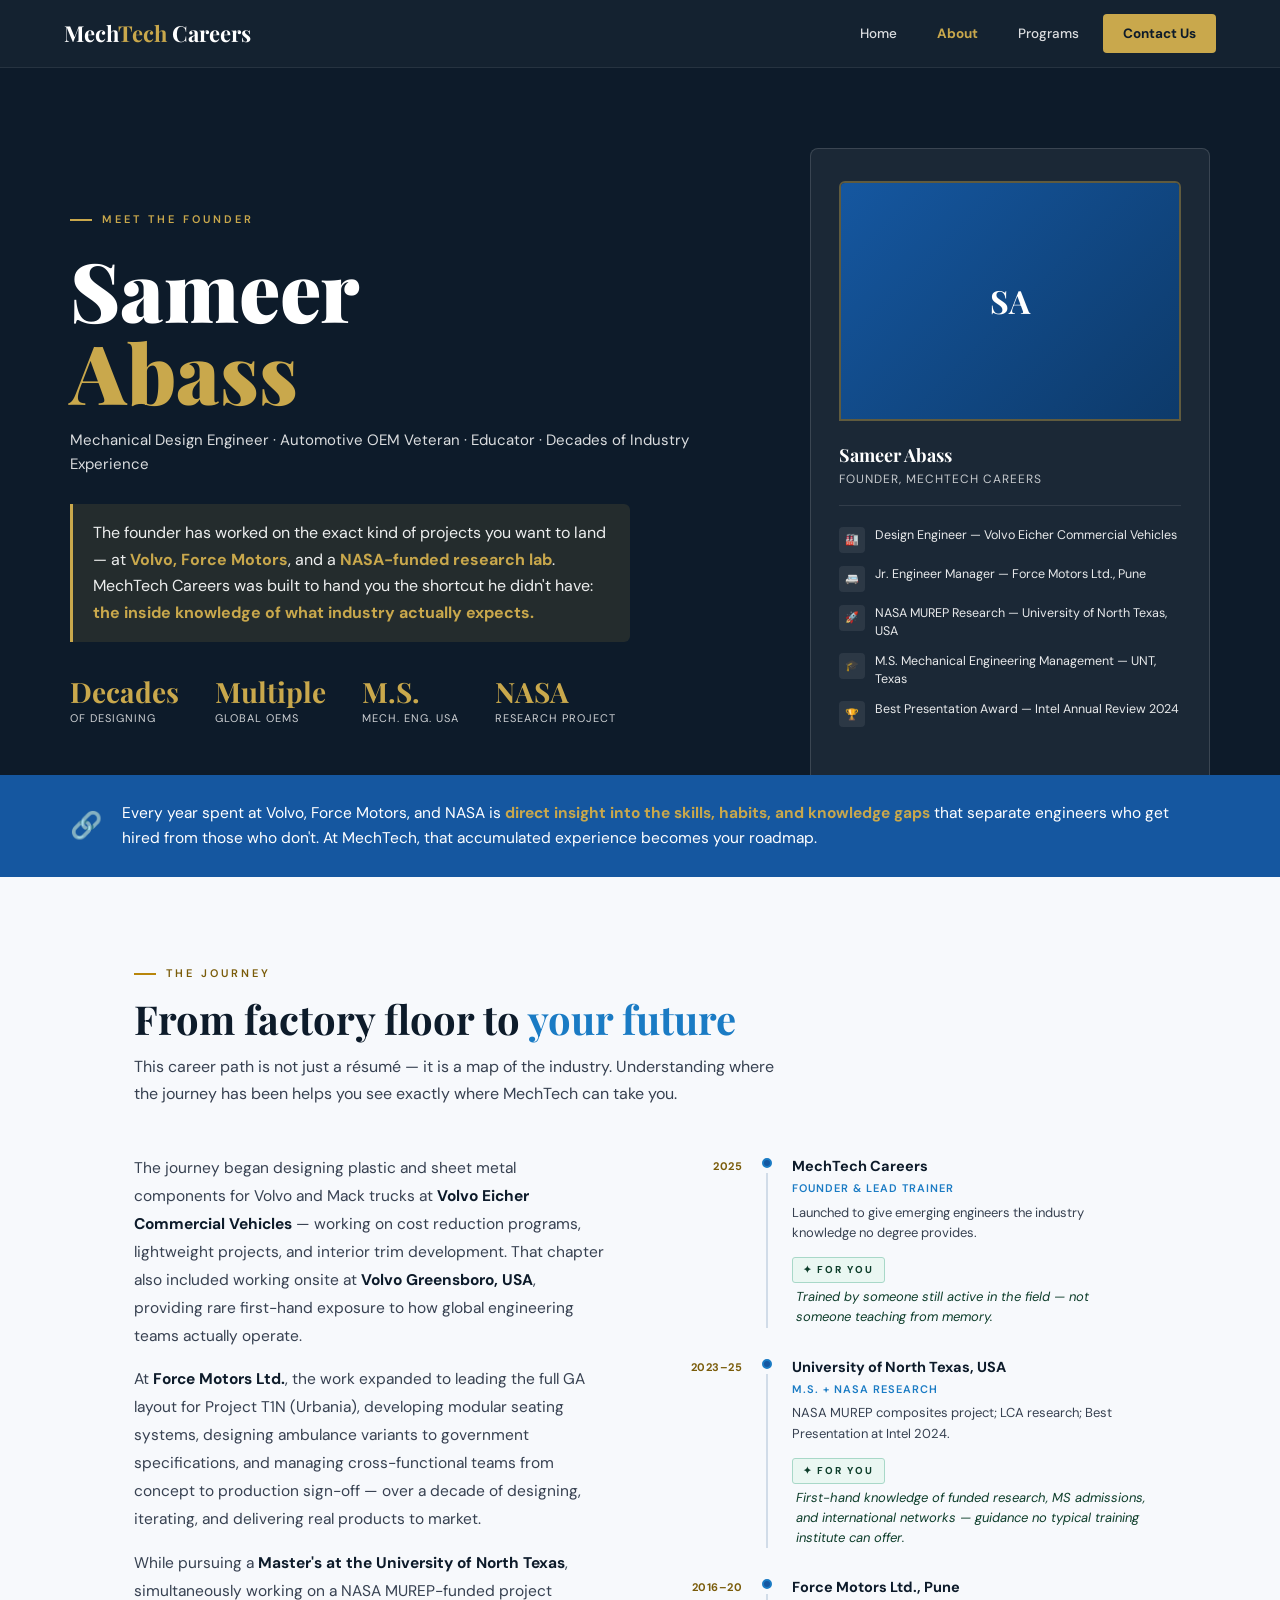
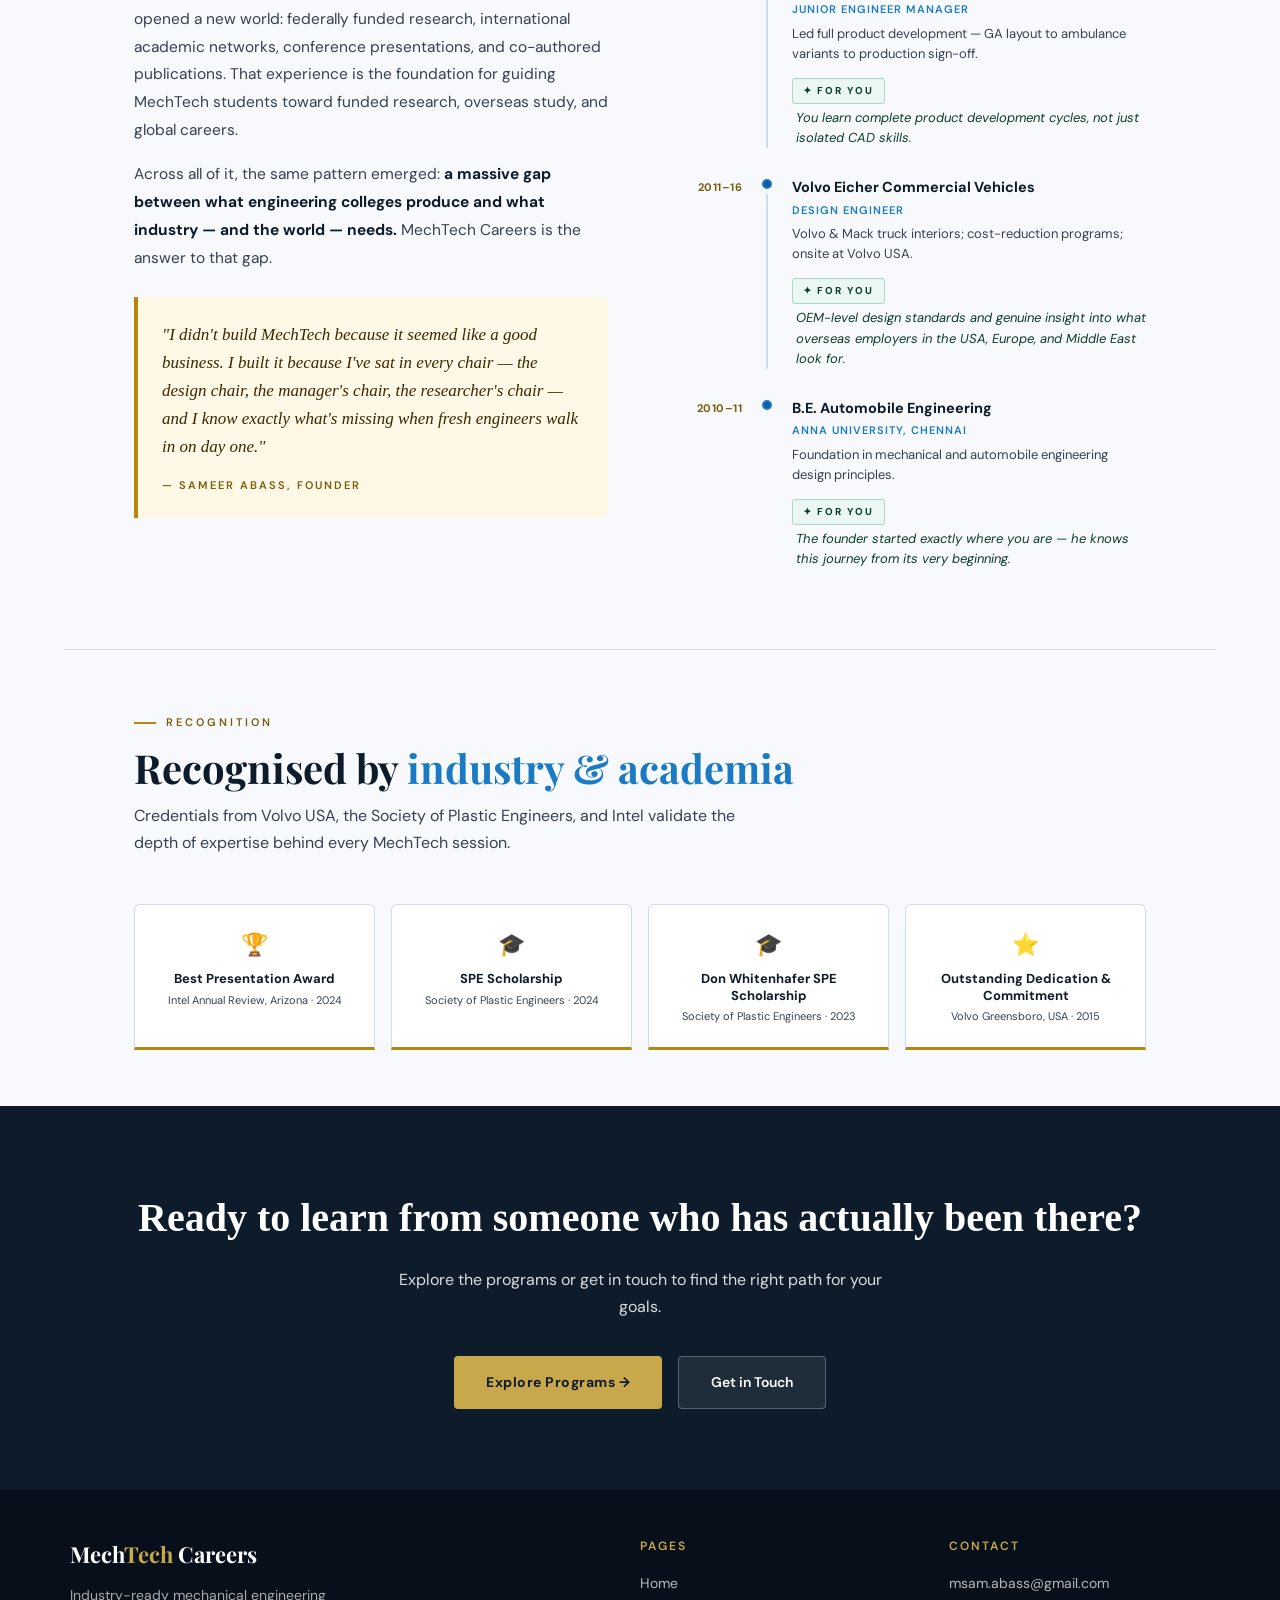
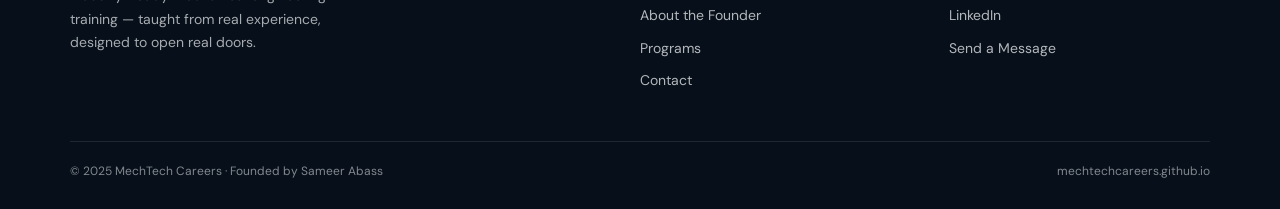
==== commit c0813538: "Add files via upload" ====
--- a/about.html
+++ b/about.html
@@ -8,8 +8,8 @@
 <link href="https://fonts.googleapis.com/css2?family=Playfair+Display:wght@400;700;900&family=DM+Sans:ital,wght@0,300;0,400;0,500;0,600;1,400&display=swap" rel="stylesheet">
 <link rel="stylesheet" href="nav.css">
 <style>
-  /* HERO — dark navy, same as index.html */
-  .hero{background:#0D1B2A;padding:80px 64px 0;overflow:hidden;position:relative}
+  /* HERO */
+  .hero{background:#0D1B2A;padding:80px 64px 0;overflow:hidden}
   .hero-grid{max-width:1140px;margin:0 auto;display:grid;grid-template-columns:1fr 400px;gap:60px;align-items:end;position:relative;z-index:2}
   .hero-eyebrow{display:inline-flex;align-items:center;gap:10px;font-size:11px;letter-spacing:3px;text-transform:uppercase;color:#C9A84C;font-weight:600;margin-bottom:20px;animation:fadeUp 0.6s ease both}
   .hero-eyebrow::before{content:'';width:22px;height:2px;background:#C9A84C}
@@ -21,26 +21,24 @@
   .stats-row{display:flex;gap:36px;padding-bottom:48px;flex-wrap:wrap;animation:fadeUp 0.6s 0.4s ease both}
   .stat-num{font-family:'Playfair Display',serif;font-size:28px;font-weight:700;color:#C9A84C;line-height:1}
   .stat-lbl{font-size:11px;color:rgba(255,255,255,0.80);text-transform:uppercase;letter-spacing:1px;margin-top:4px}
-
-/* Hero panel — dark card */
-.hero-panel{background:rgba(255,255,255,0.06);border:1px solid rgba(255,255,255,0.14);border-bottom:none;border-radius:8px 8px 0 0;padding:32px 28px 36px;animation:fadeUp 0.6s 0.45s ease both}
-.panel-avatar{width:100%;height:240px;border-radius:6px 6px 0 0;overflow:hidden;margin-bottom:20px;border:2px solid rgba(201,168,76,0.4)}
-.panel-avatar img{width:100%;height:100%;object-fit:cover;object-position:center top;display:block}
-.panel-avatar-fallback{width:100%;height:100%;background:linear-gradient(135deg,#1557A0,#0D3A6A);display:flex;align-items:center;justify-content:center;font-family:‘Playfair Display’,serif;font-size:32px;font-weight:700;color:#fff}
-.panel-name{font-family:‘Playfair Display’,serif;font-size:18px;color:#ffffff;font-weight:700}
-.panel-title{font-size:12px;color:rgba(255,255,255,0.75);letter-spacing:1px;text-transform:uppercase;margin-bottom:20px;padding-bottom:16px;border-bottom:1px solid rgba(255,255,255,0.1)}
-.panel-cred{display:flex;align-items:flex-start;gap:10px;margin-bottom:12px}
-.p-icon{width:26px;height:26px;border-radius:4px;background:rgba(255,255,255,0.08);display:flex;align-items:center;justify-content:center;font-size:11px;flex-shrink:0;margin-top:1px}
-.p-text{font-size:12.5px;color:rgba(255,255,255,0.90);line-height:1.45}
-
-/* Bridge banner — blue, same as index.html */
+  .hero-panel{background:rgba(255,255,255,0.06);border:1px solid rgba(255,255,255,0.14);border-bottom:none;border-radius:8px 8px 0 0;padding:32px 28px 36px;animation:fadeUp 0.6s 0.45s ease both}
+  .panel-avatar{width:100%;height:240px;border-radius:6px 6px 0 0;overflow:hidden;margin-bottom:20px;border:2px solid rgba(201,168,76,0.4)}
+  .panel-avatar img{width:100%;height:100%;object-fit:cover;object-position:center top;display:block}
+  .panel-avatar-fallback{width:100%;height:100%;background:linear-gradient(135deg,#1557A0,#0D3A6A);display:flex;align-items:center;justify-content:center;font-family:'Playfair Display',serif;font-size:32px;font-weight:700;color:#fff}
+  .panel-name{font-family:'Playfair Display',serif;font-size:18px;color:#ffffff;font-weight:700}
+  .panel-title{font-size:12px;color:rgba(255,255,255,0.75);letter-spacing:1px;text-transform:uppercase;margin-bottom:20px;padding-bottom:16px;border-bottom:1px solid rgba(255,255,255,0.1)}
+  .panel-cred{display:flex;align-items:flex-start;gap:10px;margin-bottom:12px}
+  .p-icon{width:26px;height:26px;border-radius:4px;background:rgba(255,255,255,0.08);display:flex;align-items:center;justify-content:center;font-size:11px;flex-shrink:0;margin-top:1px}
+  .p-text{font-size:12.5px;color:rgba(255,255,255,0.90);line-height:1.45}
+
+/* BRIDGE */
 .bridge-banner{background:#1557A0;padding:26px 64px}
 .bridge-inner{max-width:1140px;margin:0 auto;display:flex;align-items:center;gap:20px}
 .bridge-icon{font-size:26px;flex-shrink:0}
 .bridge-text{font-size:15.5px;color:#ffffff;line-height:1.6}
 .bridge-text strong{color:#C9A84C}
 
-/* Journey — light bg, dark text */
+/* JOURNEY */
 .journey-grid{display:grid;grid-template-columns:1fr 1fr;gap:64px;align-items:start}
 .story-body p{font-size:15.5px;line-height:1.8;color:#374151;margin-bottom:16px}
 .story-body strong{color:#0D1B2A}
@@ -53,7 +51,7 @@
 .founder-quote p{font-family:‘Playfair Display’,serif;font-size:17px;font-style:italic;color:#3D2800;line-height:1.65}
 .founder-quote cite{display:block;font-size:11px;letter-spacing:2px;text-transform:uppercase;color:#7A5C0A;margin-top:12px;font-style:normal;font-weight:600}
 
-/* Timeline */
+/* TIMELINE */
 .timeline{display:flex;flex-direction:column}
 .tl-item{display:grid;grid-template-columns:82px 26px 1fr;padding-bottom:28px}
 .tl-item:last-child{padding-bottom:0}
@@ -69,39 +67,7 @@
 .ymfu-tag{display:inline-flex;align-items:center;gap:6px;background:#EAF7F2;border:1px solid #A8D8C8;color:#0D3D2A;font-size:10px;font-weight:700;letter-spacing:2px;text-transform:uppercase;padding:4px 10px;border-radius:3px;margin-top:8px;margin-bottom:4px}
 .ymfu-text{font-size:13px;color:#0D3D2A;line-height:1.55;font-style:italic;padding-left:4px}
 
-/* XB section — dark navy */
-.xb-grid{display:grid;grid-template-columns:repeat(3,1fr);gap:2px;margin-top:40px}
-.xb-card{background:rgba(255,255,255,0.04);padding:32px 24px;border-top:3px solid transparent;transition:background 0.3s,border-color 0.3s}
-.xb-card:hover{background:rgba(255,255,255,0.07);border-top-color:#C9A84C}
-.xb-exp-label{font-size:10px;letter-spacing:2px;text-transform:uppercase;color:rgba(255,255,255,0.55);font-weight:600;margin-bottom:6px}
-.xb-exp-text{font-size:14px;font-weight:700;color:#ffffff;line-height:1.3;margin-bottom:14px;padding-bottom:14px;border-bottom:1px solid rgba(255,255,255,0.1)}
-.xb-arrow{font-size:16px;color:#C9A84C;margin-bottom:8px;display:block}
-.xb-benefit-label{font-size:10px;letter-spacing:2px;text-transform:uppercase;color:#C9A84C;font-weight:600;margin-bottom:6px}
-.xb-benefit-text{font-size:13.5px;color:rgba(255,255,255,0.90);line-height:1.6}
-
-/* Gap section — tinted bg */
-.gap-grid{display:grid;grid-template-columns:1fr 1fr;gap:48px;align-items:start}
-.gap-col h3{font-family:‘Playfair Display’,serif;font-size:20px;font-weight:700;color:#0D1B2A;margin-bottom:16px;padding-bottom:12px;border-bottom:2px solid #D1DCE8}
-.gap-item{display:flex;align-items:flex-start;gap:12px;padding:14px 0;border-bottom:1px solid #D1DCE8}
-.gap-item:last-child{border-bottom:none}
-.gap-dot-red{width:8px;height:8px;border-radius:50%;background:#DC2626;flex-shrink:0;margin-top:6px}
-.gap-dot-green{width:8px;height:8px;border-radius:50%;background:#1A7A5E;flex-shrink:0;margin-top:6px}
-.gap-item-text{font-size:14px;color:#374151;line-height:1.55}
-.gap-item-text strong{color:#0D1B2A;display:block;font-size:14px;margin-bottom:2px}
-
-/* Skills — light bg, white cards */
-.skills-grid{display:grid;grid-template-columns:repeat(3,1fr);gap:18px}
-.skill-card{background:#FFFFFF;border:1px solid #D1DCE8;border-top:3px solid #1557A0;border-radius:0 0 6px 6px;padding:26px 22px;transition:border-top-color 0.3s,box-shadow 0.3s,transform 0.3s}
-.skill-card:hover{border-top-color:#B8860B;box-shadow:0 6px 20px rgba(0,0,0,0.07);transform:translateY(-3px)}
-.sk-icon{font-size:24px;margin-bottom:12px}
-.sk-title{font-size:15px;font-weight:700;color:#0D1B2A;margin-bottom:6px}
-.sk-origin{font-size:12px;color:#1A7BC4;font-style:italic;margin-bottom:8px;padding-bottom:8px;border-bottom:1px solid #D1DCE8}
-.sk-desc{font-size:13px;color:#374151;line-height:1.6;margin-bottom:12px}
-.sk-benefit{background:#EAF7F2;border-left:3px solid #1A7A5E;padding:8px 10px;font-size:12px;color:#0D3D2A;line-height:1.5;border-radius:0 4px 4px 0}
-.sk-tags{display:flex;flex-wrap:wrap;gap:5px;margin-top:10px}
-.sk-tag{font-size:10px;letter-spacing:0.8px;text-transform:uppercase;background:#EEF4FA;border:1px solid #D1DCE8;color:#1A7BC4;padding:3px 7px;border-radius:3px;font-weight:600}
-
-/* Awards — light bg, white cards */
+/* AWARDS */
 .awards-grid{display:grid;grid-template-columns:repeat(4,1fr);gap:16px}
 .award-card{background:#FFFFFF;border:1px solid #D1DCE8;border-bottom:3px solid #B8860B;padding:22px 16px;text-align:center;border-radius:6px 6px 0 0;transition:box-shadow 0.3s,transform 0.3s}
 .award-card:hover{box-shadow:0 6px 18px rgba(0,0,0,0.08);transform:translateY(-2px)}
@@ -109,62 +75,29 @@
 .award-title{font-size:13px;font-weight:700;color:#0D1B2A;margin-bottom:5px;line-height:1.3}
 .award-org{font-size:11px;color:#374151;line-height:1.4}
 
-/* Testimonial — tinted bg */
-.test-box{background:#FFFFFF;border:1px dashed #D1DCE8;border-radius:8px;padding:36px;text-align:center}
-.t-icon{font-size:32px;margin-bottom:12px}
-.test-box p{font-size:15px;color:#374151;line-height:1.6}
-.test-box strong{color:#0D1B2A}
-
-/* Beyond borders — tinted bg, white cards */
-.exp-grid{display:grid;grid-template-columns:repeat(3,1fr);gap:20px}
-.exp-card{background:#FFFFFF;border:1px solid #D1DCE8;border-top:3px solid #1557A0;border-radius:0 0 6px 6px;padding:28px 24px;transition:border-top-color 0.3s,box-shadow 0.3s,transform 0.3s}
-.exp-card:hover{border-top-color:#B8860B;box-shadow:0 8px 24px rgba(0,0,0,0.08);transform:translateY(-3px)}
-.exp-icon{font-size:26px;margin-bottom:14px}
-.exp-title{font-size:15px;font-weight:700;color:#0D1B2A;margin-bottom:8px}
-.exp-desc{font-size:13px;color:#374151;line-height:1.65;margin-bottom:14px}
-.exp-tags{display:flex;flex-wrap:wrap;gap:6px}
-.exp-tag{font-size:10px;letter-spacing:0.8px;text-transform:uppercase;background:#EEF4FA;border:1px solid #D1DCE8;color:#1A7BC4;padding:3px 8px;border-radius:3px;font-weight:600}
-
-/* CTA — dark navy */
+/* CTA */
 .cta-banner{background:#0D1B2A;padding:80px 64px;text-align:center;position:relative;overflow:hidden}
 .cta-banner::before{content:’’;position:absolute;inset:0;background:radial-gradient(ellipse at 50% 60%,rgba(21,87,160,0.35),transparent 65%);pointer-events:none}
 .cta-banner h2{font-family:‘Playfair Display’,serif;font-size:clamp(26px,4vw,40px);color:#ffffff;margin-bottom:16px;position:relative}
 .cta-banner p{font-size:16px;color:rgba(255,255,255,0.85);max-width:520px;margin:0 auto 36px;line-height:1.7;position:relative}
-.cta-chips{display:flex;justify-content:center;gap:12px;flex-wrap:wrap;margin-bottom:36px;position:relative}
-.cta-chip{background:rgba(255,255,255,0.08);border:1px solid rgba(255,255,255,0.2);border-radius:40px;padding:8px 20px;font-size:13px;color:rgba(255,255,255,0.90)}
 
 @media(max-width:960px){
-.bridge-banner{padding:22px 28px}
-.hero{padding:56px 28px 0}
-.hero-grid,.journey-grid,.gap-grid{grid-template-columns:1fr}
-.hero-panel{display:none}
-.xb-grid,.skills-grid,.exp-grid{grid-template-columns:1fr 1fr}
-.awards-grid{grid-template-columns:1fr 1fr}
-.cta-banner{padding:64px 28px}
+.bridge-banner{padding:22px 28px}.hero{padding:56px 28px 0}
+.hero-grid,.journey-grid{grid-template-columns:1fr}.hero-panel{display:none}
+.awards-grid{grid-template-columns:1fr 1fr}.cta-banner{padding:64px 28px}
 }
-@media(max-width:580px){
-.xb-grid,.skills-grid,.exp-grid,.awards-grid{grid-template-columns:1fr}
-}
+@media(max-width:580px){.awards-grid{grid-template-columns:1fr 1fr}}
 </style>
 
 </head>
 <body>
-
 <nav class="nav" id="nav">
   <a href="index.html" class="nav-brand">Mech<span>Tech</span> Careers</a>
-  <div class="nav-links">
-    <a href="index.html">Home</a>
-    <a href="about.html" class="active">About</a>
-    <a href="programs.html">Programs</a>
-    <a href="contact.html" class="nav-cta">Contact Us</a>
-  </div>
+  <div class="nav-links"><a href="index.html">Home</a><a href="about.html" class="active">About</a><a href="programs.html">Programs</a><a href="contact.html" class="nav-cta">Contact Us</a></div>
   <div class="nav-toggle" id="navToggle" onclick="toggleNav()"><span></span><span></span><span></span></div>
 </nav>
 <div class="nav-mobile" id="navMobile">
-  <a href="index.html">Home</a>
-  <a href="about.html" class="active">About the Founder</a>
-  <a href="programs.html">Programs</a>
-  <a href="contact.html" class="nav-cta">Contact Us</a>
+  <a href="index.html">Home</a><a href="about.html" class="active">About the Founder</a><a href="programs.html">Programs</a><a href="contact.html" class="nav-cta">Contact Us</a>
 </div>
 
 <!-- HERO -->
@@ -208,7 +141,7 @@
   </div>
 </div>
 
-<!-- JOURNEY -->
+<!-- THE JOURNEY — unique to this page -->
 
 <section class="section-light">
   <div class="wrap">
@@ -235,6 +168,7 @@
         <div class="tl-item"><div class="tl-year">2023–25</div><div class="tl-spine"><div class="tl-dot"></div><div class="tl-line"></div></div><div class="tl-body"><div class="tl-company">University of North Texas, USA</div><div class="tl-role">M.S. + NASA Research</div><div class="tl-desc">NASA MUREP composites project; LCA research; Best Presentation at Intel 2024.</div><div class="ymfu-tag">✦ For You</div><div class="ymfu-text">First-hand knowledge of funded research, MS admissions, and international networks — guidance no typical training institute can offer.</div></div></div>
         <div class="tl-item"><div class="tl-year">2016–20</div><div class="tl-spine"><div class="tl-dot"></div><div class="tl-line"></div></div><div class="tl-body"><div class="tl-company">Force Motors Ltd., Pune</div><div class="tl-role">Junior Engineer Manager</div><div class="tl-desc">Led full product development — GA layout to ambulance variants to production sign-off.</div><div class="ymfu-tag">✦ For You</div><div class="ymfu-text">You learn complete product development cycles, not just isolated CAD skills.</div></div></div>
         <div class="tl-item"><div class="tl-year">2011–16</div><div class="tl-spine"><div class="tl-dot"></div><div class="tl-line"></div></div><div class="tl-body"><div class="tl-company">Volvo Eicher Commercial Vehicles</div><div class="tl-role">Design Engineer</div><div class="tl-desc">Volvo &amp; Mack truck interiors; cost-reduction programs; onsite at Volvo USA.</div><div class="ymfu-tag">✦ For You</div><div class="ymfu-text">OEM-level design standards and genuine insight into what overseas employers in the USA, Europe, and Middle East look for.</div></div></div>
+        <div class="tl-item"><div class="tl-year">2010–11</div><div class="tl-spine"><div class="tl-dot"></div><div class="tl-line"></div></div><div class="tl-body"><div class="tl-company">B.E. Automobile Engineering</div><div class="tl-role">Anna University, Chennai</div><div class="tl-desc">Foundation in mechanical and automobile engineering design principles.</div><div class="ymfu-tag">✦ For You</div><div class="ymfu-text">The founder started exactly where you are — he knows this journey from its very beginning.</div></div></div>
       </div>
     </div>
   </div>
@@ -242,75 +176,7 @@
 
 <div class="divider"></div>
 
-<!-- EXPERIENCE → BENEFIT (dark navy) -->
-
-<section class="section-dark">
-  <div class="wrap">
-    <div class="eyebrow-light">Experience → Your Benefit</div>
-    <h2 class="sec-title-light">What this career <em>means for yours</em></h2>
-    <p class="sec-sub-light">Every chapter of this professional journey translates directly into something you gain at MechTech — from core design skills to research pathways and global career doors.</p>
-    <div class="xb-grid">
-      <div class="xb-card"><div class="xb-exp-label">His Experience</div><div class="xb-exp-text">Over a decade designing plastic &amp; sheet metal components for Volvo &amp; Mack trucks across multiple global OEMs</div><span class="xb-arrow">↓</span><div class="xb-benefit-label">Your Benefit</div><div class="xb-benefit-text">You learn CAD and component design the way Tier-1 automotive companies actually do it — draft analysis, DFM principles, and tooling feasibility built in from day one.</div></div>
-      <div class="xb-card"><div class="xb-exp-label">His Experience</div><div class="xb-exp-text">Led full GA layout, seating systems, and ambulance variants at Force Motors from scratch to production</div><span class="xb-arrow">↓</span><div class="xb-benefit-label">Your Benefit</div><div class="xb-benefit-text">You understand complete product development — packaging, fitment trials, cross-functional coordination, and sign-off processes companies expect you to know from day one.</div></div>
-      <div class="xb-card"><div class="xb-exp-label">His Experience</div><div class="xb-exp-text">Worked onsite at Volvo Greensboro, USA — inside global engineering and PLM workflows</div><span class="xb-arrow">↓</span><div class="xb-benefit-label">Your Benefit</div><div class="xb-benefit-text">Guidance on what overseas employers in the USA, Middle East, and Europe actually look for — from someone who has lived and worked there, not from a consultancy.</div></div>
-      <div class="xb-card"><div class="xb-exp-label">His Experience</div><div class="xb-exp-text">NASA MUREP-funded research during Master's — a federally sponsored aerospace project at a US university</div><span class="xb-arrow">↓</span><div class="xb-benefit-label">Your Benefit</div><div class="xb-benefit-text">Real guidance on finding and applying for funded research programs — grants, assistantships, and industry-sponsored projects. The founder has navigated that path.</div></div>
-      <div class="xb-card"><div class="xb-exp-label">His Experience</div><div class="xb-exp-text">M.S. at University of North Texas — navigating US university systems, scholarships, and academic culture as an international student</div><span class="xb-arrow">↓</span><div class="xb-benefit-label">Your Benefit</div><div class="xb-benefit-text">Honest, practical advice on pursuing an MS abroad — shortlisting, SOP writing, funding. From someone who did it, not a consultancy trying to sell you a service.</div></div>
-      <div class="xb-card"><div class="xb-exp-label">His Experience</div><div class="xb-exp-text">Co-authored publications, international conference presentations, and academic-industry collaboration</div><span class="xb-arrow">↓</span><div class="xb-benefit-label">Your Benefit</div><div class="xb-benefit-text">Guidance on research collaborations, contributing to ongoing projects, and building an academic profile that opens doors to research roles and further study.</div></div>
-    </div>
-  </div>
-</section>
-
-<!-- THE GAP (tinted bg) -->
-
-<section class="section-tint">
-  <div class="wrap">
-    <div class="eyebrow">The Gap MechTech Closes</div>
-    <h2 class="sec-title">What college <em>doesn't prepare</em> you for</h2>
-    <p class="sec-sub">Years and years inside industry made one thing unmistakably clear — the exact skills that separate hired engineers from overlooked ones. MechTech is built around closing every one of them.</p>
-    <div class="gap-grid">
-      <div class="gap-col">
-        <h3>❌ What Most Graduates Lack</h3>
-        <div class="gap-item"><div class="gap-dot-red"></div><div class="gap-item-text"><strong>Industry-standard CAD workflows</strong>College teaches modelling. Industry expects DFM-aware design, master sections, B-side features, and tooling feasibility checks.</div></div>
-        <div class="gap-item"><div class="gap-dot-red"></div><div class="gap-item-text"><strong>Working knowledge of GD&amp;T</strong>Most graduates can define it. Very few can apply tolerances under real production constraints.</div></div>
-        <div class="gap-item"><div class="gap-dot-red"></div><div class="gap-item-text"><strong>Product lifecycle understanding</strong>Colleges teach design. They rarely teach proto builds, fitment trials, and sign-off procedures.</div></div>
-        <div class="gap-item"><div class="gap-dot-red"></div><div class="gap-item-text"><strong>PLM &amp; documentation skills</strong>ENOVIA, Windchill, SOR preparation — standard in OEMs, almost never taught in college.</div></div>
-        <div class="gap-item"><div class="gap-dot-red"></div><div class="gap-item-text"><strong>Global career awareness</strong>Most graduates don't know how to position themselves for overseas roles, funded research, or international MS programs.</div></div>
-      </div>
-      <div class="gap-col">
-        <h3>✅ What MechTech Builds in You</h3>
-        <div class="gap-item"><div class="gap-dot-green"></div><div class="gap-item-text"><strong>OEM-level CAD practice</strong>Hands-on projects modelled after real industry briefs — with proper design intent and manufacturing considerations.</div></div>
-        <div class="gap-item"><div class="gap-dot-green"></div><div class="gap-item-text"><strong>Applied GD&amp;T skills</strong>You read, create, and interpret production drawings the way engineers actually use them on the job.</div></div>
-        <div class="gap-item"><div class="gap-dot-green"></div><div class="gap-item-text"><strong>End-to-end product development</strong>Concept to sign-off — the full cycle, including the steps colleges skip entirely.</div></div>
-        <div class="gap-item"><div class="gap-dot-green"></div><div class="gap-item-text"><strong>PLM awareness &amp; documentation</strong>Working knowledge that most fresh engineers take years to learn on the job.</div></div>
-        <div class="gap-item"><div class="gap-dot-green"></div><div class="gap-item-text"><strong>A roadmap beyond the local job market</strong>Guidance on overseas opportunities, funded research, and MS programs from a founder who has personally navigated all three.</div></div>
-      </div>
-    </div>
-  </div>
-</section>
-
-<div class="divider"></div>
-
-<!-- SKILLS (light bg) -->
-
-<section class="section-light">
-  <div class="wrap">
-    <div class="eyebrow">What He Teaches — &amp; Why He Can</div>
-    <h2 class="sec-title">Every module <em>traced to real experience</em></h2>
-    <p class="sec-sub">Every topic taught at MechTech is one that was used on the job — repeatedly — not a curriculum someone else wrote.</p>
-    <div class="skills-grid">
-      <div class="skill-card"><div class="sk-icon">📐</div><div class="sk-title">CAD Modeling &amp; Design</div><div class="sk-origin">Volvo Eicher &amp; Force Motors — decades on real vehicles</div><div class="sk-desc">Decades of CAD work across automotive OEMs — teaching design intent and industry habits that textbooks never develop.</div><div class="sk-benefit">You build components the way OEMs expect — not just shapes on a screen.</div><div class="sk-tags"><span class="sk-tag">SolidWorks</span><span class="sk-tag">CATIA V5</span><span class="sk-tag">Creo</span><span class="sk-tag">AutoCAD</span></div></div>
-      <div class="skill-card"><div class="sk-icon">📏</div><div class="sk-title">Engineering Drawing &amp; GD&amp;T</div><div class="sk-origin">DVP &amp; SOR preparation across multiple OEM projects</div><div class="sk-desc">Mastered through years of 2D detailing, drawing reviews, and supplier communication on real production components.</div><div class="sk-benefit">You learn to read and write the language of manufacturing — fluently.</div><div class="sk-tags"><span class="sk-tag">GD&amp;T</span><span class="sk-tag">Drafting</span><span class="sk-tag">Master Sections</span></div></div>
-      <div class="skill-card"><div class="sk-icon">🏗️</div><div class="sk-title">Manufacturing Processes</div><div class="sk-origin">Force Motors production &amp; NASA composites research</div><div class="sk-desc">Hands-on experience with injection moulding, sheet metal, FRP, vacuum forming, and composites in live environments.</div><div class="sk-benefit">You understand how parts are actually made — not just how they are drawn.</div><div class="sk-tags"><span class="sk-tag">DFM</span><span class="sk-tag">DFA</span><span class="sk-tag">Plastics</span><span class="sk-tag">Composites</span></div></div>
-      <div class="skill-card"><div class="sk-icon">⚙️</div><div class="sk-title">Product Development Lifecycle</div><div class="sk-origin">Full project ownership at Force Motors &amp; Volvo Eicher</div><div class="sk-desc">Concept to production sign-off across multiple vehicle platforms — the complete picture of how products go from idea to road.</div><div class="sk-benefit">You can walk into any product development role and understand the full picture immediately.</div><div class="sk-tags"><span class="sk-tag">PLM</span><span class="sk-tag">ENOVIA</span><span class="sk-tag">Windchill</span></div></div>
-      <div class="skill-card"><div class="sk-icon">🔍</div><div class="sk-title">Quality, Validation &amp; DVP</div><div class="sk-origin">Proto builds, fitment trials, SOR sign-offs at multiple OEMs</div><div class="sk-desc">Prepared SORs and DVPs, managed fitment trials, and validated components across M1/M2 vehicles and commercial trucks.</div><div class="sk-benefit">You understand quality and validation from week one — not two years into your role.</div><div class="sk-tags"><span class="sk-tag">DVP</span><span class="sk-tag">SOR</span><span class="sk-tag">Homologation</span></div></div>
-      <div class="skill-card"><div class="sk-icon">🎯</div><div class="sk-title">Interview &amp; Career Readiness</div><div class="sk-origin">Decades working alongside and observing engineering hiring</div><div class="sk-desc">Having been part of engineering environments where talent is assessed and onboarded, the founder knows what panels are really looking for.</div><div class="sk-benefit">You go into interviews knowing exactly what to say and how to present your work.</div><div class="sk-tags"><span class="sk-tag">Resume</span><span class="sk-tag">Mock Interviews</span><span class="sk-tag">Portfolio</span></div></div>
-    </div>
-  </div>
-</section>
-
-<div class="divider"></div>
-
-<!-- AWARDS (light bg) -->
+<!-- AWARDS — unique to this page -->
 
 <section class="section-light">
   <div class="wrap" style="padding-top:56px;padding-bottom:56px">
@@ -326,54 +192,16 @@
   </div>
 </section>
 
-<!-- TESTIMONIAL (tinted bg) -->
-
-<section class="section-tint">
-  <div class="wrap" style="padding-top:56px;padding-bottom:56px">
-    <div class="eyebrow">Student Results</div>
-    <h2 class="sec-title">What <em>students say</em></h2>
-    <p class="sec-sub">The first batch is launching soon. Student outcomes and testimonials will be featured here as they happen.</p>
-    <div class="test-box">
-      <div class="t-icon">💬</div>
-      <p><strong>This space will be filled by your story.</strong><br>When MechTech students land their first roles, crack interviews, or build portfolios that impress — those results will appear here. Be part of the founding batch.</p>
-    </div>
-  </div>
-</section>
-
-<!-- BEYOND BORDERS (tinted bg) -->
-
-<section class="section-tint">
-  <div class="wrap" style="padding-top:0">
-    <div class="eyebrow">Beyond the Job — Bigger Horizons</div>
-    <h2 class="sec-title">Doors most training institutes <em>can't open</em></h2>
-    <p class="sec-sub">Because the founder has navigated funded research, international study, and global careers first-hand, MechTech can guide you toward opportunities that go well beyond a local placement.</p>
-    <div class="exp-grid">
-      <div class="exp-card"><div class="exp-icon">🔬</div><div class="exp-title">Funded Research Projects</div><div class="exp-desc">The founder worked on a NASA MUREP-funded project. Real guidance on identifying and applying for funded research programs in India and abroad, including government grants, industry R&amp;D, and university assistantships.</div><div class="exp-tags"><span class="exp-tag">NASA MUREP</span><span class="exp-tag">Research Grants</span><span class="exp-tag">Assistantships</span></div></div>
-      <div class="exp-card"><div class="exp-icon">🌍</div><div class="exp-title">Overseas Job Opportunities</div><div class="exp-desc">Having worked onsite at Volvo USA and studied in the US, the founder understands what overseas employers actually look for — and how to position your profile for opportunities in the Middle East, Europe, and North America.</div><div class="exp-tags"><span class="exp-tag">Middle East</span><span class="exp-tag">USA</span><span class="exp-tag">Europe</span><span class="exp-tag">OEM Careers</span></div></div>
-      <div class="exp-card"><div class="exp-icon">🎓</div><div class="exp-title">International MS Programs</div><div class="exp-desc">Navigating an MS abroad — university shortlisting, SOP writing, scholarships, and life as an international student — was lived first-hand. Guidance from experience, not a consultancy script.</div><div class="exp-tags"><span class="exp-tag">MS Admissions</span><span class="exp-tag">Scholarships</span><span class="exp-tag">SOP Guidance</span></div></div>
-      <div class="exp-card"><div class="exp-icon">📄</div><div class="exp-title">Research Collaborations &amp; Publications</div><div class="exp-desc">With international conference presentations and a co-authored publication in review, the founder can guide students in building a research profile — finding collaboration opportunities and publishing work that opens academic and industry doors.</div><div class="exp-tags"><span class="exp-tag">Publications</span><span class="exp-tag">Conferences</span><span class="exp-tag">Collaborations</span></div></div>
-      <div class="exp-card"><div class="exp-icon">🏭</div><div class="exp-title">Global OEM Career Pathways</div><div class="exp-desc">Decades inside Volvo's global engineering network provides insight into how large OEMs across India, USA, and Europe hire internationally — and how to build a career trajectory toward those roles.</div><div class="exp-tags"><span class="exp-tag">Volvo</span><span class="exp-tag">Automotive OEMs</span><span class="exp-tag">Global Teams</span></div></div>
-      <div class="exp-card"><div class="exp-icon">🧭</div><div class="exp-title">Personalised Career Roadmapping</div><div class="exp-desc">Whether your ambition is a local design role, an overseas job, an MS program, or a research career — the founder can help you map a realistic, specific path from where you are to where you want to go.</div><div class="exp-tags"><span class="exp-tag">Mentorship</span><span class="exp-tag">Career Planning</span><span class="exp-tag">Goal Setting</span></div></div>
-    </div>
-  </div>
-</section>
-
 <!-- CTA -->
 
 <section class="cta-banner">
-  <h2>Your ambition deserves a bigger roadmap.</h2>
-  <p>Whether your goal is a local design role, an overseas opportunity, funded research, or an MS abroad — MechTech gives you the skills, the guidance, and the connections to get there.</p>
-  <div class="cta-chips">
-    <span class="cta-chip">🎓 Final Year Students</span>
-    <span class="cta-chip">📄 Fresh Graduates</span>
-    <span class="cta-chip">🛠️ Diploma Holders</span>
-    <span class="cta-chip">🌍 Overseas Aspirants</span>
-    <span class="cta-chip">🔬 Research Enthusiasts</span>
-  </div>
-  <a href="programs.html" class="btn-gold">Explore Programs →</a>
-</section>
-
-<!-- FOOTER -->
+  <h2>Ready to learn from someone who has actually been there?</h2>
+  <p>Explore the programs or get in touch to find the right path for your goals.</p>
+  <div style="display:flex;justify-content:center;gap:16px;flex-wrap:wrap;position:relative">
+    <a href="programs.html" class="btn-gold">Explore Programs →</a>
+    <a href="contact.html" class="btn-outline">Get in Touch</a>
+  </div>
+</section>
 
 <footer class="footer">
   <div class="footer-grid">
@@ -383,12 +211,10 @@
   </div>
   <div class="footer-bottom"><div class="footer-copy">© 2025 MechTech Careers · Founded by Sameer Abass</div><div class="footer-copy">mechtechcareers.github.io</div></div>
 </footer>
-
 <script>
-  window.addEventListener('scroll',()=>{ document.getElementById('nav').classList.toggle('scrolled',window.scrollY>20); });
-  function toggleNav(){ document.getElementById('navToggle').classList.toggle('open'); document.getElementById('navMobile').classList.toggle('open'); }
-  document.querySelectorAll('.nav-mobile a').forEach(a=>a.addEventListener('click',()=>{ document.getElementById('navToggle').classList.remove('open'); document.getElementById('navMobile').classList.remove('open'); }));
+  window.addEventListener('scroll',()=>{document.getElementById('nav').classList.toggle('scrolled',window.scrollY>20)});
+  function toggleNav(){document.getElementById('navToggle').classList.toggle('open');document.getElementById('navMobile').classList.toggle('open')}
+  document.querySelectorAll('.nav-mobile a').forEach(a=>a.addEventListener('click',()=>{document.getElementById('navToggle').classList.remove('open');document.getElementById('navMobile').classList.remove('open')}));
 </script>
-
 </body>
-</html>
+</html>
